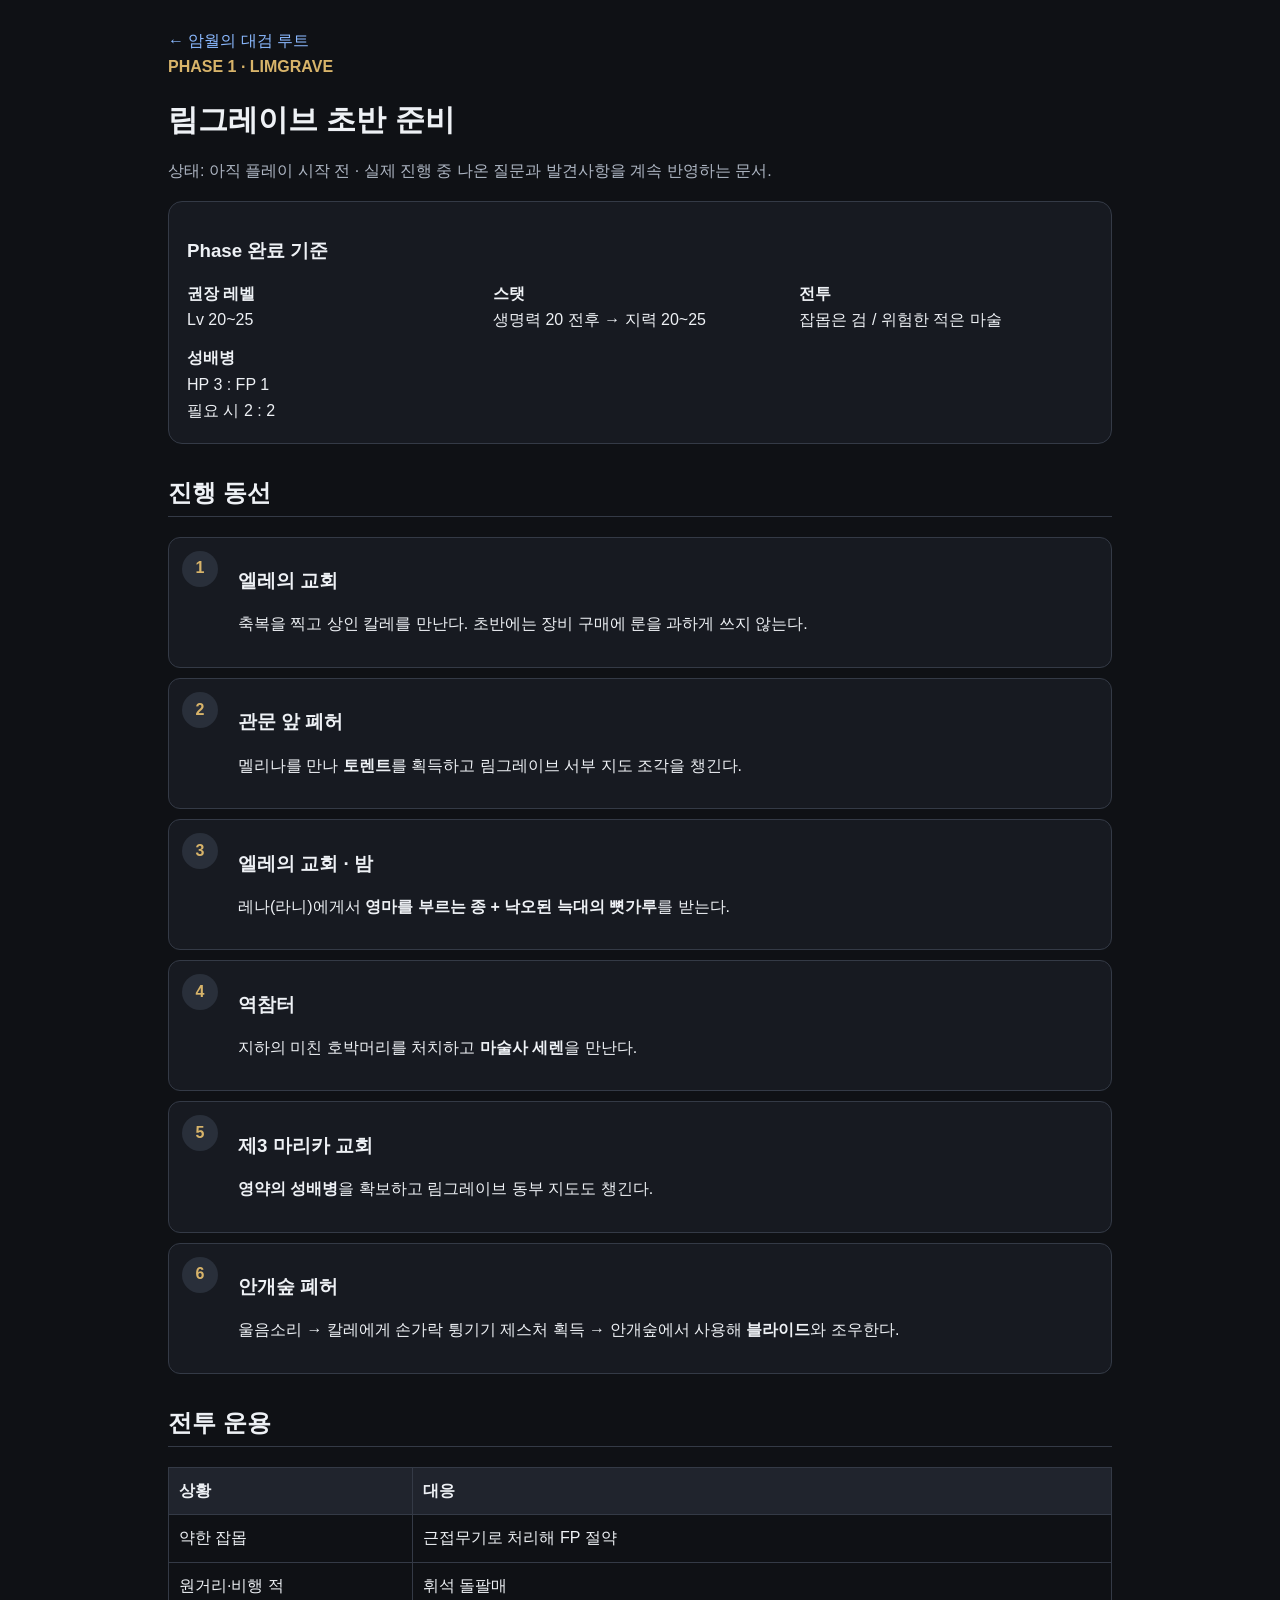
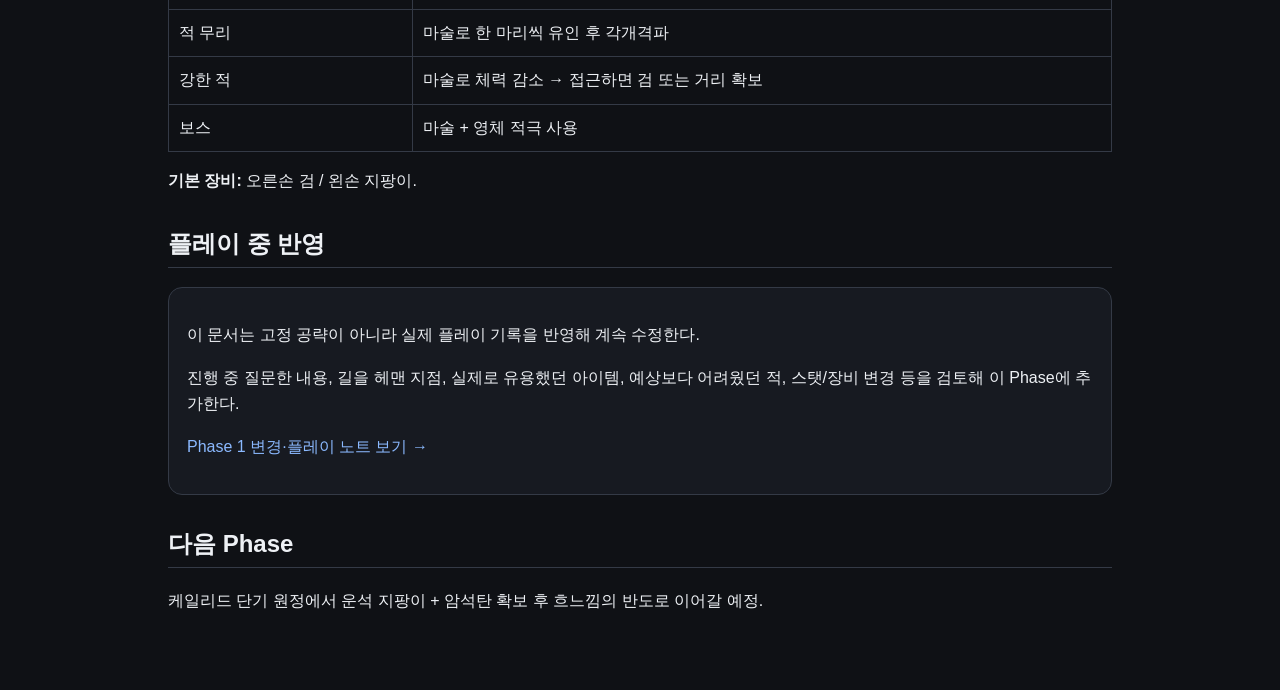
==== builds/dark-moon-greatsword/phase-01.html @ 664cde27 "Add Phase 1 Dark Moon route guide" ====
<!doctype html><html lang="ko"><head><meta charset="utf-8"><meta name="viewport" content="width=device-width,initial-scale=1"><title>Phase 1 · 암월의 대검</title><link rel="stylesheet" href="../../assets/css/style.css"></head><body><main><a href="index.html">← 암월의 대검 루트</a><div class="subtitle">PHASE 1 · LIMGRAVE</div><h1>림그레이브 초반 준비</h1><p class="muted">상태: 아직 플레이 시작 전 · 실제 진행 중 나온 질문과 발견사항을 계속 반영하는 문서.</p><div class="card"><h3>Phase 완료 기준</h3><div class="grid"><div><b>권장 레벨</b><br>Lv 20~25</div><div><b>스탯</b><br>생명력 20 전후 → 지력 20~25</div><div><b>전투</b><br>잡몹은 검 / 위험한 적은 마술</div><div><b>성배병</b><br>HP 3 : FP 1<br>필요 시 2 : 2</div></div></div><h2>진행 동선</h2><div class="step"><div class="num">1</div><div><h3>엘레의 교회</h3><p>축복을 찍고 상인 칼레를 만난다. 초반에는 장비 구매에 룬을 과하게 쓰지 않는다.</p></div></div><div class="step"><div class="num">2</div><div><h3>관문 앞 폐허</h3><p>멜리나를 만나 <b>토렌트</b>를 획득하고 림그레이브 서부 지도 조각을 챙긴다.</p></div></div><div class="step"><div class="num">3</div><div><h3>엘레의 교회 · 밤</h3><p>레나(라니)에게서 <b>영마를 부르는 종 + 낙오된 늑대의 뼛가루</b>를 받는다.</p></div></div><div class="step"><div class="num">4</div><div><h3>역참터</h3><p>지하의 미친 호박머리를 처치하고 <b>마술사 세렌</b>을 만난다.</p></div></div><div class="step"><div class="num">5</div><div><h3>제3 마리카 교회</h3><p><b>영약의 성배병</b>을 확보하고 림그레이브 동부 지도도 챙긴다.</p></div></div><div class="step"><div class="num">6</div><div><h3>안개숲 폐허</h3><p>울음소리 → 칼레에게 손가락 튕기기 제스처 획득 → 안개숲에서 사용해 <b>블라이드</b>와 조우한다.</p></div></div><h2>전투 운용</h2><table><tr><th>상황</th><th>대응</th></tr><tr><td>약한 잡몹</td><td>근접무기로 처리해 FP 절약</td></tr><tr><td>원거리·비행 적</td><td>휘석 돌팔매</td></tr><tr><td>적 무리</td><td>마술로 한 마리씩 유인 후 각개격파</td></tr><tr><td>강한 적</td><td>마술로 체력 감소 → 접근하면 검 또는 거리 확보</td></tr><tr><td>보스</td><td>마술 + 영체 적극 사용</td></tr></table><p><b>기본 장비:</b> 오른손 검 / 왼손 지팡이.</p><h2>플레이 중 반영</h2><div class="card"><p>이 문서는 고정 공략이 아니라 실제 플레이 기록을 반영해 계속 수정한다.</p><p>진행 중 질문한 내용, 길을 헤맨 지점, 실제로 유용했던 아이템, 예상보다 어려웠던 적, 스탯/장비 변경 등을 검토해 이 Phase에 추가한다.</p><p><a href="phase-01-notes.md">Phase 1 변경·플레이 노트 보기 →</a></p></div><h2>다음 Phase</h2><p>케일리드 단기 원정에서 운석 지팡이 + 암석탄 확보 후 흐느낌의 반도로 이어갈 예정.</p></main></body></html>
---- assets/css/style.css ----
:root{--bg:#0f1115;--panel:#171a21;--panel2:#20242d;--text:#eef1f5;--muted:#aeb6c3;--gold:#d8b46a;--border:#343a46}*{box-sizing:border-box}body{margin:0;background:var(--bg);color:var(--text);font-family:-apple-system,BlinkMacSystemFont,"Segoe UI","Noto Sans KR",sans-serif;line-height:1.65}main{max-width:980px;margin:auto;padding:28px 18px 60px}a{color:#8bb9ff;text-decoration:none}h1,h2,h3{line-height:1.25}h1{font-size:30px}h2{margin-top:34px;border-bottom:1px solid var(--border);padding-bottom:8px}.subtitle,.gold{color:var(--gold);font-weight:700}.muted{color:var(--muted)}.card{background:var(--panel);border:1px solid var(--border);border-radius:14px;padding:18px;margin:14px 0}.grid{display:grid;grid-template-columns:repeat(auto-fit,minmax(220px,1fr));gap:12px}.step{display:grid;grid-template-columns:44px 1fr;gap:12px;background:var(--panel);border:1px solid var(--border);border-radius:12px;padding:13px;margin:10px 0}.num{width:36px;height:36px;border-radius:50%;display:grid;place-items:center;background:#292f3a;color:var(--gold);font-weight:800}table{width:100%;border-collapse:collapse}th,td{border:1px solid var(--border);padding:10px;text-align:left}th{background:var(--panel2)}.build-card{display:block;color:var(--text);transition:.15s}.build-card:hover{border-color:var(--gold)}.status{display:inline-block;padding:3px 8px;border-radius:999px;background:var(--panel2);color:var(--gold);font-size:12px}.phase-nav{display:flex;gap:8px;flex-wrap:wrap;margin:18px 0}.phase-nav a{background:var(--panel2);padding:7px 11px;border-radius:8px}.map img,.reference img{width:100%;height:auto;border-radius:12px;border:1px solid var(--border)}
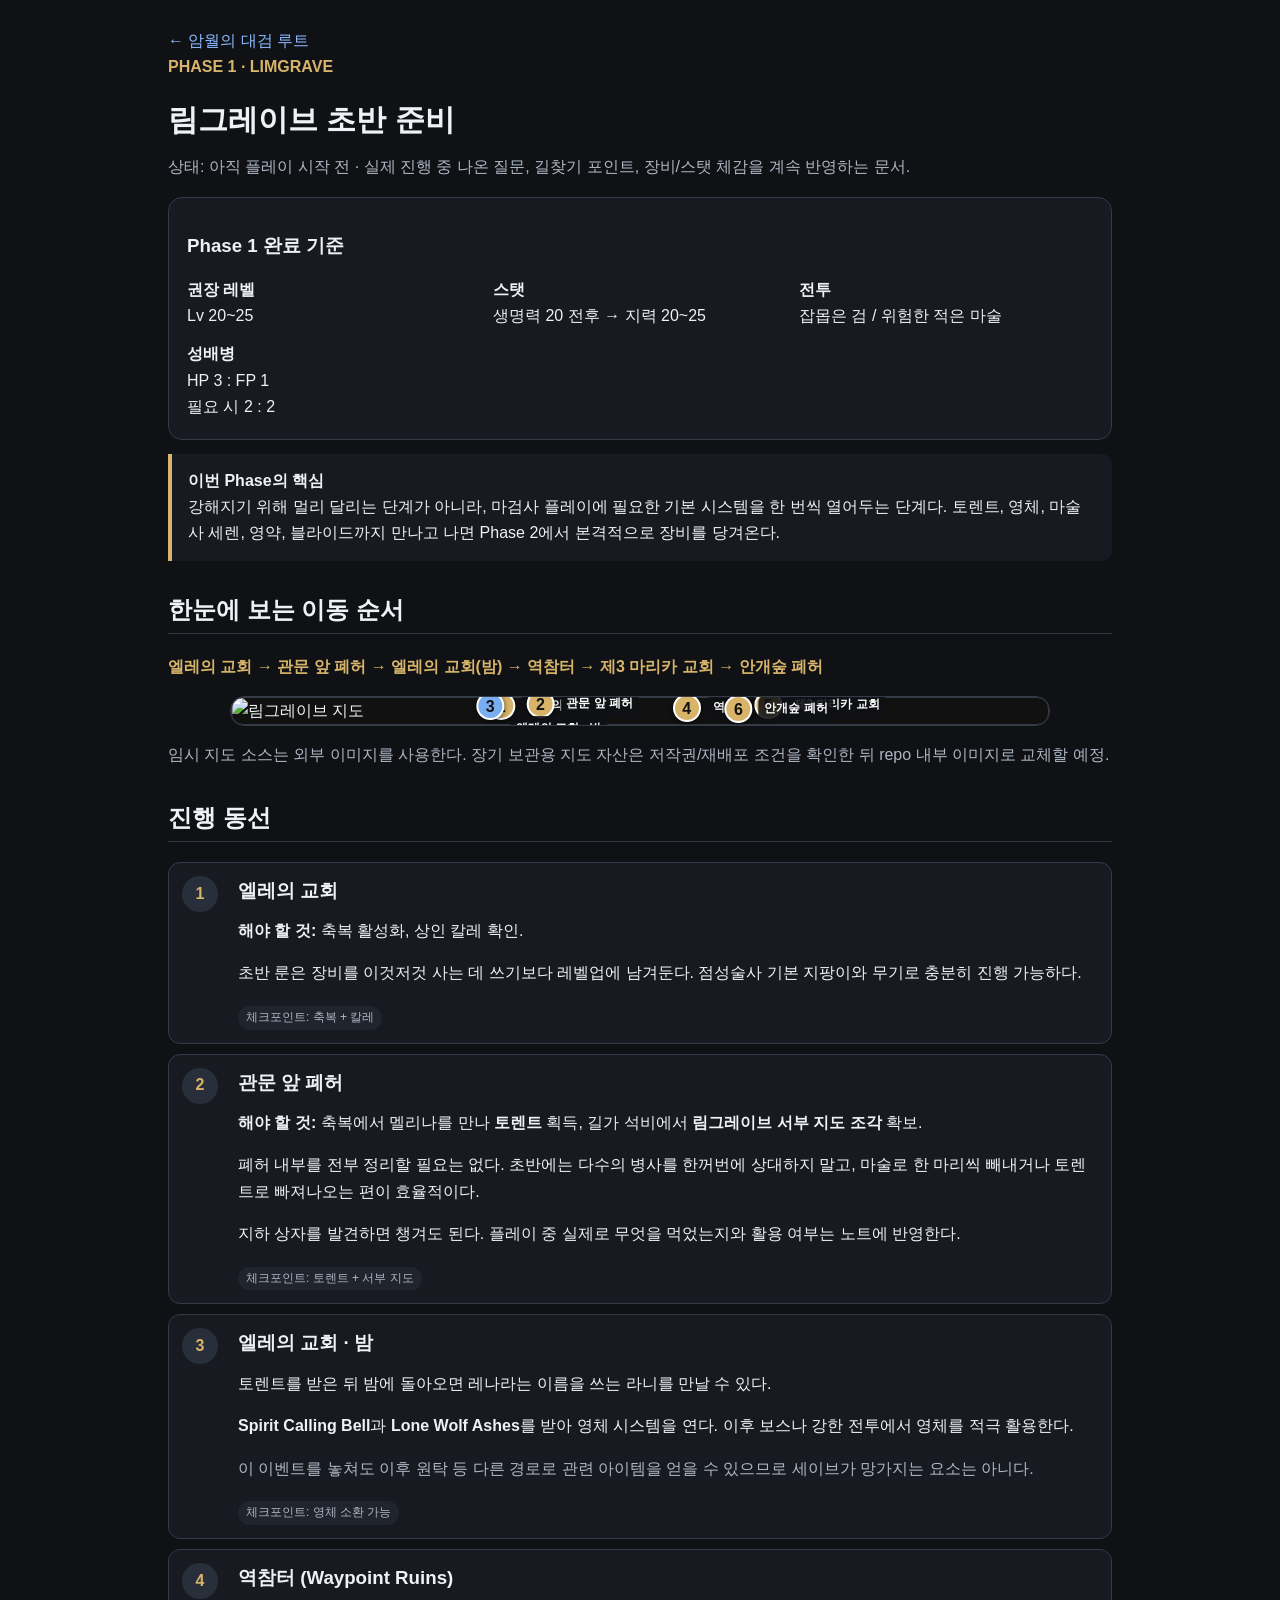
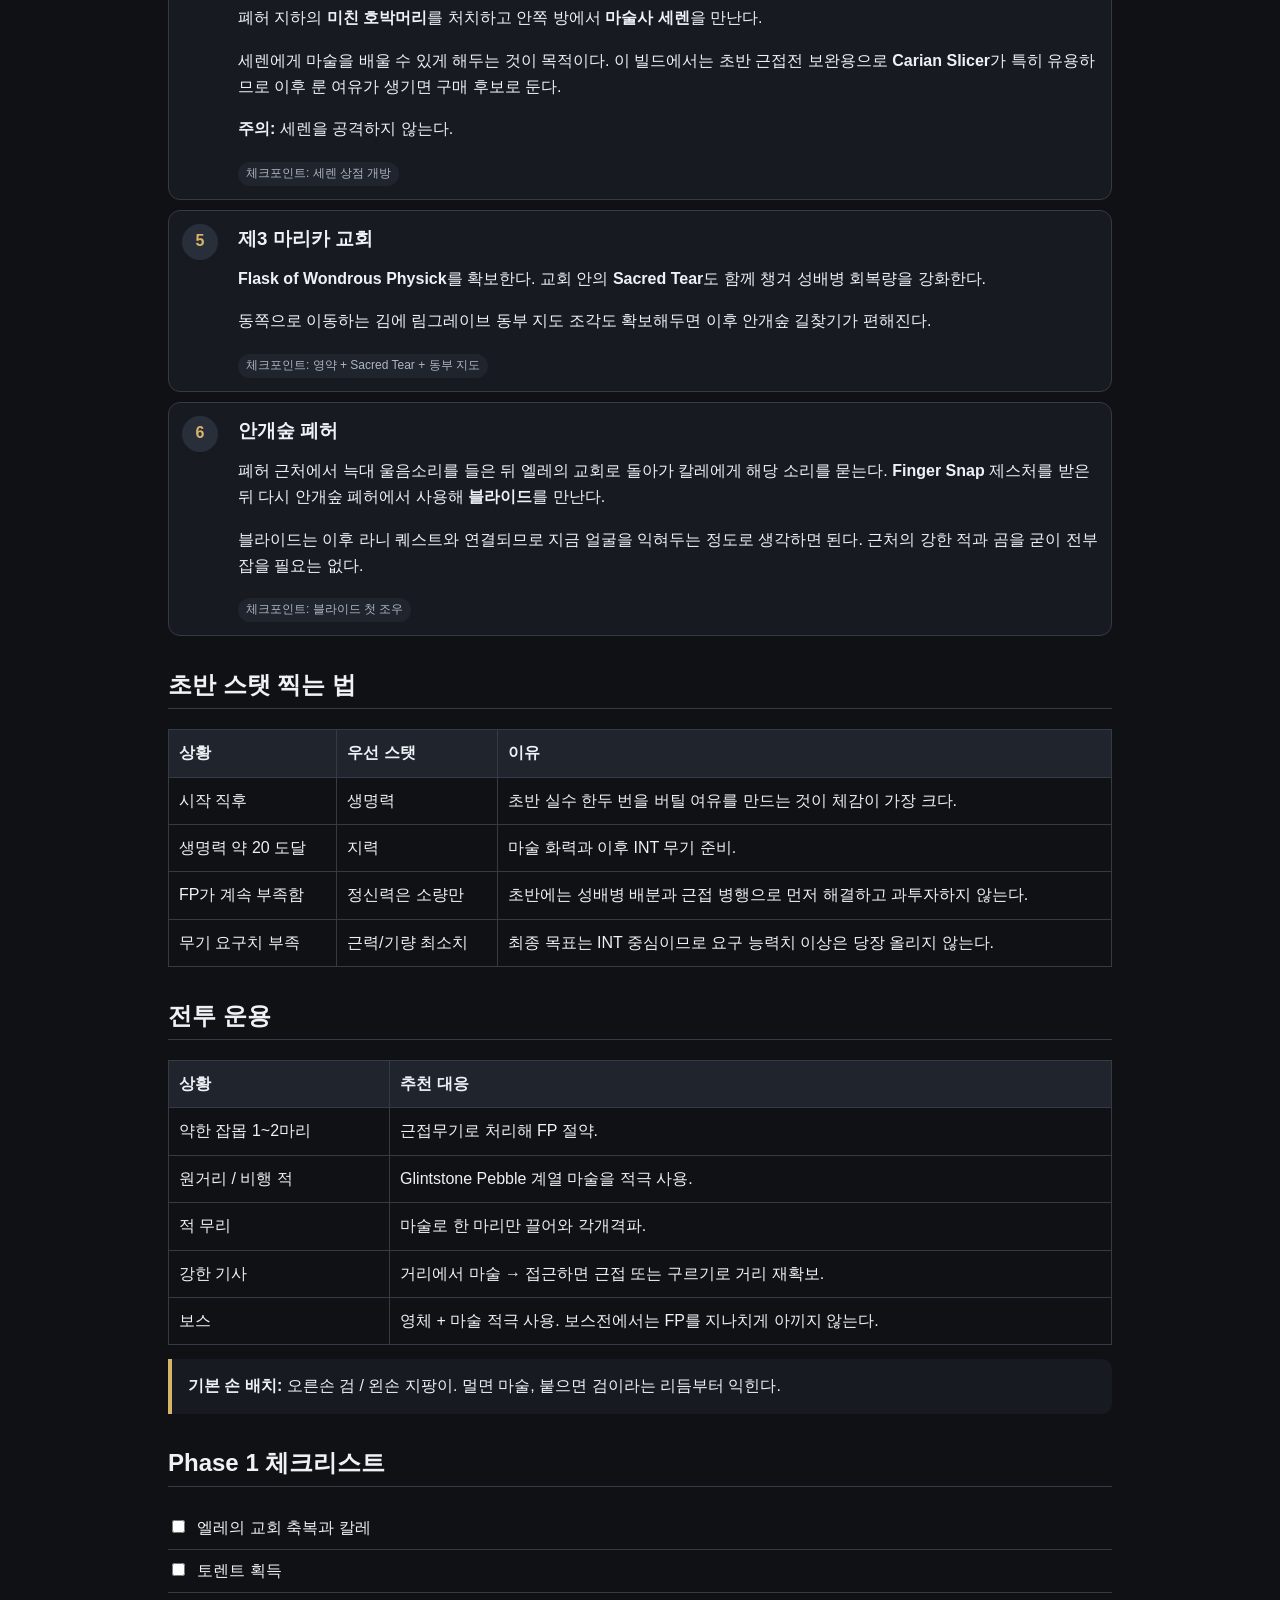
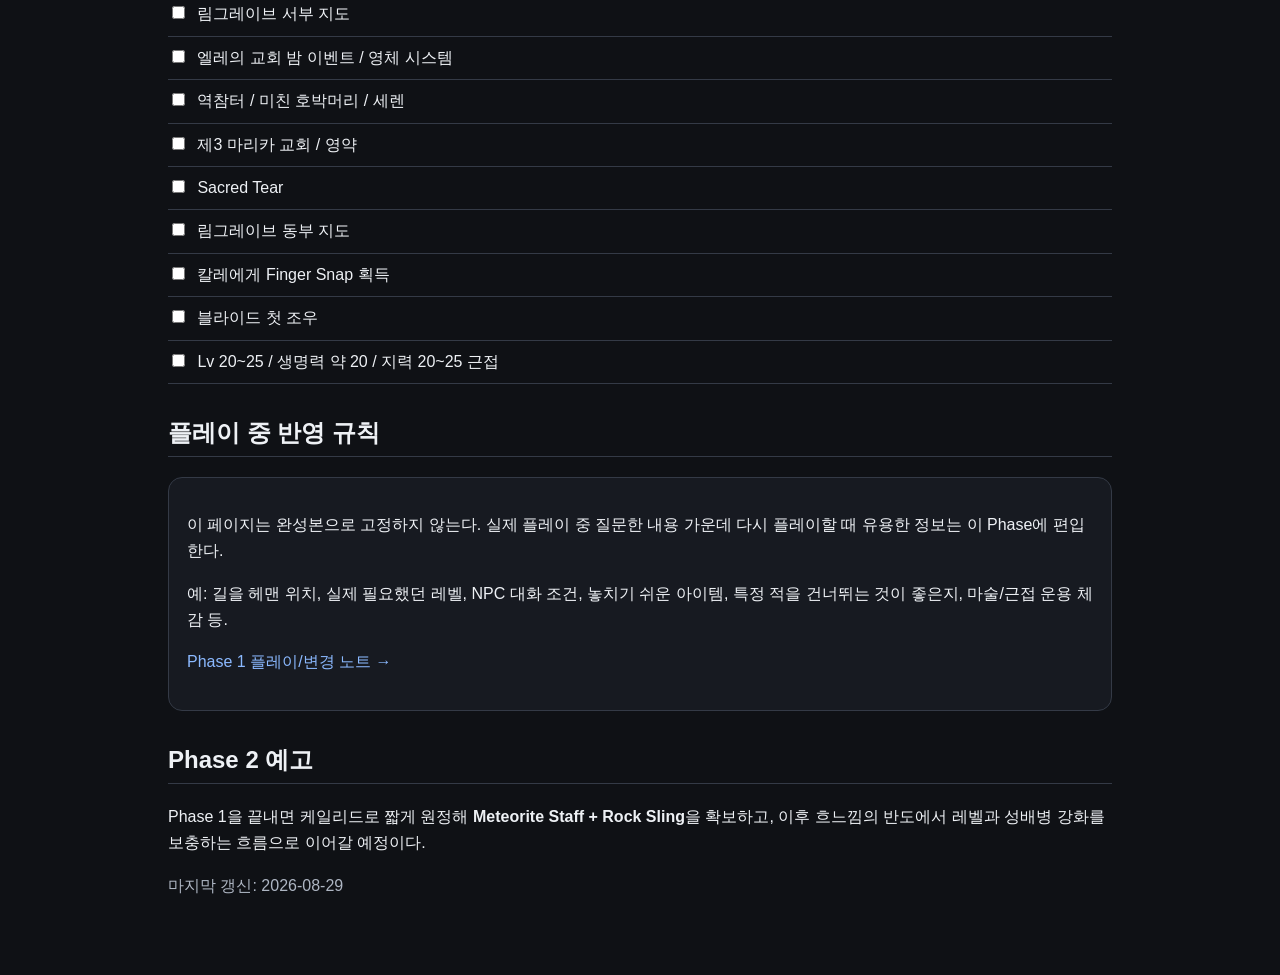
==== commit ba831263: "Expand Phase 1 Dark Moon guide" ====
--- a/builds/dark-moon-greatsword/phase-01.html
+++ b/builds/dark-moon-greatsword/phase-01.html
@@ -1 +1,160 @@
-<!doctype html><html lang="ko"><head><meta charset="utf-8"><meta name="viewport" content="width=device-width,initial-scale=1"><title>Phase 1 · 암월의 대검</title><link rel="stylesheet" href="../../assets/css/style.css"></head><body><main><a href="index.html">← 암월의 대검 루트</a><div class="subtitle">PHASE 1 · LIMGRAVE</div><h1>림그레이브 초반 준비</h1><p class="muted">상태: 아직 플레이 시작 전 · 실제 진행 중 나온 질문과 발견사항을 계속 반영하는 문서.</p><div class="card"><h3>Phase 완료 기준</h3><div class="grid"><div><b>권장 레벨</b><br>Lv 20~25</div><div><b>스탯</b><br>생명력 20 전후 → 지력 20~25</div><div><b>전투</b><br>잡몹은 검 / 위험한 적은 마술</div><div><b>성배병</b><br>HP 3 : FP 1<br>필요 시 2 : 2</div></div></div><h2>진행 동선</h2><div class="step"><div class="num">1</div><div><h3>엘레의 교회</h3><p>축복을 찍고 상인 칼레를 만난다. 초반에는 장비 구매에 룬을 과하게 쓰지 않는다.</p></div></div><div class="step"><div class="num">2</div><div><h3>관문 앞 폐허</h3><p>멜리나를 만나 <b>토렌트</b>를 획득하고 림그레이브 서부 지도 조각을 챙긴다.</p></div></div><div class="step"><div class="num">3</div><div><h3>엘레의 교회 · 밤</h3><p>레나(라니)에게서 <b>영마를 부르는 종 + 낙오된 늑대의 뼛가루</b>를 받는다.</p></div></div><div class="step"><div class="num">4</div><div><h3>역참터</h3><p>지하의 미친 호박머리를 처치하고 <b>마술사 세렌</b>을 만난다.</p></div></div><div class="step"><div class="num">5</div><div><h3>제3 마리카 교회</h3><p><b>영약의 성배병</b>을 확보하고 림그레이브 동부 지도도 챙긴다.</p></div></div><div class="step"><div class="num">6</div><div><h3>안개숲 폐허</h3><p>울음소리 → 칼레에게 손가락 튕기기 제스처 획득 → 안개숲에서 사용해 <b>블라이드</b>와 조우한다.</p></div></div><h2>전투 운용</h2><table><tr><th>상황</th><th>대응</th></tr><tr><td>약한 잡몹</td><td>근접무기로 처리해 FP 절약</td></tr><tr><td>원거리·비행 적</td><td>휘석 돌팔매</td></tr><tr><td>적 무리</td><td>마술로 한 마리씩 유인 후 각개격파</td></tr><tr><td>강한 적</td><td>마술로 체력 감소 → 접근하면 검 또는 거리 확보</td></tr><tr><td>보스</td><td>마술 + 영체 적극 사용</td></tr></table><p><b>기본 장비:</b> 오른손 검 / 왼손 지팡이.</p><h2>플레이 중 반영</h2><div class="card"><p>이 문서는 고정 공략이 아니라 실제 플레이 기록을 반영해 계속 수정한다.</p><p>진행 중 질문한 내용, 길을 헤맨 지점, 실제로 유용했던 아이템, 예상보다 어려웠던 적, 스탯/장비 변경 등을 검토해 이 Phase에 추가한다.</p><p><a href="phase-01-notes.md">Phase 1 변경·플레이 노트 보기 →</a></p></div><h2>다음 Phase</h2><p>케일리드 단기 원정에서 운석 지팡이 + 암석탄 확보 후 흐느낌의 반도로 이어갈 예정.</p></main></body></html>+<!doctype html>
+<html lang="ko">
+<head>
+  <meta charset="utf-8">
+  <meta name="viewport" content="width=device-width,initial-scale=1">
+  <title>Phase 1 · 암월의 대검</title>
+  <link rel="stylesheet" href="../../assets/css/style.css">
+</head>
+<body>
+<main>
+  <a href="index.html">← 암월의 대검 루트</a>
+  <div class="subtitle">PHASE 1 · LIMGRAVE</div>
+  <h1>림그레이브 초반 준비</h1>
+  <p class="muted">상태: 아직 플레이 시작 전 · 실제 진행 중 나온 질문, 길찾기 포인트, 장비/스탯 체감을 계속 반영하는 문서.</p>
+
+  <div class="card">
+    <h3>Phase 1 완료 기준</h3>
+    <div class="grid">
+      <div><b>권장 레벨</b><br>Lv 20~25</div>
+      <div><b>스탯</b><br>생명력 20 전후 → 지력 20~25</div>
+      <div><b>전투</b><br>잡몹은 검 / 위험한 적은 마술</div>
+      <div><b>성배병</b><br>HP 3 : FP 1<br>필요 시 2 : 2</div>
+    </div>
+  </div>
+
+  <div class="callout">
+    <b>이번 Phase의 핵심</b><br>
+    강해지기 위해 멀리 달리는 단계가 아니라, 마검사 플레이에 필요한 기본 시스템을 한 번씩 열어두는 단계다. 토렌트, 영체, 마술사 세렌, 영약, 블라이드까지 만나고 나면 Phase 2에서 본격적으로 장비를 당겨온다.
+  </div>
+
+  <h2>한눈에 보는 이동 순서</h2>
+  <p class="route-summary">엘레의 교회 → 관문 앞 폐허 → 엘레의 교회(밤) → 역참터 → 제3 마리카 교회 → 안개숲 폐허</p>
+
+  <section class="map">
+    <div class="map-wrap">
+      <img src="https://img.gamewith.jp/service/hd/images/eldenring_map_south_east_2.jpg" alt="림그레이브 지도">
+      <div class="pin p1"><span>1</span><b>엘레의 교회</b></div>
+      <div class="pin p2"><span>2</span><b>관문 앞 폐허</b></div>
+      <div class="pin p3"><span>3</span><b>엘레의 교회 · 밤</b></div>
+      <div class="pin p4"><span>4</span><b>역참터</b></div>
+      <div class="pin p5"><span>5</span><b>제3 마리카 교회</b></div>
+      <div class="pin p6"><span>6</span><b>안개숲 폐허</b></div>
+    </div>
+    <p class="muted">임시 지도 소스는 외부 이미지를 사용한다. 장기 보관용 지도 자산은 저작권/재배포 조건을 확인한 뒤 repo 내부 이미지로 교체할 예정.</p>
+  </section>
+
+  <h2>진행 동선</h2>
+
+  <div class="step">
+    <div class="num">1</div>
+    <div>
+      <h3>엘레의 교회</h3>
+      <p><b>해야 할 것:</b> 축복 활성화, 상인 칼레 확인.</p>
+      <p>초반 룬은 장비를 이것저것 사는 데 쓰기보다 레벨업에 남겨둔다. 점성술사 기본 지팡이와 무기로 충분히 진행 가능하다.</p>
+      <span class="pill">체크포인트: 축복 + 칼레</span>
+    </div>
+  </div>
+
+  <div class="step">
+    <div class="num">2</div>
+    <div>
+      <h3>관문 앞 폐허</h3>
+      <p><b>해야 할 것:</b> 축복에서 멜리나를 만나 <b>토렌트</b> 획득, 길가 석비에서 <b>림그레이브 서부 지도 조각</b> 확보.</p>
+      <p>폐허 내부를 전부 정리할 필요는 없다. 초반에는 다수의 병사를 한꺼번에 상대하지 말고, 마술로 한 마리씩 빼내거나 토렌트로 빠져나오는 편이 효율적이다.</p>
+      <p>지하 상자를 발견하면 챙겨도 된다. 플레이 중 실제로 무엇을 먹었는지와 활용 여부는 노트에 반영한다.</p>
+      <span class="pill">체크포인트: 토렌트 + 서부 지도</span>
+    </div>
+  </div>
+
+  <div class="step">
+    <div class="num">3</div>
+    <div>
+      <h3>엘레의 교회 · 밤</h3>
+      <p>토렌트를 받은 뒤 밤에 돌아오면 레나라는 이름을 쓰는 라니를 만날 수 있다.</p>
+      <p><b>Spirit Calling Bell</b>과 <b>Lone Wolf Ashes</b>를 받아 영체 시스템을 연다. 이후 보스나 강한 전투에서 영체를 적극 활용한다.</p>
+      <p class="muted">이 이벤트를 놓쳐도 이후 원탁 등 다른 경로로 관련 아이템을 얻을 수 있으므로 세이브가 망가지는 요소는 아니다.</p>
+      <span class="pill">체크포인트: 영체 소환 가능</span>
+    </div>
+  </div>
+
+  <div class="step">
+    <div class="num">4</div>
+    <div>
+      <h3>역참터 (Waypoint Ruins)</h3>
+      <p>폐허 지하의 <b>미친 호박머리</b>를 처치하고 안쪽 방에서 <b>마술사 세렌</b>을 만난다.</p>
+      <p>세렌에게 마술을 배울 수 있게 해두는 것이 목적이다. 이 빌드에서는 초반 근접전 보완용으로 <b>Carian Slicer</b>가 특히 유용하므로 이후 룬 여유가 생기면 구매 후보로 둔다.</p>
+      <p><b>주의:</b> 세렌을 공격하지 않는다.</p>
+      <span class="pill">체크포인트: 세렌 상점 개방</span>
+    </div>
+  </div>
+
+  <div class="step">
+    <div class="num">5</div>
+    <div>
+      <h3>제3 마리카 교회</h3>
+      <p><b>Flask of Wondrous Physick</b>를 확보한다. 교회 안의 <b>Sacred Tear</b>도 함께 챙겨 성배병 회복량을 강화한다.</p>
+      <p>동쪽으로 이동하는 김에 림그레이브 동부 지도 조각도 확보해두면 이후 안개숲 길찾기가 편해진다.</p>
+      <span class="pill">체크포인트: 영약 + Sacred Tear + 동부 지도</span>
+    </div>
+  </div>
+
+  <div class="step">
+    <div class="num">6</div>
+    <div>
+      <h3>안개숲 폐허</h3>
+      <p>폐허 근처에서 늑대 울음소리를 들은 뒤 엘레의 교회로 돌아가 칼레에게 해당 소리를 묻는다. <b>Finger Snap</b> 제스처를 받은 뒤 다시 안개숲 폐허에서 사용해 <b>블라이드</b>를 만난다.</p>
+      <p>블라이드는 이후 라니 퀘스트와 연결되므로 지금 얼굴을 익혀두는 정도로 생각하면 된다. 근처의 강한 적과 곰을 굳이 전부 잡을 필요는 없다.</p>
+      <span class="pill">체크포인트: 블라이드 첫 조우</span>
+    </div>
+  </div>
+
+  <h2>초반 스탯 찍는 법</h2>
+  <table>
+    <tr><th>상황</th><th>우선 스탯</th><th>이유</th></tr>
+    <tr><td>시작 직후</td><td>생명력</td><td>초반 실수 한두 번을 버틸 여유를 만드는 것이 체감이 가장 크다.</td></tr>
+    <tr><td>생명력 약 20 도달</td><td>지력</td><td>마술 화력과 이후 INT 무기 준비.</td></tr>
+    <tr><td>FP가 계속 부족함</td><td>정신력은 소량만</td><td>초반에는 성배병 배분과 근접 병행으로 먼저 해결하고 과투자하지 않는다.</td></tr>
+    <tr><td>무기 요구치 부족</td><td>근력/기량 최소치</td><td>최종 목표는 INT 중심이므로 요구 능력치 이상은 당장 올리지 않는다.</td></tr>
+  </table>
+
+  <h2>전투 운용</h2>
+  <table>
+    <tr><th>상황</th><th>추천 대응</th></tr>
+    <tr><td>약한 잡몹 1~2마리</td><td>근접무기로 처리해 FP 절약.</td></tr>
+    <tr><td>원거리 / 비행 적</td><td>Glintstone Pebble 계열 마술을 적극 사용.</td></tr>
+    <tr><td>적 무리</td><td>마술로 한 마리만 끌어와 각개격파.</td></tr>
+    <tr><td>강한 기사</td><td>거리에서 마술 → 접근하면 근접 또는 구르기로 거리 재확보.</td></tr>
+    <tr><td>보스</td><td>영체 + 마술 적극 사용. 보스전에서는 FP를 지나치게 아끼지 않는다.</td></tr>
+  </table>
+  <div class="callout"><b>기본 손 배치:</b> 오른손 검 / 왼손 지팡이. 멀면 마술, 붙으면 검이라는 리듬부터 익힌다.</div>
+
+  <h2>Phase 1 체크리스트</h2>
+  <ul class="checklist">
+    <li><label><input type="checkbox"> 엘레의 교회 축복과 칼레</label></li>
+    <li><label><input type="checkbox"> 토렌트 획득</label></li>
+    <li><label><input type="checkbox"> 림그레이브 서부 지도</label></li>
+    <li><label><input type="checkbox"> 엘레의 교회 밤 이벤트 / 영체 시스템</label></li>
+    <li><label><input type="checkbox"> 역참터 / 미친 호박머리 / 세렌</label></li>
+    <li><label><input type="checkbox"> 제3 마리카 교회 / 영약</label></li>
+    <li><label><input type="checkbox"> Sacred Tear</label></li>
+    <li><label><input type="checkbox"> 림그레이브 동부 지도</label></li>
+    <li><label><input type="checkbox"> 칼레에게 Finger Snap 획득</label></li>
+    <li><label><input type="checkbox"> 블라이드 첫 조우</label></li>
+    <li><label><input type="checkbox"> Lv 20~25 / 생명력 약 20 / 지력 20~25 근접</label></li>
+  </ul>
+
+  <h2>플레이 중 반영 규칙</h2>
+  <div class="card">
+    <p>이 페이지는 완성본으로 고정하지 않는다. 실제 플레이 중 질문한 내용 가운데 다시 플레이할 때 유용한 정보는 이 Phase에 편입한다.</p>
+    <p>예: 길을 헤맨 위치, 실제 필요했던 레벨, NPC 대화 조건, 놓치기 쉬운 아이템, 특정 적을 건너뛰는 것이 좋은지, 마술/근접 운용 체감 등.</p>
+    <p><a href="phase-01-notes.md">Phase 1 플레이/변경 노트 →</a></p>
+  </div>
+
+  <h2>Phase 2 예고</h2>
+  <p>Phase 1을 끝내면 케일리드로 짧게 원정해 <b>Meteorite Staff + Rock Sling</b>을 확보하고, 이후 흐느낌의 반도에서 레벨과 성배병 강화를 보충하는 흐름으로 이어갈 예정이다.</p>
+
+  <p class="muted">마지막 갱신: 2026-08-29</p>
+</main>
+</body>
+</html>
--- a/assets/css/style.css
+++ b/assets/css/style.css
@@ -1 +1 @@
-:root{--bg:#0f1115;--panel:#171a21;--panel2:#20242d;--text:#eef1f5;--muted:#aeb6c3;--gold:#d8b46a;--border:#343a46}*{box-sizing:border-box}body{margin:0;background:var(--bg);color:var(--text);font-family:-apple-system,BlinkMacSystemFont,"Segoe UI","Noto Sans KR",sans-serif;line-height:1.65}main{max-width:980px;margin:auto;padding:28px 18px 60px}a{color:#8bb9ff;text-decoration:none}h1,h2,h3{line-height:1.25}h1{font-size:30px}h2{margin-top:34px;border-bottom:1px solid var(--border);padding-bottom:8px}.subtitle,.gold{color:var(--gold);font-weight:700}.muted{color:var(--muted)}.card{background:var(--panel);border:1px solid var(--border);border-radius:14px;padding:18px;margin:14px 0}.grid{display:grid;grid-template-columns:repeat(auto-fit,minmax(220px,1fr));gap:12px}.step{display:grid;grid-template-columns:44px 1fr;gap:12px;background:var(--panel);border:1px solid var(--border);border-radius:12px;padding:13px;margin:10px 0}.num{width:36px;height:36px;border-radius:50%;display:grid;place-items:center;background:#292f3a;color:var(--gold);font-weight:800}table{width:100%;border-collapse:collapse}th,td{border:1px solid var(--border);padding:10px;text-align:left}th{background:var(--panel2)}.build-card{display:block;color:var(--text);transition:.15s}.build-card:hover{border-color:var(--gold)}.status{display:inline-block;padding:3px 8px;border-radius:999px;background:var(--panel2);color:var(--gold);font-size:12px}.phase-nav{display:flex;gap:8px;flex-wrap:wrap;margin:18px 0}.phase-nav a{background:var(--panel2);padding:7px 11px;border-radius:8px}.map img,.reference img{width:100%;height:auto;border-radius:12px;border:1px solid var(--border)}+:root{--bg:#0f1115;--panel:#171a21;--panel2:#20242d;--text:#eef1f5;--muted:#aeb6c3;--gold:#d8b46a;--blue:#79aef2;--green:#7dc6a2;--red:#d77b7b;--border:#343a46}*{box-sizing:border-box}body{margin:0;background:var(--bg);color:var(--text);font-family:-apple-system,BlinkMacSystemFont,"Segoe UI","Noto Sans KR",sans-serif;line-height:1.65}main{max-width:980px;margin:auto;padding:28px 18px 60px}a{color:#8bb9ff;text-decoration:none}a:hover{text-decoration:underline}h1,h2,h3{line-height:1.25}h1{font-size:30px;margin-bottom:8px}h2{margin-top:34px;border-bottom:1px solid var(--border);padding-bottom:8px}.subtitle,.gold{color:var(--gold);font-weight:700}.muted{color:var(--muted)}.card{background:var(--panel);border:1px solid var(--border);border-radius:14px;padding:18px;margin:14px 0}.grid{display:grid;grid-template-columns:repeat(auto-fit,minmax(220px,1fr));gap:12px}.step{display:grid;grid-template-columns:44px 1fr;gap:12px;background:var(--panel);border:1px solid var(--border);border-radius:12px;padding:13px;margin:10px 0}.step h3{margin:3px 0 6px}.num{width:36px;height:36px;border-radius:50%;display:grid;place-items:center;background:#292f3a;color:var(--gold);font-weight:800}table{width:100%;border-collapse:collapse;margin:12px 0}th,td{border:1px solid var(--border);padding:10px;text-align:left;vertical-align:top}th{background:var(--panel2)}.build-card{display:block;color:var(--text);transition:.15s}.build-card:hover{border-color:var(--gold);text-decoration:none}.status{display:inline-block;padding:3px 8px;border-radius:999px;background:var(--panel2);color:var(--gold);font-size:12px}.phase-nav{display:flex;gap:8px;flex-wrap:wrap;margin:18px 0}.phase-nav a{background:var(--panel2);padding:7px 11px;border-radius:8px}.map img,.reference img{width:100%;height:auto;border-radius:12px;border:1px solid var(--border)}.callout{border-left:4px solid var(--gold);background:var(--panel);padding:14px 16px;border-radius:0 10px 10px 0;margin:14px 0}.checklist{list-style:none;padding:0}.checklist li{padding:8px 0;border-bottom:1px solid var(--border)}.checklist input{margin-right:8px}.route-summary{font-weight:700;color:var(--gold)}.map-wrap{position:relative;max-width:820px;margin:16px auto;overflow:hidden;border-radius:14px;border:1px solid var(--border);background:#111}.map-wrap>img{width:100%;height:auto;display:block}.pin{position:absolute;display:flex;align-items:center;gap:6px;transform:translate(-50%,-50%);z-index:2;white-space:nowrap}.pin span{width:28px;height:28px;border-radius:50%;display:grid;place-items:center;background:var(--gold);color:#111;font-weight:900;border:2px solid white;box-shadow:0 1px 5px rgba(0,0,0,.65)}.pin b{font-size:12px;background:rgba(15,17,21,.88);padding:3px 6px;border-radius:6px;color:#fff}.p1{left:38%;top:31%}.p2{left:43%;top:23%}.p3{left:38%;top:31%}.p3 span{background:var(--blue)}.p3 b{transform:translateY(23px)}.p4{left:59%;top:39%}.p5{left:72%;top:28%}.p6{left:67%;top:41%}.ref-grid{display:grid;grid-template-columns:repeat(auto-fit,minmax(250px,1fr));gap:14px}.ref-grid figure{margin:0}.ref-grid figcaption{font-size:13px;color:var(--muted);margin-top:6px}.pill{display:inline-block;padding:2px 8px;border-radius:999px;background:var(--panel2);font-size:12px;color:var(--muted)}code{background:var(--panel2);padding:2px 5px;border-radius:5px}@media(max-width:620px){.pin b{font-size:10px;max-width:105px;white-space:normal;line-height:1.2}.pin span{width:24px;height:24px;font-size:12px}.step{grid-template-columns:38px 1fr}th,td{font-size:14px;padding:8px}}
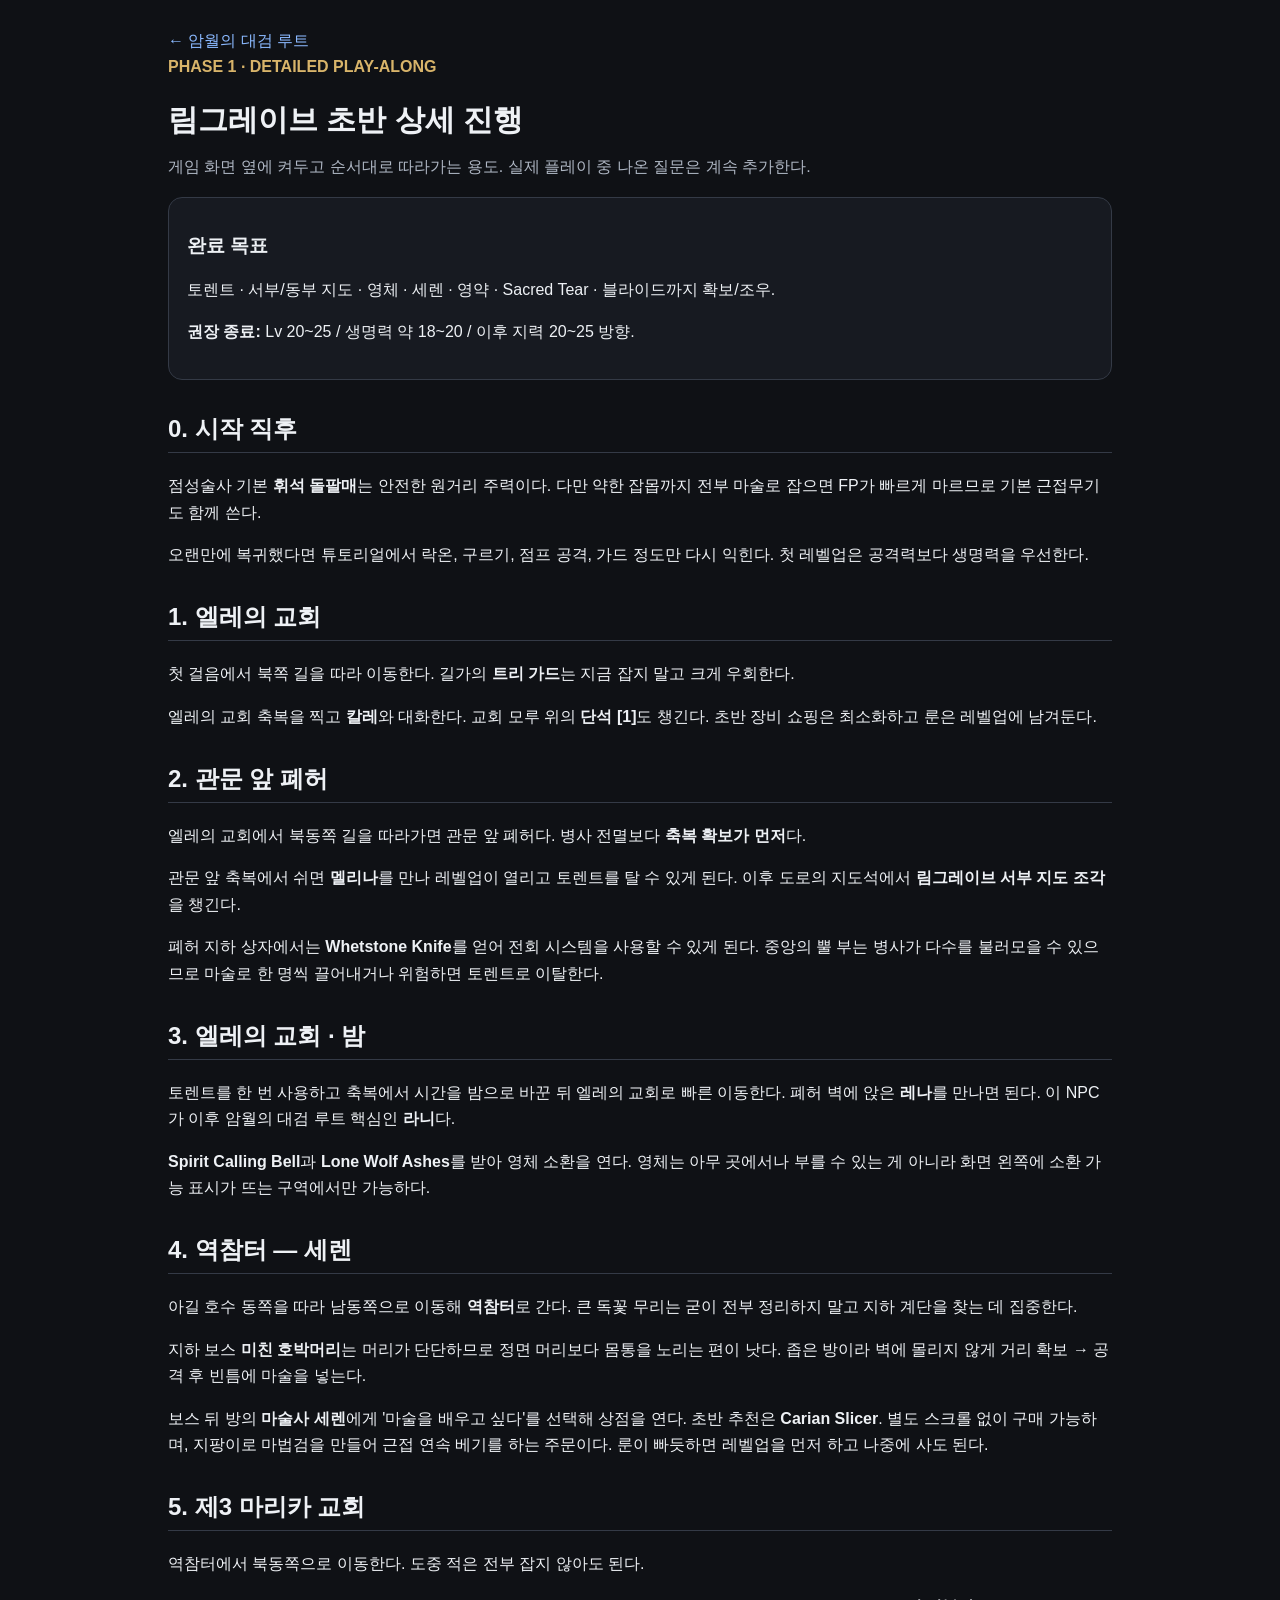
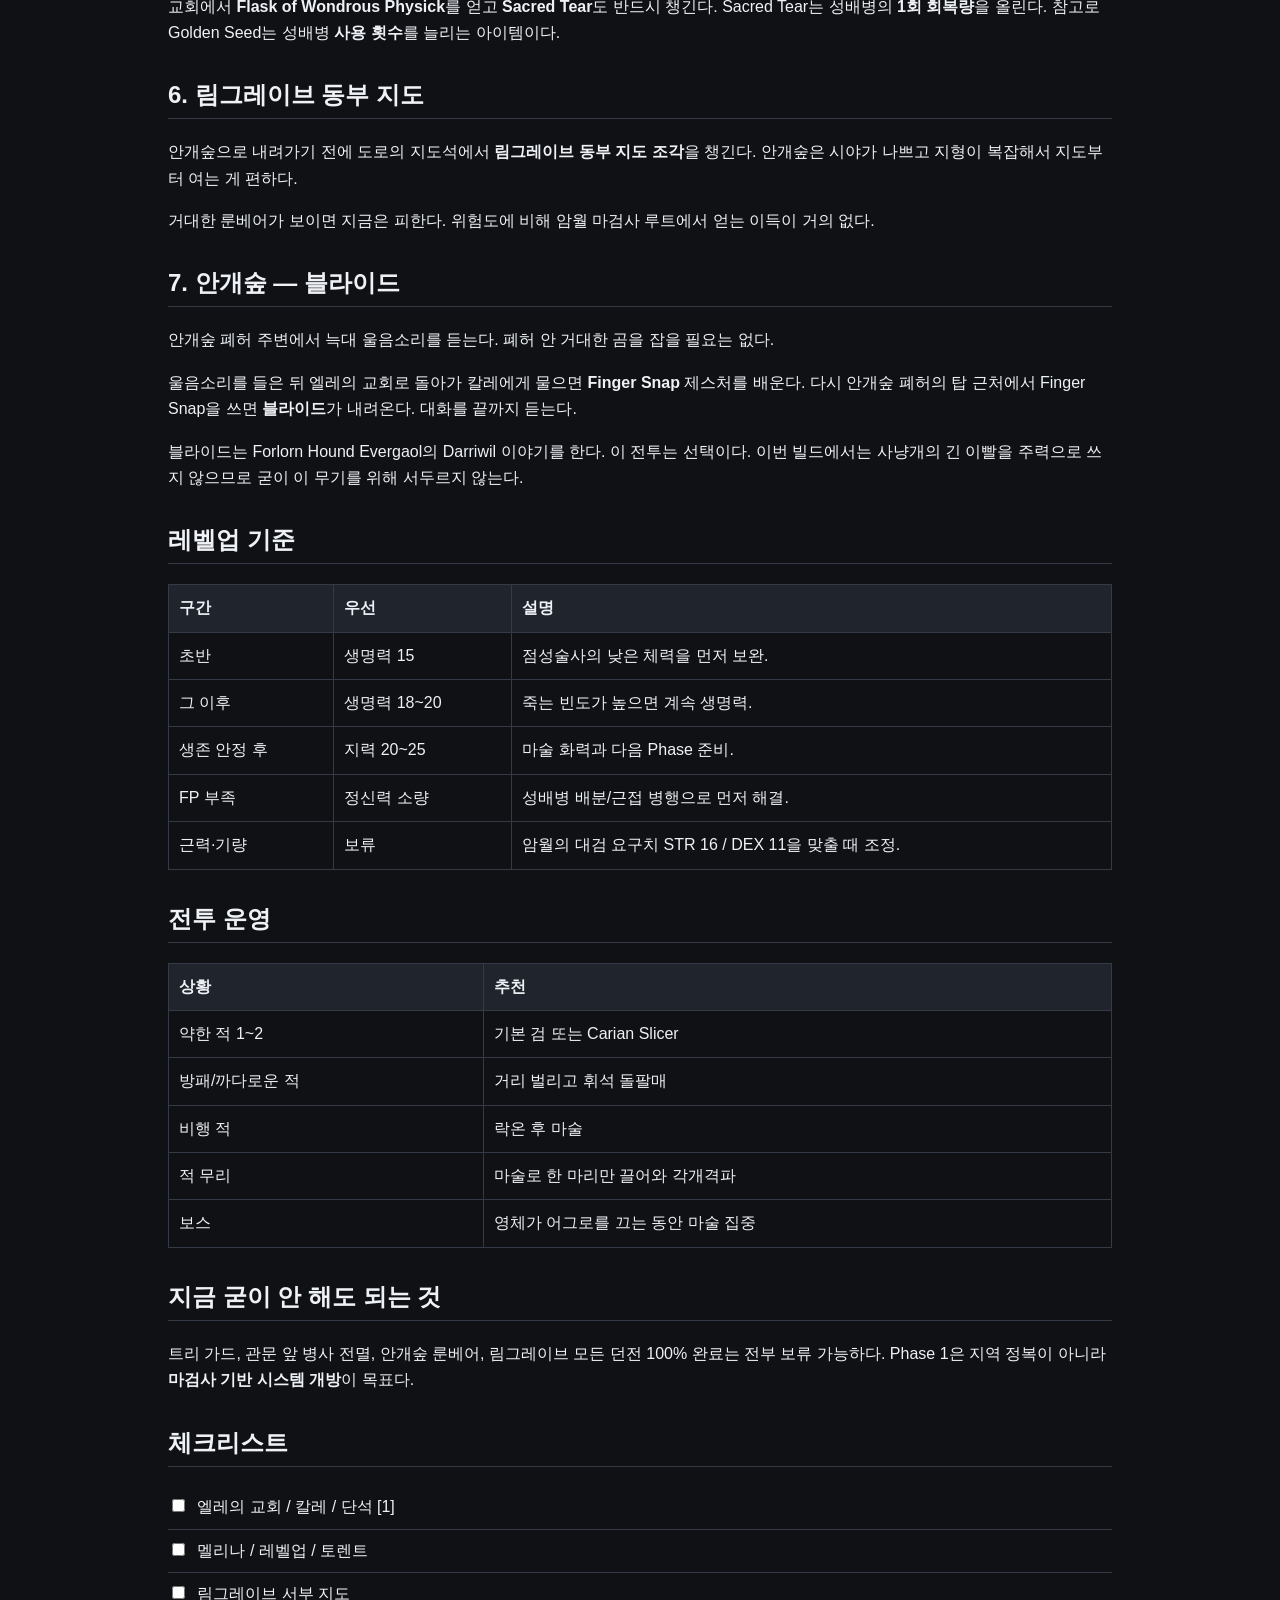
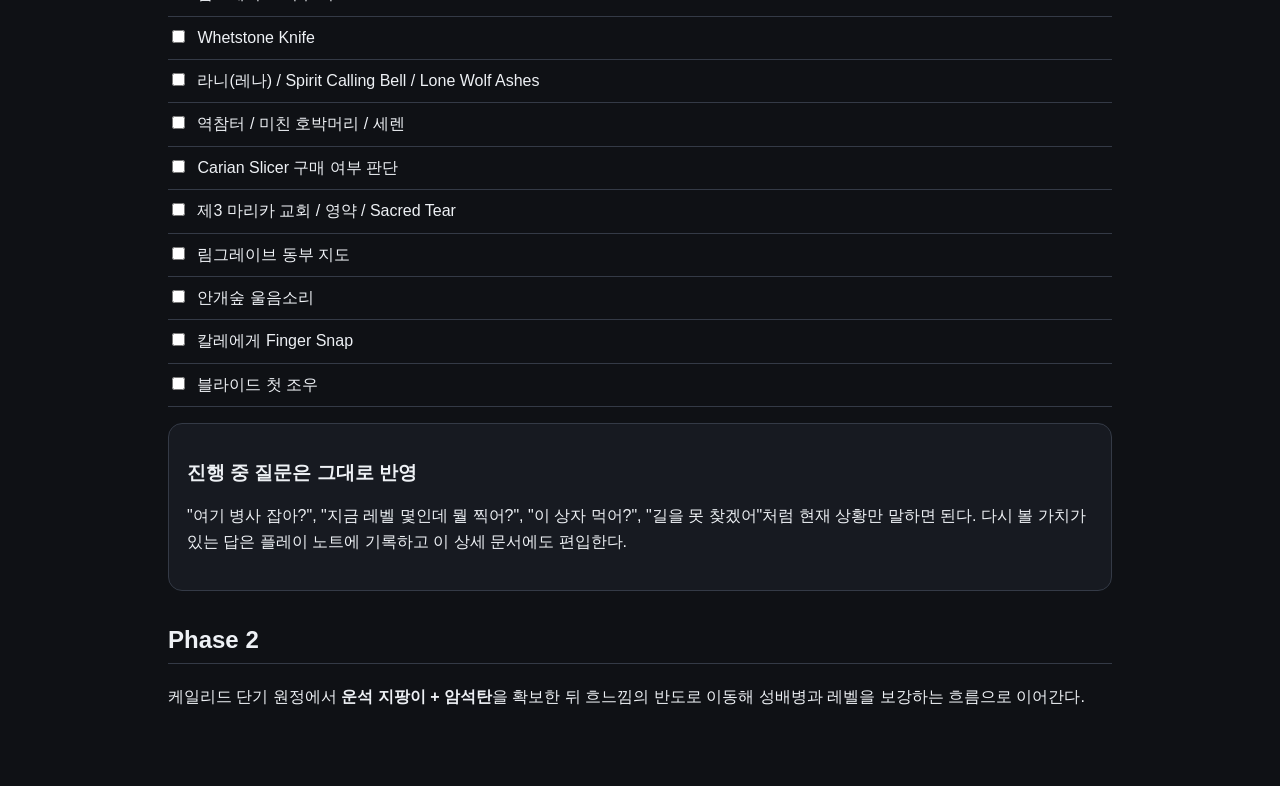
==== commit da19a7c9: "Make Phase 1 primary page more detailed" ====
--- a/builds/dark-moon-greatsword/phase-01.html
+++ b/builds/dark-moon-greatsword/phase-01.html
@@ -1,160 +1 @@
-<!doctype html>
-<html lang="ko">
-<head>
-  <meta charset="utf-8">
-  <meta name="viewport" content="width=device-width,initial-scale=1">
-  <title>Phase 1 · 암월의 대검</title>
-  <link rel="stylesheet" href="../../assets/css/style.css">
-</head>
-<body>
-<main>
-  <a href="index.html">← 암월의 대검 루트</a>
-  <div class="subtitle">PHASE 1 · LIMGRAVE</div>
-  <h1>림그레이브 초반 준비</h1>
-  <p class="muted">상태: 아직 플레이 시작 전 · 실제 진행 중 나온 질문, 길찾기 포인트, 장비/스탯 체감을 계속 반영하는 문서.</p>
-
-  <div class="card">
-    <h3>Phase 1 완료 기준</h3>
-    <div class="grid">
-      <div><b>권장 레벨</b><br>Lv 20~25</div>
-      <div><b>스탯</b><br>생명력 20 전후 → 지력 20~25</div>
-      <div><b>전투</b><br>잡몹은 검 / 위험한 적은 마술</div>
-      <div><b>성배병</b><br>HP 3 : FP 1<br>필요 시 2 : 2</div>
-    </div>
-  </div>
-
-  <div class="callout">
-    <b>이번 Phase의 핵심</b><br>
-    강해지기 위해 멀리 달리는 단계가 아니라, 마검사 플레이에 필요한 기본 시스템을 한 번씩 열어두는 단계다. 토렌트, 영체, 마술사 세렌, 영약, 블라이드까지 만나고 나면 Phase 2에서 본격적으로 장비를 당겨온다.
-  </div>
-
-  <h2>한눈에 보는 이동 순서</h2>
-  <p class="route-summary">엘레의 교회 → 관문 앞 폐허 → 엘레의 교회(밤) → 역참터 → 제3 마리카 교회 → 안개숲 폐허</p>
-
-  <section class="map">
-    <div class="map-wrap">
-      <img src="https://img.gamewith.jp/service/hd/images/eldenring_map_south_east_2.jpg" alt="림그레이브 지도">
-      <div class="pin p1"><span>1</span><b>엘레의 교회</b></div>
-      <div class="pin p2"><span>2</span><b>관문 앞 폐허</b></div>
-      <div class="pin p3"><span>3</span><b>엘레의 교회 · 밤</b></div>
-      <div class="pin p4"><span>4</span><b>역참터</b></div>
-      <div class="pin p5"><span>5</span><b>제3 마리카 교회</b></div>
-      <div class="pin p6"><span>6</span><b>안개숲 폐허</b></div>
-    </div>
-    <p class="muted">임시 지도 소스는 외부 이미지를 사용한다. 장기 보관용 지도 자산은 저작권/재배포 조건을 확인한 뒤 repo 내부 이미지로 교체할 예정.</p>
-  </section>
-
-  <h2>진행 동선</h2>
-
-  <div class="step">
-    <div class="num">1</div>
-    <div>
-      <h3>엘레의 교회</h3>
-      <p><b>해야 할 것:</b> 축복 활성화, 상인 칼레 확인.</p>
-      <p>초반 룬은 장비를 이것저것 사는 데 쓰기보다 레벨업에 남겨둔다. 점성술사 기본 지팡이와 무기로 충분히 진행 가능하다.</p>
-      <span class="pill">체크포인트: 축복 + 칼레</span>
-    </div>
-  </div>
-
-  <div class="step">
-    <div class="num">2</div>
-    <div>
-      <h3>관문 앞 폐허</h3>
-      <p><b>해야 할 것:</b> 축복에서 멜리나를 만나 <b>토렌트</b> 획득, 길가 석비에서 <b>림그레이브 서부 지도 조각</b> 확보.</p>
-      <p>폐허 내부를 전부 정리할 필요는 없다. 초반에는 다수의 병사를 한꺼번에 상대하지 말고, 마술로 한 마리씩 빼내거나 토렌트로 빠져나오는 편이 효율적이다.</p>
-      <p>지하 상자를 발견하면 챙겨도 된다. 플레이 중 실제로 무엇을 먹었는지와 활용 여부는 노트에 반영한다.</p>
-      <span class="pill">체크포인트: 토렌트 + 서부 지도</span>
-    </div>
-  </div>
-
-  <div class="step">
-    <div class="num">3</div>
-    <div>
-      <h3>엘레의 교회 · 밤</h3>
-      <p>토렌트를 받은 뒤 밤에 돌아오면 레나라는 이름을 쓰는 라니를 만날 수 있다.</p>
-      <p><b>Spirit Calling Bell</b>과 <b>Lone Wolf Ashes</b>를 받아 영체 시스템을 연다. 이후 보스나 강한 전투에서 영체를 적극 활용한다.</p>
-      <p class="muted">이 이벤트를 놓쳐도 이후 원탁 등 다른 경로로 관련 아이템을 얻을 수 있으므로 세이브가 망가지는 요소는 아니다.</p>
-      <span class="pill">체크포인트: 영체 소환 가능</span>
-    </div>
-  </div>
-
-  <div class="step">
-    <div class="num">4</div>
-    <div>
-      <h3>역참터 (Waypoint Ruins)</h3>
-      <p>폐허 지하의 <b>미친 호박머리</b>를 처치하고 안쪽 방에서 <b>마술사 세렌</b>을 만난다.</p>
-      <p>세렌에게 마술을 배울 수 있게 해두는 것이 목적이다. 이 빌드에서는 초반 근접전 보완용으로 <b>Carian Slicer</b>가 특히 유용하므로 이후 룬 여유가 생기면 구매 후보로 둔다.</p>
-      <p><b>주의:</b> 세렌을 공격하지 않는다.</p>
-      <span class="pill">체크포인트: 세렌 상점 개방</span>
-    </div>
-  </div>
-
-  <div class="step">
-    <div class="num">5</div>
-    <div>
-      <h3>제3 마리카 교회</h3>
-      <p><b>Flask of Wondrous Physick</b>를 확보한다. 교회 안의 <b>Sacred Tear</b>도 함께 챙겨 성배병 회복량을 강화한다.</p>
-      <p>동쪽으로 이동하는 김에 림그레이브 동부 지도 조각도 확보해두면 이후 안개숲 길찾기가 편해진다.</p>
-      <span class="pill">체크포인트: 영약 + Sacred Tear + 동부 지도</span>
-    </div>
-  </div>
-
-  <div class="step">
-    <div class="num">6</div>
-    <div>
-      <h3>안개숲 폐허</h3>
-      <p>폐허 근처에서 늑대 울음소리를 들은 뒤 엘레의 교회로 돌아가 칼레에게 해당 소리를 묻는다. <b>Finger Snap</b> 제스처를 받은 뒤 다시 안개숲 폐허에서 사용해 <b>블라이드</b>를 만난다.</p>
-      <p>블라이드는 이후 라니 퀘스트와 연결되므로 지금 얼굴을 익혀두는 정도로 생각하면 된다. 근처의 강한 적과 곰을 굳이 전부 잡을 필요는 없다.</p>
-      <span class="pill">체크포인트: 블라이드 첫 조우</span>
-    </div>
-  </div>
-
-  <h2>초반 스탯 찍는 법</h2>
-  <table>
-    <tr><th>상황</th><th>우선 스탯</th><th>이유</th></tr>
-    <tr><td>시작 직후</td><td>생명력</td><td>초반 실수 한두 번을 버틸 여유를 만드는 것이 체감이 가장 크다.</td></tr>
-    <tr><td>생명력 약 20 도달</td><td>지력</td><td>마술 화력과 이후 INT 무기 준비.</td></tr>
-    <tr><td>FP가 계속 부족함</td><td>정신력은 소량만</td><td>초반에는 성배병 배분과 근접 병행으로 먼저 해결하고 과투자하지 않는다.</td></tr>
-    <tr><td>무기 요구치 부족</td><td>근력/기량 최소치</td><td>최종 목표는 INT 중심이므로 요구 능력치 이상은 당장 올리지 않는다.</td></tr>
-  </table>
-
-  <h2>전투 운용</h2>
-  <table>
-    <tr><th>상황</th><th>추천 대응</th></tr>
-    <tr><td>약한 잡몹 1~2마리</td><td>근접무기로 처리해 FP 절약.</td></tr>
-    <tr><td>원거리 / 비행 적</td><td>Glintstone Pebble 계열 마술을 적극 사용.</td></tr>
-    <tr><td>적 무리</td><td>마술로 한 마리만 끌어와 각개격파.</td></tr>
-    <tr><td>강한 기사</td><td>거리에서 마술 → 접근하면 근접 또는 구르기로 거리 재확보.</td></tr>
-    <tr><td>보스</td><td>영체 + 마술 적극 사용. 보스전에서는 FP를 지나치게 아끼지 않는다.</td></tr>
-  </table>
-  <div class="callout"><b>기본 손 배치:</b> 오른손 검 / 왼손 지팡이. 멀면 마술, 붙으면 검이라는 리듬부터 익힌다.</div>
-
-  <h2>Phase 1 체크리스트</h2>
-  <ul class="checklist">
-    <li><label><input type="checkbox"> 엘레의 교회 축복과 칼레</label></li>
-    <li><label><input type="checkbox"> 토렌트 획득</label></li>
-    <li><label><input type="checkbox"> 림그레이브 서부 지도</label></li>
-    <li><label><input type="checkbox"> 엘레의 교회 밤 이벤트 / 영체 시스템</label></li>
-    <li><label><input type="checkbox"> 역참터 / 미친 호박머리 / 세렌</label></li>
-    <li><label><input type="checkbox"> 제3 마리카 교회 / 영약</label></li>
-    <li><label><input type="checkbox"> Sacred Tear</label></li>
-    <li><label><input type="checkbox"> 림그레이브 동부 지도</label></li>
-    <li><label><input type="checkbox"> 칼레에게 Finger Snap 획득</label></li>
-    <li><label><input type="checkbox"> 블라이드 첫 조우</label></li>
-    <li><label><input type="checkbox"> Lv 20~25 / 생명력 약 20 / 지력 20~25 근접</label></li>
-  </ul>
-
-  <h2>플레이 중 반영 규칙</h2>
-  <div class="card">
-    <p>이 페이지는 완성본으로 고정하지 않는다. 실제 플레이 중 질문한 내용 가운데 다시 플레이할 때 유용한 정보는 이 Phase에 편입한다.</p>
-    <p>예: 길을 헤맨 위치, 실제 필요했던 레벨, NPC 대화 조건, 놓치기 쉬운 아이템, 특정 적을 건너뛰는 것이 좋은지, 마술/근접 운용 체감 등.</p>
-    <p><a href="phase-01-notes.md">Phase 1 플레이/변경 노트 →</a></p>
-  </div>
-
-  <h2>Phase 2 예고</h2>
-  <p>Phase 1을 끝내면 케일리드로 짧게 원정해 <b>Meteorite Staff + Rock Sling</b>을 확보하고, 이후 흐느낌의 반도에서 레벨과 성배병 강화를 보충하는 흐름으로 이어갈 예정이다.</p>
-
-  <p class="muted">마지막 갱신: 2026-08-29</p>
-</main>
-</body>
-</html>+<!doctype html><html lang="ko"><head><meta charset="utf-8"><meta name="viewport" content="width=device-width,initial-scale=1"><title>Phase 1 상세 가이드</title><link rel="stylesheet" href="../../assets/css/style.css"></head><body><main><a href="index.html">← 암월의 대검 루트</a><div class="subtitle">PHASE 1 · DETAILED PLAY-ALONG</div><h1>림그레이브 초반 상세 진행</h1><p class="muted">게임 화면 옆에 켜두고 순서대로 따라가는 용도. 실제 플레이 중 나온 질문은 계속 추가한다.</p><div class="card"><h3>완료 목표</h3><p>토렌트 · 서부/동부 지도 · 영체 · 세렌 · 영약 · Sacred Tear · 블라이드까지 확보/조우.</p><p><b>권장 종료:</b> Lv 20~25 / 생명력 약 18~20 / 이후 지력 20~25 방향.</p></div><h2>0. 시작 직후</h2><p>점성술사 기본 <b>휘석 돌팔매</b>는 안전한 원거리 주력이다. 다만 약한 잡몹까지 전부 마술로 잡으면 FP가 빠르게 마르므로 기본 근접무기도 함께 쓴다.</p><p>오랜만에 복귀했다면 튜토리얼에서 락온, 구르기, 점프 공격, 가드 정도만 다시 익힌다. 첫 레벨업은 공격력보다 생명력을 우선한다.</p><h2>1. 엘레의 교회</h2><p>첫 걸음에서 북쪽 길을 따라 이동한다. 길가의 <b>트리 가드</b>는 지금 잡지 말고 크게 우회한다.</p><p>엘레의 교회 축복을 찍고 <b>칼레</b>와 대화한다. 교회 모루 위의 <b>단석 [1]</b>도 챙긴다. 초반 장비 쇼핑은 최소화하고 룬은 레벨업에 남겨둔다.</p><h2>2. 관문 앞 폐허</h2><p>엘레의 교회에서 북동쪽 길을 따라가면 관문 앞 폐허다. 병사 전멸보다 <b>축복 확보가 먼저</b>다.</p><p>관문 앞 축복에서 쉬면 <b>멜리나</b>를 만나 레벨업이 열리고 토렌트를 탈 수 있게 된다. 이후 도로의 지도석에서 <b>림그레이브 서부 지도 조각</b>을 챙긴다.</p><p>폐허 지하 상자에서는 <b>Whetstone Knife</b>를 얻어 전회 시스템을 사용할 수 있게 된다. 중앙의 뿔 부는 병사가 다수를 불러모을 수 있으므로 마술로 한 명씩 끌어내거나 위험하면 토렌트로 이탈한다.</p><h2>3. 엘레의 교회 · 밤</h2><p>토렌트를 한 번 사용하고 축복에서 시간을 밤으로 바꾼 뒤 엘레의 교회로 빠른 이동한다. 폐허 벽에 앉은 <b>레나</b>를 만나면 된다. 이 NPC가 이후 암월의 대검 루트 핵심인 <b>라니</b>다.</p><p><b>Spirit Calling Bell</b>과 <b>Lone Wolf Ashes</b>를 받아 영체 소환을 연다. 영체는 아무 곳에서나 부를 수 있는 게 아니라 화면 왼쪽에 소환 가능 표시가 뜨는 구역에서만 가능하다.</p><h2>4. 역참터 — 세렌</h2><p>아길 호수 동쪽을 따라 남동쪽으로 이동해 <b>역참터</b>로 간다. 큰 독꽃 무리는 굳이 전부 정리하지 말고 지하 계단을 찾는 데 집중한다.</p><p>지하 보스 <b>미친 호박머리</b>는 머리가 단단하므로 정면 머리보다 몸통을 노리는 편이 낫다. 좁은 방이라 벽에 몰리지 않게 거리 확보 → 공격 후 빈틈에 마술을 넣는다.</p><p>보스 뒤 방의 <b>마술사 세렌</b>에게 '마술을 배우고 싶다'를 선택해 상점을 연다. 초반 추천은 <b>Carian Slicer</b>. 별도 스크롤 없이 구매 가능하며, 지팡이로 마법검을 만들어 근접 연속 베기를 하는 주문이다. 룬이 빠듯하면 레벨업을 먼저 하고 나중에 사도 된다.</p><h2>5. 제3 마리카 교회</h2><p>역참터에서 북동쪽으로 이동한다. 도중 적은 전부 잡지 않아도 된다.</p><p>교회에서 <b>Flask of Wondrous Physick</b>를 얻고 <b>Sacred Tear</b>도 반드시 챙긴다. Sacred Tear는 성배병의 <b>1회 회복량</b>을 올린다. 참고로 Golden Seed는 성배병 <b>사용 횟수</b>를 늘리는 아이템이다.</p><h2>6. 림그레이브 동부 지도</h2><p>안개숲으로 내려가기 전에 도로의 지도석에서 <b>림그레이브 동부 지도 조각</b>을 챙긴다. 안개숲은 시야가 나쁘고 지형이 복잡해서 지도부터 여는 게 편하다.</p><p>거대한 룬베어가 보이면 지금은 피한다. 위험도에 비해 암월 마검사 루트에서 얻는 이득이 거의 없다.</p><h2>7. 안개숲 — 블라이드</h2><p>안개숲 폐허 주변에서 늑대 울음소리를 듣는다. 폐허 안 거대한 곰을 잡을 필요는 없다.</p><p>울음소리를 들은 뒤 엘레의 교회로 돌아가 칼레에게 물으면 <b>Finger Snap</b> 제스처를 배운다. 다시 안개숲 폐허의 탑 근처에서 Finger Snap을 쓰면 <b>블라이드</b>가 내려온다. 대화를 끝까지 듣는다.</p><p>블라이드는 Forlorn Hound Evergaol의 Darriwil 이야기를 한다. 이 전투는 선택이다. 이번 빌드에서는 사냥개의 긴 이빨을 주력으로 쓰지 않으므로 굳이 이 무기를 위해 서두르지 않는다.</p><h2>레벨업 기준</h2><table><tr><th>구간</th><th>우선</th><th>설명</th></tr><tr><td>초반</td><td>생명력 15</td><td>점성술사의 낮은 체력을 먼저 보완.</td></tr><tr><td>그 이후</td><td>생명력 18~20</td><td>죽는 빈도가 높으면 계속 생명력.</td></tr><tr><td>생존 안정 후</td><td>지력 20~25</td><td>마술 화력과 다음 Phase 준비.</td></tr><tr><td>FP 부족</td><td>정신력 소량</td><td>성배병 배분/근접 병행으로 먼저 해결.</td></tr><tr><td>근력·기량</td><td>보류</td><td>암월의 대검 요구치 STR 16 / DEX 11을 맞출 때 조정.</td></tr></table><h2>전투 운영</h2><table><tr><th>상황</th><th>추천</th></tr><tr><td>약한 적 1~2</td><td>기본 검 또는 Carian Slicer</td></tr><tr><td>방패/까다로운 적</td><td>거리 벌리고 휘석 돌팔매</td></tr><tr><td>비행 적</td><td>락온 후 마술</td></tr><tr><td>적 무리</td><td>마술로 한 마리만 끌어와 각개격파</td></tr><tr><td>보스</td><td>영체가 어그로를 끄는 동안 마술 집중</td></tr></table><h2>지금 굳이 안 해도 되는 것</h2><p>트리 가드, 관문 앞 병사 전멸, 안개숲 룬베어, 림그레이브 모든 던전 100% 완료는 전부 보류 가능하다. Phase 1은 지역 정복이 아니라 <b>마검사 기반 시스템 개방</b>이 목표다.</p><h2>체크리스트</h2><ul class="checklist"><li><label><input type="checkbox"> 엘레의 교회 / 칼레 / 단석 [1]</label></li><li><label><input type="checkbox"> 멜리나 / 레벨업 / 토렌트</label></li><li><label><input type="checkbox"> 림그레이브 서부 지도</label></li><li><label><input type="checkbox"> Whetstone Knife</label></li><li><label><input type="checkbox"> 라니(레나) / Spirit Calling Bell / Lone Wolf Ashes</label></li><li><label><input type="checkbox"> 역참터 / 미친 호박머리 / 세렌</label></li><li><label><input type="checkbox"> Carian Slicer 구매 여부 판단</label></li><li><label><input type="checkbox"> 제3 마리카 교회 / 영약 / Sacred Tear</label></li><li><label><input type="checkbox"> 림그레이브 동부 지도</label></li><li><label><input type="checkbox"> 안개숲 울음소리</label></li><li><label><input type="checkbox"> 칼레에게 Finger Snap</label></li><li><label><input type="checkbox"> 블라이드 첫 조우</label></li></ul><div class="card"><h3>진행 중 질문은 그대로 반영</h3><p>"여기 병사 잡아?", "지금 레벨 몇인데 뭘 찍어?", "이 상자 먹어?", "길을 못 찾겠어"처럼 현재 상황만 말하면 된다. 다시 볼 가치가 있는 답은 플레이 노트에 기록하고 이 상세 문서에도 편입한다.</p></div><h2>Phase 2</h2><p>케일리드 단기 원정에서 <b>운석 지팡이 + 암석탄</b>을 확보한 뒤 흐느낌의 반도로 이동해 성배병과 레벨을 보강하는 흐름으로 이어간다.</p></main></body></html>
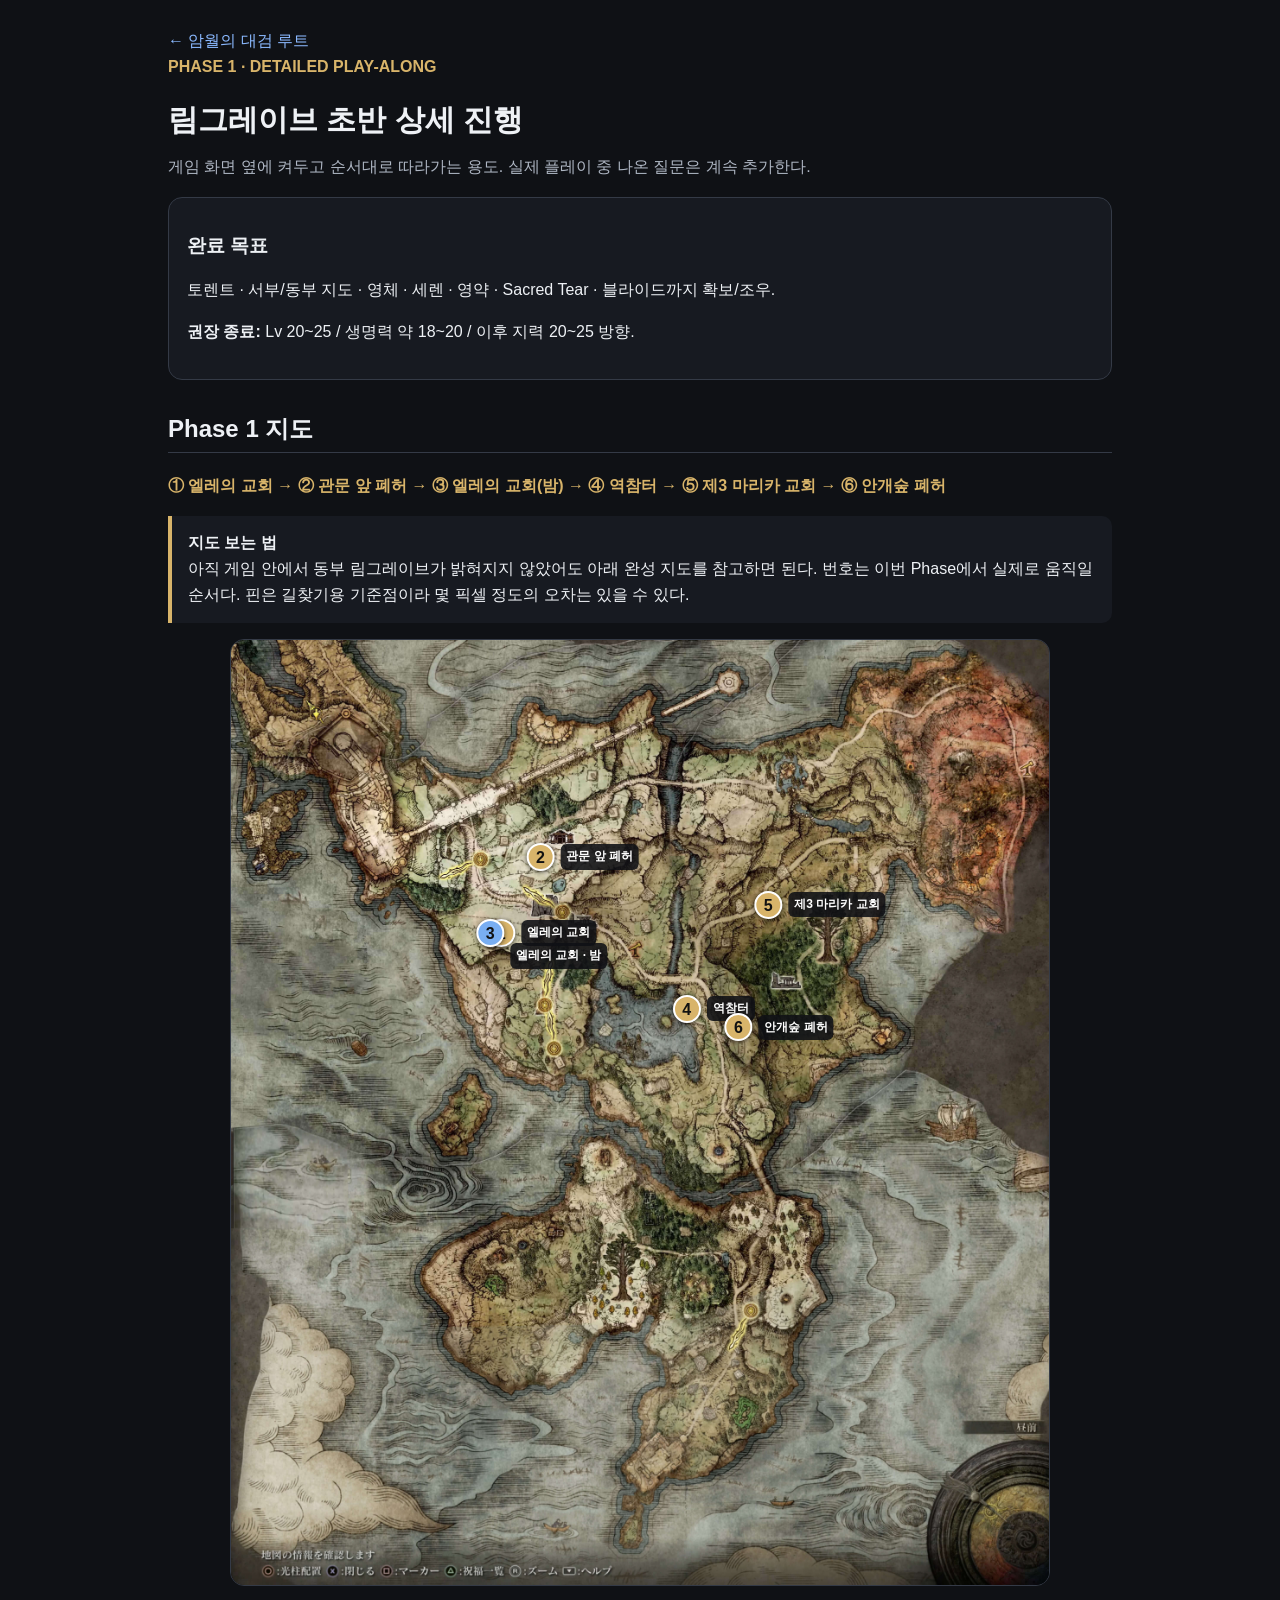
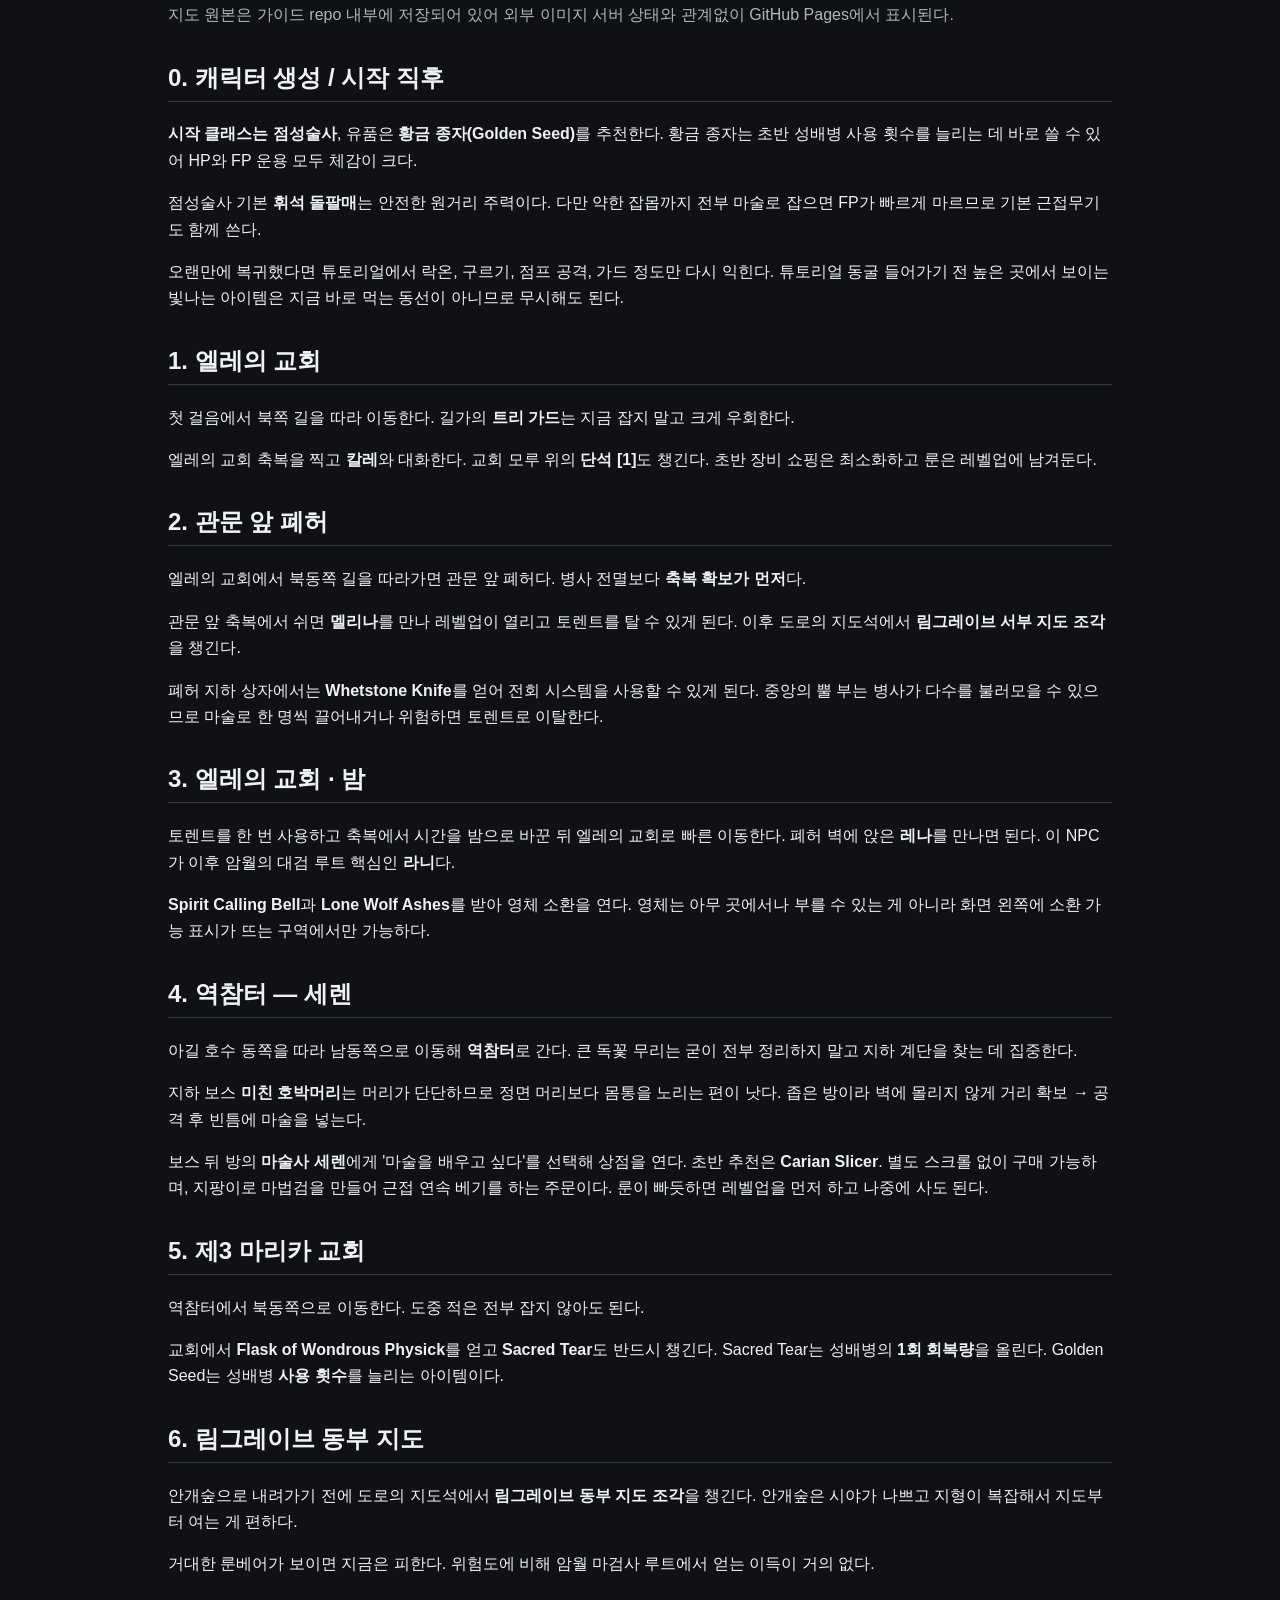
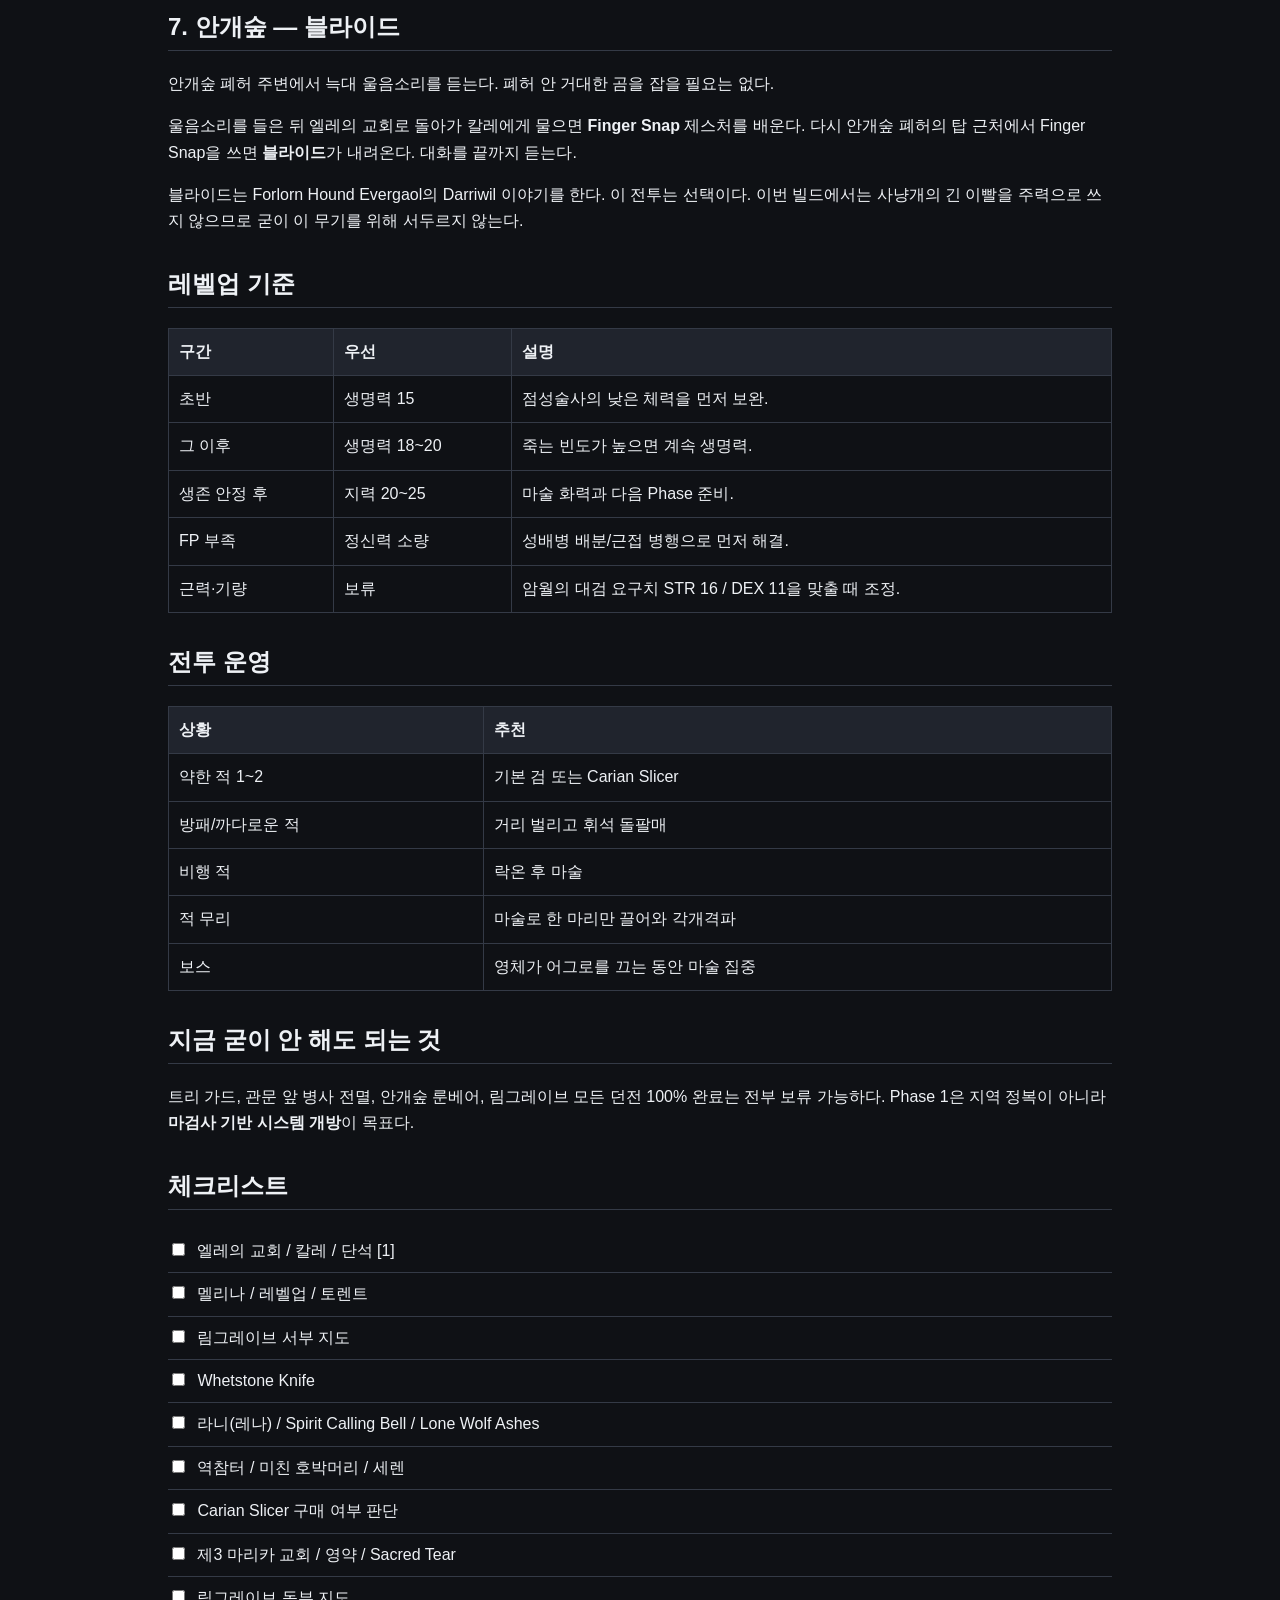
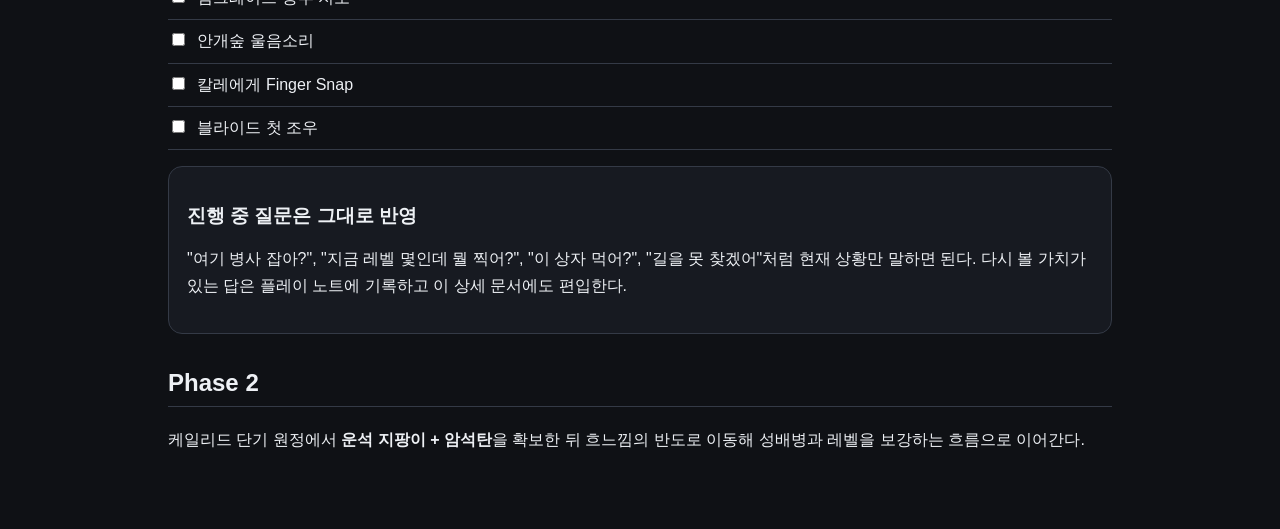
==== commit 1c70c29c: "Show local Limgrave map in Phase 1 guide" ====
--- a/builds/dark-moon-greatsword/phase-01.html
+++ b/builds/dark-moon-greatsword/phase-01.html
@@ -1 +1 @@
-<!doctype html><html lang="ko"><head><meta charset="utf-8"><meta name="viewport" content="width=device-width,initial-scale=1"><title>Phase 1 상세 가이드</title><link rel="stylesheet" href="../../assets/css/style.css"></head><body><main><a href="index.html">← 암월의 대검 루트</a><div class="subtitle">PHASE 1 · DETAILED PLAY-ALONG</div><h1>림그레이브 초반 상세 진행</h1><p class="muted">게임 화면 옆에 켜두고 순서대로 따라가는 용도. 실제 플레이 중 나온 질문은 계속 추가한다.</p><div class="card"><h3>완료 목표</h3><p>토렌트 · 서부/동부 지도 · 영체 · 세렌 · 영약 · Sacred Tear · 블라이드까지 확보/조우.</p><p><b>권장 종료:</b> Lv 20~25 / 생명력 약 18~20 / 이후 지력 20~25 방향.</p></div><h2>0. 시작 직후</h2><p>점성술사 기본 <b>휘석 돌팔매</b>는 안전한 원거리 주력이다. 다만 약한 잡몹까지 전부 마술로 잡으면 FP가 빠르게 마르므로 기본 근접무기도 함께 쓴다.</p><p>오랜만에 복귀했다면 튜토리얼에서 락온, 구르기, 점프 공격, 가드 정도만 다시 익힌다. 첫 레벨업은 공격력보다 생명력을 우선한다.</p><h2>1. 엘레의 교회</h2><p>첫 걸음에서 북쪽 길을 따라 이동한다. 길가의 <b>트리 가드</b>는 지금 잡지 말고 크게 우회한다.</p><p>엘레의 교회 축복을 찍고 <b>칼레</b>와 대화한다. 교회 모루 위의 <b>단석 [1]</b>도 챙긴다. 초반 장비 쇼핑은 최소화하고 룬은 레벨업에 남겨둔다.</p><h2>2. 관문 앞 폐허</h2><p>엘레의 교회에서 북동쪽 길을 따라가면 관문 앞 폐허다. 병사 전멸보다 <b>축복 확보가 먼저</b>다.</p><p>관문 앞 축복에서 쉬면 <b>멜리나</b>를 만나 레벨업이 열리고 토렌트를 탈 수 있게 된다. 이후 도로의 지도석에서 <b>림그레이브 서부 지도 조각</b>을 챙긴다.</p><p>폐허 지하 상자에서는 <b>Whetstone Knife</b>를 얻어 전회 시스템을 사용할 수 있게 된다. 중앙의 뿔 부는 병사가 다수를 불러모을 수 있으므로 마술로 한 명씩 끌어내거나 위험하면 토렌트로 이탈한다.</p><h2>3. 엘레의 교회 · 밤</h2><p>토렌트를 한 번 사용하고 축복에서 시간을 밤으로 바꾼 뒤 엘레의 교회로 빠른 이동한다. 폐허 벽에 앉은 <b>레나</b>를 만나면 된다. 이 NPC가 이후 암월의 대검 루트 핵심인 <b>라니</b>다.</p><p><b>Spirit Calling Bell</b>과 <b>Lone Wolf Ashes</b>를 받아 영체 소환을 연다. 영체는 아무 곳에서나 부를 수 있는 게 아니라 화면 왼쪽에 소환 가능 표시가 뜨는 구역에서만 가능하다.</p><h2>4. 역참터 — 세렌</h2><p>아길 호수 동쪽을 따라 남동쪽으로 이동해 <b>역참터</b>로 간다. 큰 독꽃 무리는 굳이 전부 정리하지 말고 지하 계단을 찾는 데 집중한다.</p><p>지하 보스 <b>미친 호박머리</b>는 머리가 단단하므로 정면 머리보다 몸통을 노리는 편이 낫다. 좁은 방이라 벽에 몰리지 않게 거리 확보 → 공격 후 빈틈에 마술을 넣는다.</p><p>보스 뒤 방의 <b>마술사 세렌</b>에게 '마술을 배우고 싶다'를 선택해 상점을 연다. 초반 추천은 <b>Carian Slicer</b>. 별도 스크롤 없이 구매 가능하며, 지팡이로 마법검을 만들어 근접 연속 베기를 하는 주문이다. 룬이 빠듯하면 레벨업을 먼저 하고 나중에 사도 된다.</p><h2>5. 제3 마리카 교회</h2><p>역참터에서 북동쪽으로 이동한다. 도중 적은 전부 잡지 않아도 된다.</p><p>교회에서 <b>Flask of Wondrous Physick</b>를 얻고 <b>Sacred Tear</b>도 반드시 챙긴다. Sacred Tear는 성배병의 <b>1회 회복량</b>을 올린다. 참고로 Golden Seed는 성배병 <b>사용 횟수</b>를 늘리는 아이템이다.</p><h2>6. 림그레이브 동부 지도</h2><p>안개숲으로 내려가기 전에 도로의 지도석에서 <b>림그레이브 동부 지도 조각</b>을 챙긴다. 안개숲은 시야가 나쁘고 지형이 복잡해서 지도부터 여는 게 편하다.</p><p>거대한 룬베어가 보이면 지금은 피한다. 위험도에 비해 암월 마검사 루트에서 얻는 이득이 거의 없다.</p><h2>7. 안개숲 — 블라이드</h2><p>안개숲 폐허 주변에서 늑대 울음소리를 듣는다. 폐허 안 거대한 곰을 잡을 필요는 없다.</p><p>울음소리를 들은 뒤 엘레의 교회로 돌아가 칼레에게 물으면 <b>Finger Snap</b> 제스처를 배운다. 다시 안개숲 폐허의 탑 근처에서 Finger Snap을 쓰면 <b>블라이드</b>가 내려온다. 대화를 끝까지 듣는다.</p><p>블라이드는 Forlorn Hound Evergaol의 Darriwil 이야기를 한다. 이 전투는 선택이다. 이번 빌드에서는 사냥개의 긴 이빨을 주력으로 쓰지 않으므로 굳이 이 무기를 위해 서두르지 않는다.</p><h2>레벨업 기준</h2><table><tr><th>구간</th><th>우선</th><th>설명</th></tr><tr><td>초반</td><td>생명력 15</td><td>점성술사의 낮은 체력을 먼저 보완.</td></tr><tr><td>그 이후</td><td>생명력 18~20</td><td>죽는 빈도가 높으면 계속 생명력.</td></tr><tr><td>생존 안정 후</td><td>지력 20~25</td><td>마술 화력과 다음 Phase 준비.</td></tr><tr><td>FP 부족</td><td>정신력 소량</td><td>성배병 배분/근접 병행으로 먼저 해결.</td></tr><tr><td>근력·기량</td><td>보류</td><td>암월의 대검 요구치 STR 16 / DEX 11을 맞출 때 조정.</td></tr></table><h2>전투 운영</h2><table><tr><th>상황</th><th>추천</th></tr><tr><td>약한 적 1~2</td><td>기본 검 또는 Carian Slicer</td></tr><tr><td>방패/까다로운 적</td><td>거리 벌리고 휘석 돌팔매</td></tr><tr><td>비행 적</td><td>락온 후 마술</td></tr><tr><td>적 무리</td><td>마술로 한 마리만 끌어와 각개격파</td></tr><tr><td>보스</td><td>영체가 어그로를 끄는 동안 마술 집중</td></tr></table><h2>지금 굳이 안 해도 되는 것</h2><p>트리 가드, 관문 앞 병사 전멸, 안개숲 룬베어, 림그레이브 모든 던전 100% 완료는 전부 보류 가능하다. Phase 1은 지역 정복이 아니라 <b>마검사 기반 시스템 개방</b>이 목표다.</p><h2>체크리스트</h2><ul class="checklist"><li><label><input type="checkbox"> 엘레의 교회 / 칼레 / 단석 [1]</label></li><li><label><input type="checkbox"> 멜리나 / 레벨업 / 토렌트</label></li><li><label><input type="checkbox"> 림그레이브 서부 지도</label></li><li><label><input type="checkbox"> Whetstone Knife</label></li><li><label><input type="checkbox"> 라니(레나) / Spirit Calling Bell / Lone Wolf Ashes</label></li><li><label><input type="checkbox"> 역참터 / 미친 호박머리 / 세렌</label></li><li><label><input type="checkbox"> Carian Slicer 구매 여부 판단</label></li><li><label><input type="checkbox"> 제3 마리카 교회 / 영약 / Sacred Tear</label></li><li><label><input type="checkbox"> 림그레이브 동부 지도</label></li><li><label><input type="checkbox"> 안개숲 울음소리</label></li><li><label><input type="checkbox"> 칼레에게 Finger Snap</label></li><li><label><input type="checkbox"> 블라이드 첫 조우</label></li></ul><div class="card"><h3>진행 중 질문은 그대로 반영</h3><p>"여기 병사 잡아?", "지금 레벨 몇인데 뭘 찍어?", "이 상자 먹어?", "길을 못 찾겠어"처럼 현재 상황만 말하면 된다. 다시 볼 가치가 있는 답은 플레이 노트에 기록하고 이 상세 문서에도 편입한다.</p></div><h2>Phase 2</h2><p>케일리드 단기 원정에서 <b>운석 지팡이 + 암석탄</b>을 확보한 뒤 흐느낌의 반도로 이동해 성배병과 레벨을 보강하는 흐름으로 이어간다.</p></main></body></html>+<!doctype html><html lang="ko"><head><meta charset="utf-8"><meta name="viewport" content="width=device-width,initial-scale=1"><title>Phase 1 상세 가이드</title><link rel="stylesheet" href="../../assets/css/style.css"></head><body><main><a href="index.html">← 암월의 대검 루트</a><div class="subtitle">PHASE 1 · DETAILED PLAY-ALONG</div><h1>림그레이브 초반 상세 진행</h1><p class="muted">게임 화면 옆에 켜두고 순서대로 따라가는 용도. 실제 플레이 중 나온 질문은 계속 추가한다.</p><div class="card"><h3>완료 목표</h3><p>토렌트 · 서부/동부 지도 · 영체 · 세렌 · 영약 · Sacred Tear · 블라이드까지 확보/조우.</p><p><b>권장 종료:</b> Lv 20~25 / 생명력 약 18~20 / 이후 지력 20~25 방향.</p></div><h2>Phase 1 지도</h2><p class="route-summary">① 엘레의 교회 → ② 관문 앞 폐허 → ③ 엘레의 교회(밤) → ④ 역참터 → ⑤ 제3 마리카 교회 → ⑥ 안개숲 폐허</p><div class="callout"><b>지도 보는 법</b><br>아직 게임 안에서 동부 림그레이브가 밝혀지지 않았어도 아래 완성 지도를 참고하면 된다. 번호는 이번 Phase에서 실제로 움직일 순서다. 핀은 길찾기용 기준점이라 몇 픽셀 정도의 오차는 있을 수 있다.</div><div class="map-wrap"><img src="../../assets/images/maps/limgrave-reference.jpg" alt="림그레이브 전체 참고 지도"><div class="pin p1"><span>1</span><b>엘레의 교회</b></div><div class="pin p2"><span>2</span><b>관문 앞 폐허</b></div><div class="pin p3"><span>3</span><b>엘레의 교회 · 밤</b></div><div class="pin p4"><span>4</span><b>역참터</b></div><div class="pin p5"><span>5</span><b>제3 마리카 교회</b></div><div class="pin p6"><span>6</span><b>안개숲 폐허</b></div></div><p class="muted">지도 원본은 가이드 repo 내부에 저장되어 있어 외부 이미지 서버 상태와 관계없이 GitHub Pages에서 표시된다.</p><h2>0. 캐릭터 생성 / 시작 직후</h2><p><b>시작 클래스는 점성술사</b>, 유품은 <b>황금 종자(Golden Seed)</b>를 추천한다. 황금 종자는 초반 성배병 사용 횟수를 늘리는 데 바로 쓸 수 있어 HP와 FP 운용 모두 체감이 크다.</p><p>점성술사 기본 <b>휘석 돌팔매</b>는 안전한 원거리 주력이다. 다만 약한 잡몹까지 전부 마술로 잡으면 FP가 빠르게 마르므로 기본 근접무기도 함께 쓴다.</p><p>오랜만에 복귀했다면 튜토리얼에서 락온, 구르기, 점프 공격, 가드 정도만 다시 익힌다. 튜토리얼 동굴 들어가기 전 높은 곳에서 보이는 빛나는 아이템은 지금 바로 먹는 동선이 아니므로 무시해도 된다.</p><h2>1. 엘레의 교회</h2><p>첫 걸음에서 북쪽 길을 따라 이동한다. 길가의 <b>트리 가드</b>는 지금 잡지 말고 크게 우회한다.</p><p>엘레의 교회 축복을 찍고 <b>칼레</b>와 대화한다. 교회 모루 위의 <b>단석 [1]</b>도 챙긴다. 초반 장비 쇼핑은 최소화하고 룬은 레벨업에 남겨둔다.</p><h2>2. 관문 앞 폐허</h2><p>엘레의 교회에서 북동쪽 길을 따라가면 관문 앞 폐허다. 병사 전멸보다 <b>축복 확보가 먼저</b>다.</p><p>관문 앞 축복에서 쉬면 <b>멜리나</b>를 만나 레벨업이 열리고 토렌트를 탈 수 있게 된다. 이후 도로의 지도석에서 <b>림그레이브 서부 지도 조각</b>을 챙긴다.</p><p>폐허 지하 상자에서는 <b>Whetstone Knife</b>를 얻어 전회 시스템을 사용할 수 있게 된다. 중앙의 뿔 부는 병사가 다수를 불러모을 수 있으므로 마술로 한 명씩 끌어내거나 위험하면 토렌트로 이탈한다.</p><h2>3. 엘레의 교회 · 밤</h2><p>토렌트를 한 번 사용하고 축복에서 시간을 밤으로 바꾼 뒤 엘레의 교회로 빠른 이동한다. 폐허 벽에 앉은 <b>레나</b>를 만나면 된다. 이 NPC가 이후 암월의 대검 루트 핵심인 <b>라니</b>다.</p><p><b>Spirit Calling Bell</b>과 <b>Lone Wolf Ashes</b>를 받아 영체 소환을 연다. 영체는 아무 곳에서나 부를 수 있는 게 아니라 화면 왼쪽에 소환 가능 표시가 뜨는 구역에서만 가능하다.</p><h2>4. 역참터 — 세렌</h2><p>아길 호수 동쪽을 따라 남동쪽으로 이동해 <b>역참터</b>로 간다. 큰 독꽃 무리는 굳이 전부 정리하지 말고 지하 계단을 찾는 데 집중한다.</p><p>지하 보스 <b>미친 호박머리</b>는 머리가 단단하므로 정면 머리보다 몸통을 노리는 편이 낫다. 좁은 방이라 벽에 몰리지 않게 거리 확보 → 공격 후 빈틈에 마술을 넣는다.</p><p>보스 뒤 방의 <b>마술사 세렌</b>에게 '마술을 배우고 싶다'를 선택해 상점을 연다. 초반 추천은 <b>Carian Slicer</b>. 별도 스크롤 없이 구매 가능하며, 지팡이로 마법검을 만들어 근접 연속 베기를 하는 주문이다. 룬이 빠듯하면 레벨업을 먼저 하고 나중에 사도 된다.</p><h2>5. 제3 마리카 교회</h2><p>역참터에서 북동쪽으로 이동한다. 도중 적은 전부 잡지 않아도 된다.</p><p>교회에서 <b>Flask of Wondrous Physick</b>를 얻고 <b>Sacred Tear</b>도 반드시 챙긴다. Sacred Tear는 성배병의 <b>1회 회복량</b>을 올린다. Golden Seed는 성배병 <b>사용 횟수</b>를 늘리는 아이템이다.</p><h2>6. 림그레이브 동부 지도</h2><p>안개숲으로 내려가기 전에 도로의 지도석에서 <b>림그레이브 동부 지도 조각</b>을 챙긴다. 안개숲은 시야가 나쁘고 지형이 복잡해서 지도부터 여는 게 편하다.</p><p>거대한 룬베어가 보이면 지금은 피한다. 위험도에 비해 암월 마검사 루트에서 얻는 이득이 거의 없다.</p><h2>7. 안개숲 — 블라이드</h2><p>안개숲 폐허 주변에서 늑대 울음소리를 듣는다. 폐허 안 거대한 곰을 잡을 필요는 없다.</p><p>울음소리를 들은 뒤 엘레의 교회로 돌아가 칼레에게 물으면 <b>Finger Snap</b> 제스처를 배운다. 다시 안개숲 폐허의 탑 근처에서 Finger Snap을 쓰면 <b>블라이드</b>가 내려온다. 대화를 끝까지 듣는다.</p><p>블라이드는 Forlorn Hound Evergaol의 Darriwil 이야기를 한다. 이 전투는 선택이다. 이번 빌드에서는 사냥개의 긴 이빨을 주력으로 쓰지 않으므로 굳이 이 무기를 위해 서두르지 않는다.</p><h2>레벨업 기준</h2><table><tr><th>구간</th><th>우선</th><th>설명</th></tr><tr><td>초반</td><td>생명력 15</td><td>점성술사의 낮은 체력을 먼저 보완.</td></tr><tr><td>그 이후</td><td>생명력 18~20</td><td>죽는 빈도가 높으면 계속 생명력.</td></tr><tr><td>생존 안정 후</td><td>지력 20~25</td><td>마술 화력과 다음 Phase 준비.</td></tr><tr><td>FP 부족</td><td>정신력 소량</td><td>성배병 배분/근접 병행으로 먼저 해결.</td></tr><tr><td>근력·기량</td><td>보류</td><td>암월의 대검 요구치 STR 16 / DEX 11을 맞출 때 조정.</td></tr></table><h2>전투 운영</h2><table><tr><th>상황</th><th>추천</th></tr><tr><td>약한 적 1~2</td><td>기본 검 또는 Carian Slicer</td></tr><tr><td>방패/까다로운 적</td><td>거리 벌리고 휘석 돌팔매</td></tr><tr><td>비행 적</td><td>락온 후 마술</td></tr><tr><td>적 무리</td><td>마술로 한 마리만 끌어와 각개격파</td></tr><tr><td>보스</td><td>영체가 어그로를 끄는 동안 마술 집중</td></tr></table><h2>지금 굳이 안 해도 되는 것</h2><p>트리 가드, 관문 앞 병사 전멸, 안개숲 룬베어, 림그레이브 모든 던전 100% 완료는 전부 보류 가능하다. Phase 1은 지역 정복이 아니라 <b>마검사 기반 시스템 개방</b>이 목표다.</p><h2>체크리스트</h2><ul class="checklist"><li><label><input type="checkbox"> 엘레의 교회 / 칼레 / 단석 [1]</label></li><li><label><input type="checkbox"> 멜리나 / 레벨업 / 토렌트</label></li><li><label><input type="checkbox"> 림그레이브 서부 지도</label></li><li><label><input type="checkbox"> Whetstone Knife</label></li><li><label><input type="checkbox"> 라니(레나) / Spirit Calling Bell / Lone Wolf Ashes</label></li><li><label><input type="checkbox"> 역참터 / 미친 호박머리 / 세렌</label></li><li><label><input type="checkbox"> Carian Slicer 구매 여부 판단</label></li><li><label><input type="checkbox"> 제3 마리카 교회 / 영약 / Sacred Tear</label></li><li><label><input type="checkbox"> 림그레이브 동부 지도</label></li><li><label><input type="checkbox"> 안개숲 울음소리</label></li><li><label><input type="checkbox"> 칼레에게 Finger Snap</label></li><li><label><input type="checkbox"> 블라이드 첫 조우</label></li></ul><div class="card"><h3>진행 중 질문은 그대로 반영</h3><p>"여기 병사 잡아?", "지금 레벨 몇인데 뭘 찍어?", "이 상자 먹어?", "길을 못 찾겠어"처럼 현재 상황만 말하면 된다. 다시 볼 가치가 있는 답은 플레이 노트에 기록하고 이 상세 문서에도 편입한다.</p></div><h2>Phase 2</h2><p>케일리드 단기 원정에서 <b>운석 지팡이 + 암석탄</b>을 확보한 뒤 흐느낌의 반도로 이동해 성배병과 레벨을 보강하는 흐름으로 이어간다.</p></main></body></html>
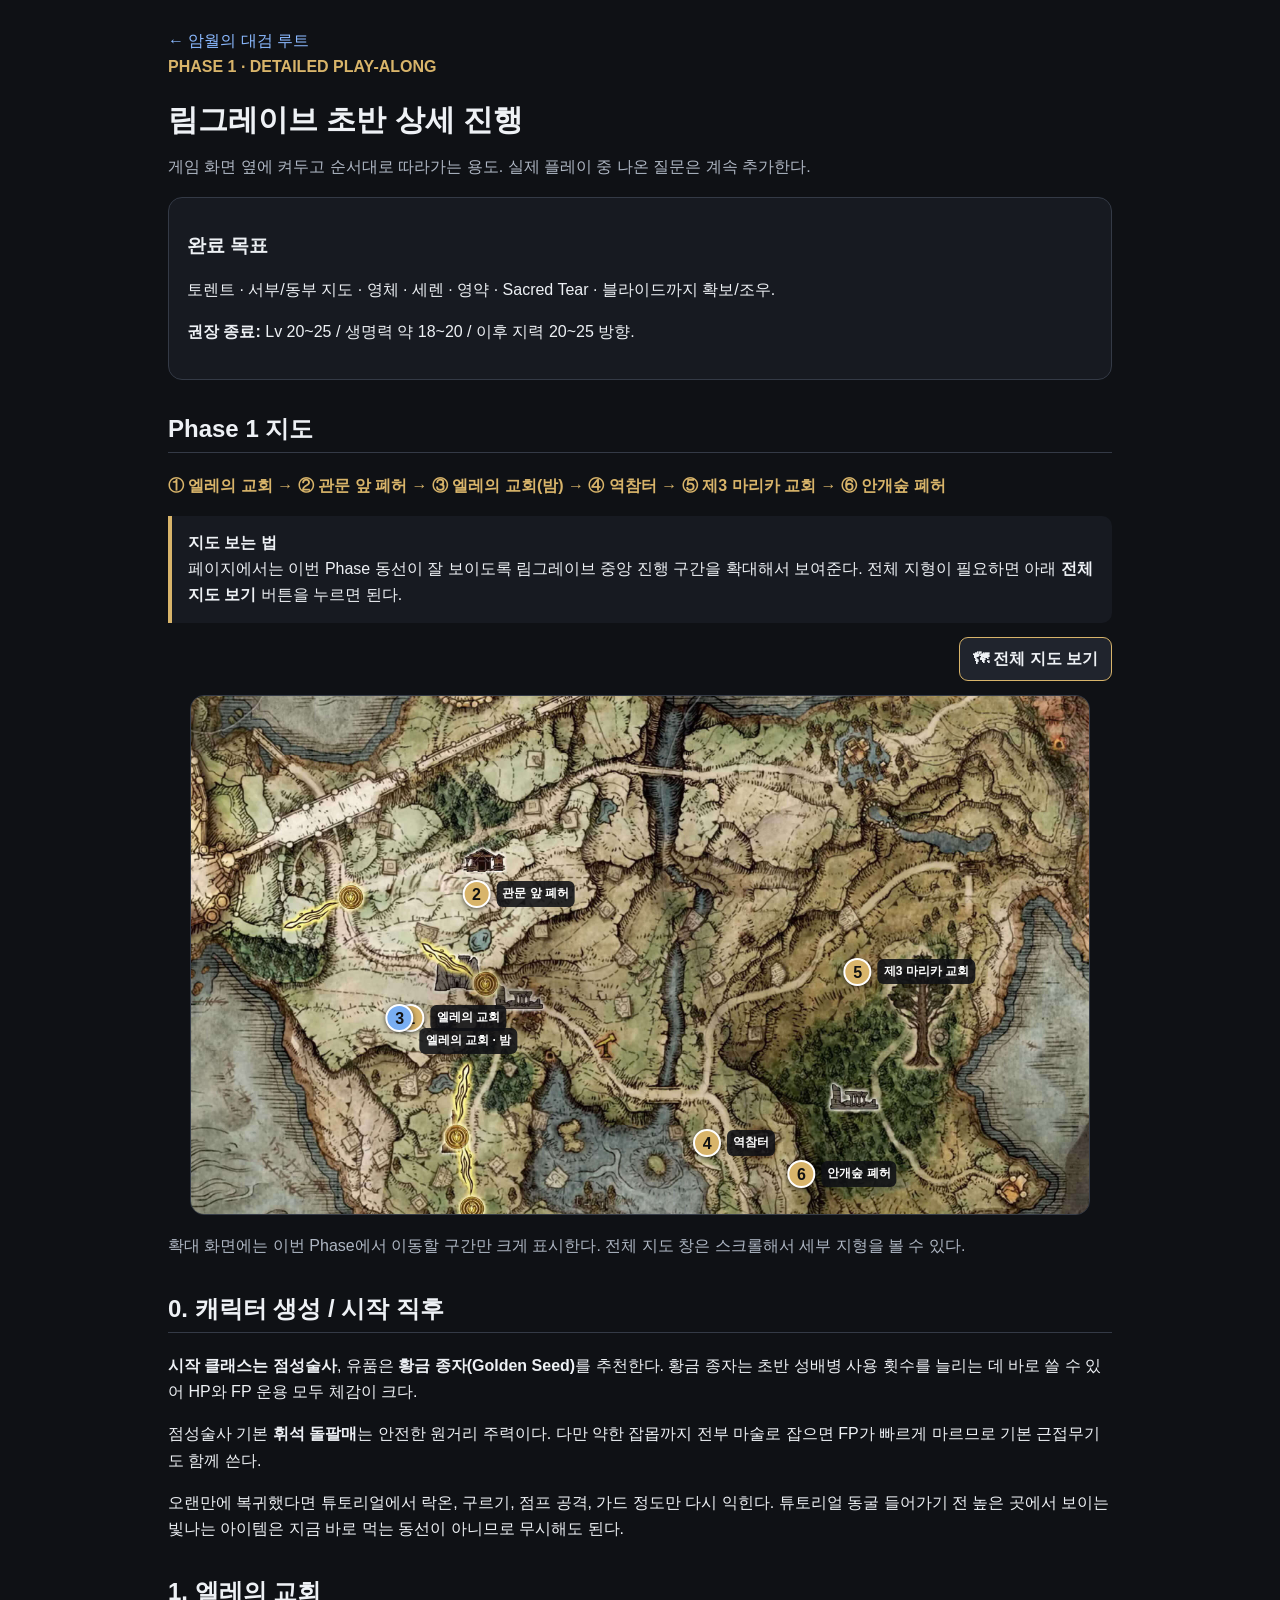
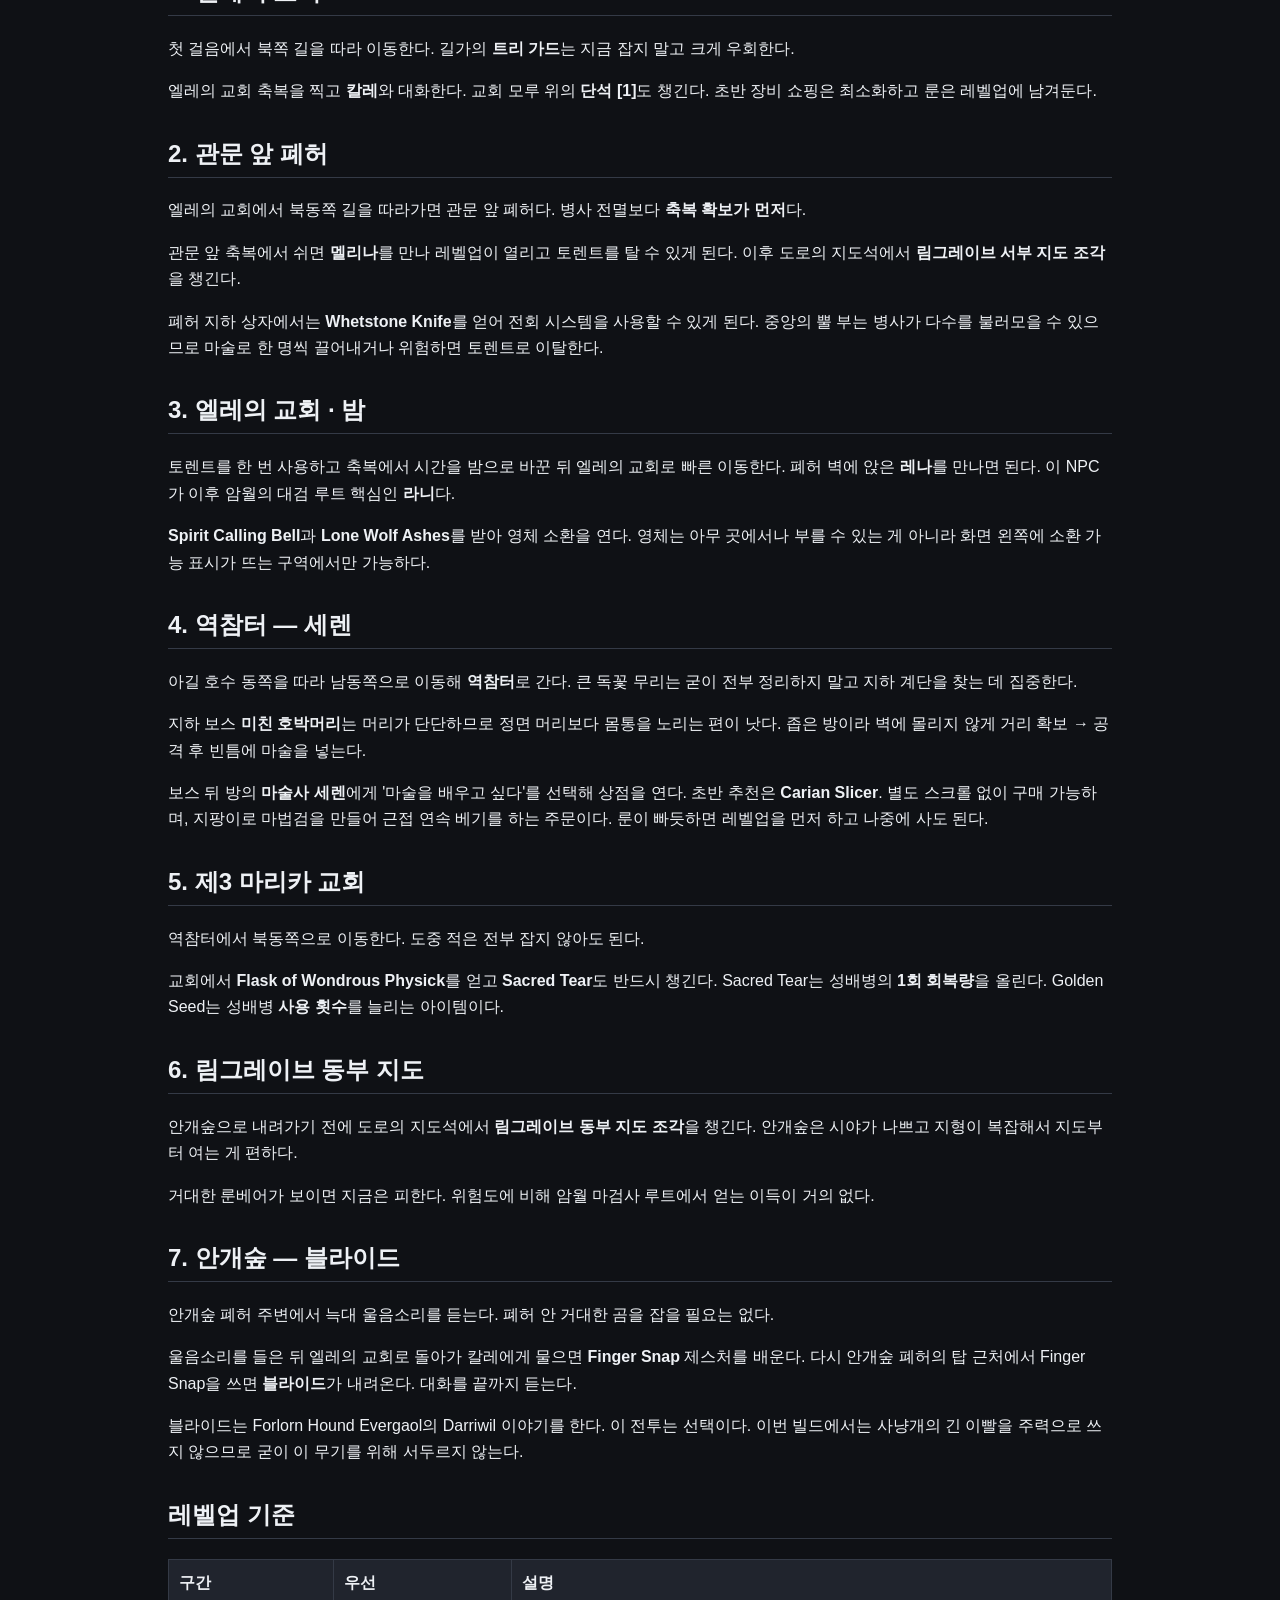
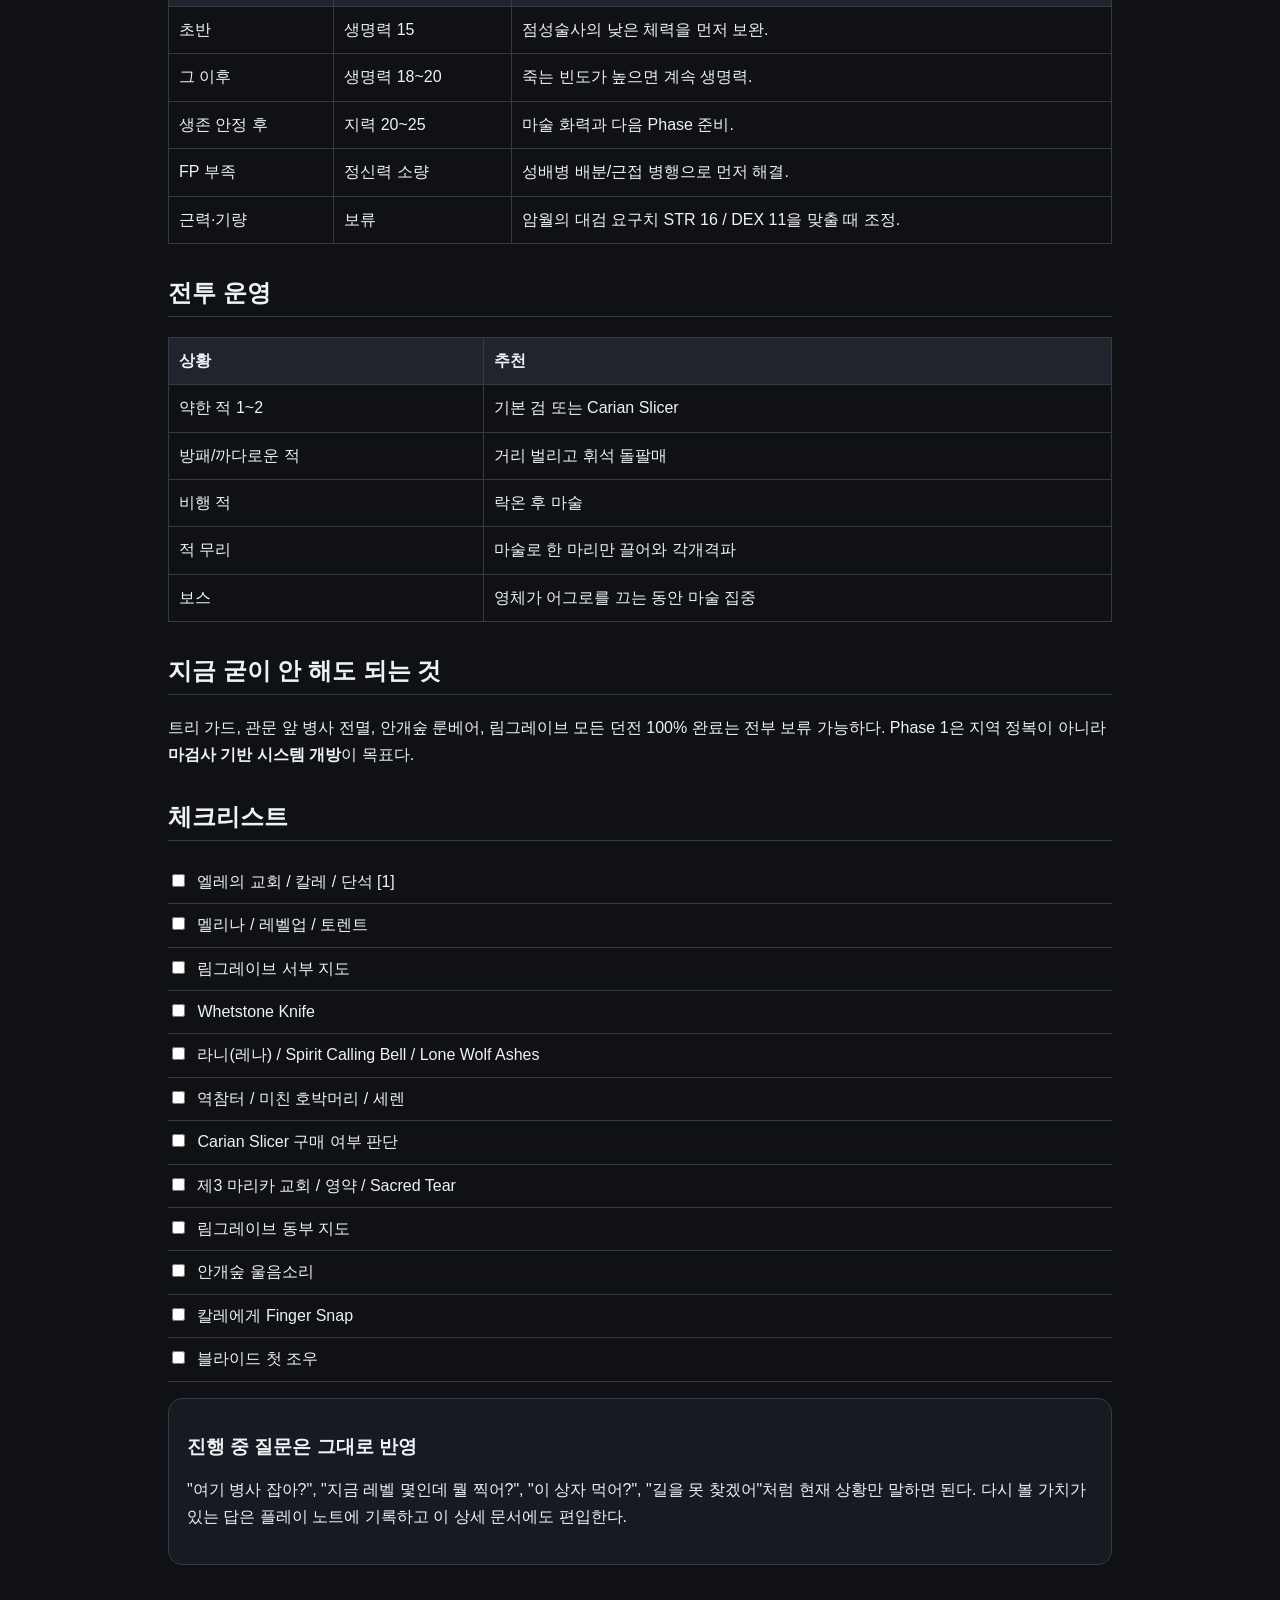
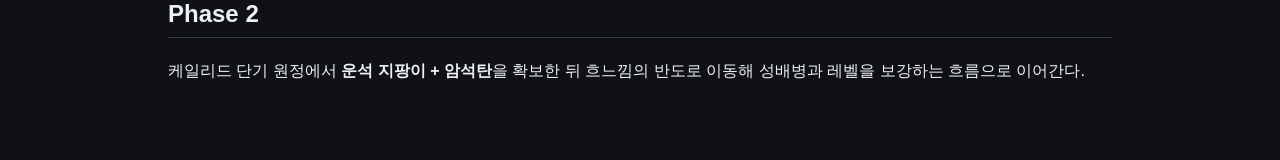
==== commit d5844f2e: "Add zoomed Phase 1 map with full map viewer" ====
--- a/builds/dark-moon-greatsword/phase-01.html
+++ b/builds/dark-moon-greatsword/phase-01.html
@@ -1 +1 @@
-<!doctype html><html lang="ko"><head><meta charset="utf-8"><meta name="viewport" content="width=device-width,initial-scale=1"><title>Phase 1 상세 가이드</title><link rel="stylesheet" href="../../assets/css/style.css"></head><body><main><a href="index.html">← 암월의 대검 루트</a><div class="subtitle">PHASE 1 · DETAILED PLAY-ALONG</div><h1>림그레이브 초반 상세 진행</h1><p class="muted">게임 화면 옆에 켜두고 순서대로 따라가는 용도. 실제 플레이 중 나온 질문은 계속 추가한다.</p><div class="card"><h3>완료 목표</h3><p>토렌트 · 서부/동부 지도 · 영체 · 세렌 · 영약 · Sacred Tear · 블라이드까지 확보/조우.</p><p><b>권장 종료:</b> Lv 20~25 / 생명력 약 18~20 / 이후 지력 20~25 방향.</p></div><h2>Phase 1 지도</h2><p class="route-summary">① 엘레의 교회 → ② 관문 앞 폐허 → ③ 엘레의 교회(밤) → ④ 역참터 → ⑤ 제3 마리카 교회 → ⑥ 안개숲 폐허</p><div class="callout"><b>지도 보는 법</b><br>아직 게임 안에서 동부 림그레이브가 밝혀지지 않았어도 아래 완성 지도를 참고하면 된다. 번호는 이번 Phase에서 실제로 움직일 순서다. 핀은 길찾기용 기준점이라 몇 픽셀 정도의 오차는 있을 수 있다.</div><div class="map-wrap"><img src="../../assets/images/maps/limgrave-reference.jpg" alt="림그레이브 전체 참고 지도"><div class="pin p1"><span>1</span><b>엘레의 교회</b></div><div class="pin p2"><span>2</span><b>관문 앞 폐허</b></div><div class="pin p3"><span>3</span><b>엘레의 교회 · 밤</b></div><div class="pin p4"><span>4</span><b>역참터</b></div><div class="pin p5"><span>5</span><b>제3 마리카 교회</b></div><div class="pin p6"><span>6</span><b>안개숲 폐허</b></div></div><p class="muted">지도 원본은 가이드 repo 내부에 저장되어 있어 외부 이미지 서버 상태와 관계없이 GitHub Pages에서 표시된다.</p><h2>0. 캐릭터 생성 / 시작 직후</h2><p><b>시작 클래스는 점성술사</b>, 유품은 <b>황금 종자(Golden Seed)</b>를 추천한다. 황금 종자는 초반 성배병 사용 횟수를 늘리는 데 바로 쓸 수 있어 HP와 FP 운용 모두 체감이 크다.</p><p>점성술사 기본 <b>휘석 돌팔매</b>는 안전한 원거리 주력이다. 다만 약한 잡몹까지 전부 마술로 잡으면 FP가 빠르게 마르므로 기본 근접무기도 함께 쓴다.</p><p>오랜만에 복귀했다면 튜토리얼에서 락온, 구르기, 점프 공격, 가드 정도만 다시 익힌다. 튜토리얼 동굴 들어가기 전 높은 곳에서 보이는 빛나는 아이템은 지금 바로 먹는 동선이 아니므로 무시해도 된다.</p><h2>1. 엘레의 교회</h2><p>첫 걸음에서 북쪽 길을 따라 이동한다. 길가의 <b>트리 가드</b>는 지금 잡지 말고 크게 우회한다.</p><p>엘레의 교회 축복을 찍고 <b>칼레</b>와 대화한다. 교회 모루 위의 <b>단석 [1]</b>도 챙긴다. 초반 장비 쇼핑은 최소화하고 룬은 레벨업에 남겨둔다.</p><h2>2. 관문 앞 폐허</h2><p>엘레의 교회에서 북동쪽 길을 따라가면 관문 앞 폐허다. 병사 전멸보다 <b>축복 확보가 먼저</b>다.</p><p>관문 앞 축복에서 쉬면 <b>멜리나</b>를 만나 레벨업이 열리고 토렌트를 탈 수 있게 된다. 이후 도로의 지도석에서 <b>림그레이브 서부 지도 조각</b>을 챙긴다.</p><p>폐허 지하 상자에서는 <b>Whetstone Knife</b>를 얻어 전회 시스템을 사용할 수 있게 된다. 중앙의 뿔 부는 병사가 다수를 불러모을 수 있으므로 마술로 한 명씩 끌어내거나 위험하면 토렌트로 이탈한다.</p><h2>3. 엘레의 교회 · 밤</h2><p>토렌트를 한 번 사용하고 축복에서 시간을 밤으로 바꾼 뒤 엘레의 교회로 빠른 이동한다. 폐허 벽에 앉은 <b>레나</b>를 만나면 된다. 이 NPC가 이후 암월의 대검 루트 핵심인 <b>라니</b>다.</p><p><b>Spirit Calling Bell</b>과 <b>Lone Wolf Ashes</b>를 받아 영체 소환을 연다. 영체는 아무 곳에서나 부를 수 있는 게 아니라 화면 왼쪽에 소환 가능 표시가 뜨는 구역에서만 가능하다.</p><h2>4. 역참터 — 세렌</h2><p>아길 호수 동쪽을 따라 남동쪽으로 이동해 <b>역참터</b>로 간다. 큰 독꽃 무리는 굳이 전부 정리하지 말고 지하 계단을 찾는 데 집중한다.</p><p>지하 보스 <b>미친 호박머리</b>는 머리가 단단하므로 정면 머리보다 몸통을 노리는 편이 낫다. 좁은 방이라 벽에 몰리지 않게 거리 확보 → 공격 후 빈틈에 마술을 넣는다.</p><p>보스 뒤 방의 <b>마술사 세렌</b>에게 '마술을 배우고 싶다'를 선택해 상점을 연다. 초반 추천은 <b>Carian Slicer</b>. 별도 스크롤 없이 구매 가능하며, 지팡이로 마법검을 만들어 근접 연속 베기를 하는 주문이다. 룬이 빠듯하면 레벨업을 먼저 하고 나중에 사도 된다.</p><h2>5. 제3 마리카 교회</h2><p>역참터에서 북동쪽으로 이동한다. 도중 적은 전부 잡지 않아도 된다.</p><p>교회에서 <b>Flask of Wondrous Physick</b>를 얻고 <b>Sacred Tear</b>도 반드시 챙긴다. Sacred Tear는 성배병의 <b>1회 회복량</b>을 올린다. Golden Seed는 성배병 <b>사용 횟수</b>를 늘리는 아이템이다.</p><h2>6. 림그레이브 동부 지도</h2><p>안개숲으로 내려가기 전에 도로의 지도석에서 <b>림그레이브 동부 지도 조각</b>을 챙긴다. 안개숲은 시야가 나쁘고 지형이 복잡해서 지도부터 여는 게 편하다.</p><p>거대한 룬베어가 보이면 지금은 피한다. 위험도에 비해 암월 마검사 루트에서 얻는 이득이 거의 없다.</p><h2>7. 안개숲 — 블라이드</h2><p>안개숲 폐허 주변에서 늑대 울음소리를 듣는다. 폐허 안 거대한 곰을 잡을 필요는 없다.</p><p>울음소리를 들은 뒤 엘레의 교회로 돌아가 칼레에게 물으면 <b>Finger Snap</b> 제스처를 배운다. 다시 안개숲 폐허의 탑 근처에서 Finger Snap을 쓰면 <b>블라이드</b>가 내려온다. 대화를 끝까지 듣는다.</p><p>블라이드는 Forlorn Hound Evergaol의 Darriwil 이야기를 한다. 이 전투는 선택이다. 이번 빌드에서는 사냥개의 긴 이빨을 주력으로 쓰지 않으므로 굳이 이 무기를 위해 서두르지 않는다.</p><h2>레벨업 기준</h2><table><tr><th>구간</th><th>우선</th><th>설명</th></tr><tr><td>초반</td><td>생명력 15</td><td>점성술사의 낮은 체력을 먼저 보완.</td></tr><tr><td>그 이후</td><td>생명력 18~20</td><td>죽는 빈도가 높으면 계속 생명력.</td></tr><tr><td>생존 안정 후</td><td>지력 20~25</td><td>마술 화력과 다음 Phase 준비.</td></tr><tr><td>FP 부족</td><td>정신력 소량</td><td>성배병 배분/근접 병행으로 먼저 해결.</td></tr><tr><td>근력·기량</td><td>보류</td><td>암월의 대검 요구치 STR 16 / DEX 11을 맞출 때 조정.</td></tr></table><h2>전투 운영</h2><table><tr><th>상황</th><th>추천</th></tr><tr><td>약한 적 1~2</td><td>기본 검 또는 Carian Slicer</td></tr><tr><td>방패/까다로운 적</td><td>거리 벌리고 휘석 돌팔매</td></tr><tr><td>비행 적</td><td>락온 후 마술</td></tr><tr><td>적 무리</td><td>마술로 한 마리만 끌어와 각개격파</td></tr><tr><td>보스</td><td>영체가 어그로를 끄는 동안 마술 집중</td></tr></table><h2>지금 굳이 안 해도 되는 것</h2><p>트리 가드, 관문 앞 병사 전멸, 안개숲 룬베어, 림그레이브 모든 던전 100% 완료는 전부 보류 가능하다. Phase 1은 지역 정복이 아니라 <b>마검사 기반 시스템 개방</b>이 목표다.</p><h2>체크리스트</h2><ul class="checklist"><li><label><input type="checkbox"> 엘레의 교회 / 칼레 / 단석 [1]</label></li><li><label><input type="checkbox"> 멜리나 / 레벨업 / 토렌트</label></li><li><label><input type="checkbox"> 림그레이브 서부 지도</label></li><li><label><input type="checkbox"> Whetstone Knife</label></li><li><label><input type="checkbox"> 라니(레나) / Spirit Calling Bell / Lone Wolf Ashes</label></li><li><label><input type="checkbox"> 역참터 / 미친 호박머리 / 세렌</label></li><li><label><input type="checkbox"> Carian Slicer 구매 여부 판단</label></li><li><label><input type="checkbox"> 제3 마리카 교회 / 영약 / Sacred Tear</label></li><li><label><input type="checkbox"> 림그레이브 동부 지도</label></li><li><label><input type="checkbox"> 안개숲 울음소리</label></li><li><label><input type="checkbox"> 칼레에게 Finger Snap</label></li><li><label><input type="checkbox"> 블라이드 첫 조우</label></li></ul><div class="card"><h3>진행 중 질문은 그대로 반영</h3><p>"여기 병사 잡아?", "지금 레벨 몇인데 뭘 찍어?", "이 상자 먹어?", "길을 못 찾겠어"처럼 현재 상황만 말하면 된다. 다시 볼 가치가 있는 답은 플레이 노트에 기록하고 이 상세 문서에도 편입한다.</p></div><h2>Phase 2</h2><p>케일리드 단기 원정에서 <b>운석 지팡이 + 암석탄</b>을 확보한 뒤 흐느낌의 반도로 이동해 성배병과 레벨을 보강하는 흐름으로 이어간다.</p></main></body></html>+<!doctype html><html lang="ko"><head><meta charset="utf-8"><meta name="viewport" content="width=device-width,initial-scale=1"><title>Phase 1 상세 가이드</title><link rel="stylesheet" href="../../assets/css/style.css"></head><body><main><a href="index.html">← 암월의 대검 루트</a><div class="subtitle">PHASE 1 · DETAILED PLAY-ALONG</div><h1>림그레이브 초반 상세 진행</h1><p class="muted">게임 화면 옆에 켜두고 순서대로 따라가는 용도. 실제 플레이 중 나온 질문은 계속 추가한다.</p><div class="card"><h3>완료 목표</h3><p>토렌트 · 서부/동부 지도 · 영체 · 세렌 · 영약 · Sacred Tear · 블라이드까지 확보/조우.</p><p><b>권장 종료:</b> Lv 20~25 / 생명력 약 18~20 / 이후 지력 20~25 방향.</p></div><h2>Phase 1 지도</h2><p class="route-summary">① 엘레의 교회 → ② 관문 앞 폐허 → ③ 엘레의 교회(밤) → ④ 역참터 → ⑤ 제3 마리카 교회 → ⑥ 안개숲 폐허</p><div class="callout"><b>지도 보는 법</b><br>페이지에서는 이번 Phase 동선이 잘 보이도록 림그레이브 중앙 진행 구간을 확대해서 보여준다. 전체 지형이 필요하면 아래 <b>전체 지도 보기</b> 버튼을 누르면 된다.</div><div class="map-toolbar"><button class="map-button" type="button" onclick="document.getElementById('fullMap').showModal()">🗺 전체 지도 보기</button></div><div class="map-zoom-viewport" aria-label="Phase 1 확대 지도"><div class="map-canvas"><img src="../../assets/images/maps/limgrave-reference.jpg" alt="림그레이브 Phase 1 확대 지도"><div class="pin p1"><span>1</span><b>엘레의 교회</b></div><div class="pin p2"><span>2</span><b>관문 앞 폐허</b></div><div class="pin p3"><span>3</span><b>엘레의 교회 · 밤</b></div><div class="pin p4"><span>4</span><b>역참터</b></div><div class="pin p5"><span>5</span><b>제3 마리카 교회</b></div><div class="pin p6"><span>6</span><b>안개숲 폐허</b></div></div></div><p class="muted">확대 화면에는 이번 Phase에서 이동할 구간만 크게 표시한다. 전체 지도 창은 스크롤해서 세부 지형을 볼 수 있다.</p><dialog id="fullMap" class="map-dialog"><div class="map-dialog-header"><strong>림그레이브 전체 지도</strong><button class="map-close" type="button" onclick="document.getElementById('fullMap').close()">닫기 ✕</button></div><div class="map-dialog-body"><div class="map-full-canvas"><img src="../../assets/images/maps/limgrave-reference.jpg" alt="림그레이브 전체 참고 지도"><div class="pin p1"><span>1</span><b>엘레의 교회</b></div><div class="pin p2"><span>2</span><b>관문 앞 폐허</b></div><div class="pin p3"><span>3</span><b>엘레의 교회 · 밤</b></div><div class="pin p4"><span>4</span><b>역참터</b></div><div class="pin p5"><span>5</span><b>제3 마리카 교회</b></div><div class="pin p6"><span>6</span><b>안개숲 폐허</b></div></div></div></dialog><h2>0. 캐릭터 생성 / 시작 직후</h2><p><b>시작 클래스는 점성술사</b>, 유품은 <b>황금 종자(Golden Seed)</b>를 추천한다. 황금 종자는 초반 성배병 사용 횟수를 늘리는 데 바로 쓸 수 있어 HP와 FP 운용 모두 체감이 크다.</p><p>점성술사 기본 <b>휘석 돌팔매</b>는 안전한 원거리 주력이다. 다만 약한 잡몹까지 전부 마술로 잡으면 FP가 빠르게 마르므로 기본 근접무기도 함께 쓴다.</p><p>오랜만에 복귀했다면 튜토리얼에서 락온, 구르기, 점프 공격, 가드 정도만 다시 익힌다. 튜토리얼 동굴 들어가기 전 높은 곳에서 보이는 빛나는 아이템은 지금 바로 먹는 동선이 아니므로 무시해도 된다.</p><h2>1. 엘레의 교회</h2><p>첫 걸음에서 북쪽 길을 따라 이동한다. 길가의 <b>트리 가드</b>는 지금 잡지 말고 크게 우회한다.</p><p>엘레의 교회 축복을 찍고 <b>칼레</b>와 대화한다. 교회 모루 위의 <b>단석 [1]</b>도 챙긴다. 초반 장비 쇼핑은 최소화하고 룬은 레벨업에 남겨둔다.</p><h2>2. 관문 앞 폐허</h2><p>엘레의 교회에서 북동쪽 길을 따라가면 관문 앞 폐허다. 병사 전멸보다 <b>축복 확보가 먼저</b>다.</p><p>관문 앞 축복에서 쉬면 <b>멜리나</b>를 만나 레벨업이 열리고 토렌트를 탈 수 있게 된다. 이후 도로의 지도석에서 <b>림그레이브 서부 지도 조각</b>을 챙긴다.</p><p>폐허 지하 상자에서는 <b>Whetstone Knife</b>를 얻어 전회 시스템을 사용할 수 있게 된다. 중앙의 뿔 부는 병사가 다수를 불러모을 수 있으므로 마술로 한 명씩 끌어내거나 위험하면 토렌트로 이탈한다.</p><h2>3. 엘레의 교회 · 밤</h2><p>토렌트를 한 번 사용하고 축복에서 시간을 밤으로 바꾼 뒤 엘레의 교회로 빠른 이동한다. 폐허 벽에 앉은 <b>레나</b>를 만나면 된다. 이 NPC가 이후 암월의 대검 루트 핵심인 <b>라니</b>다.</p><p><b>Spirit Calling Bell</b>과 <b>Lone Wolf Ashes</b>를 받아 영체 소환을 연다. 영체는 아무 곳에서나 부를 수 있는 게 아니라 화면 왼쪽에 소환 가능 표시가 뜨는 구역에서만 가능하다.</p><h2>4. 역참터 — 세렌</h2><p>아길 호수 동쪽을 따라 남동쪽으로 이동해 <b>역참터</b>로 간다. 큰 독꽃 무리는 굳이 전부 정리하지 말고 지하 계단을 찾는 데 집중한다.</p><p>지하 보스 <b>미친 호박머리</b>는 머리가 단단하므로 정면 머리보다 몸통을 노리는 편이 낫다. 좁은 방이라 벽에 몰리지 않게 거리 확보 → 공격 후 빈틈에 마술을 넣는다.</p><p>보스 뒤 방의 <b>마술사 세렌</b>에게 '마술을 배우고 싶다'를 선택해 상점을 연다. 초반 추천은 <b>Carian Slicer</b>. 별도 스크롤 없이 구매 가능하며, 지팡이로 마법검을 만들어 근접 연속 베기를 하는 주문이다. 룬이 빠듯하면 레벨업을 먼저 하고 나중에 사도 된다.</p><h2>5. 제3 마리카 교회</h2><p>역참터에서 북동쪽으로 이동한다. 도중 적은 전부 잡지 않아도 된다.</p><p>교회에서 <b>Flask of Wondrous Physick</b>를 얻고 <b>Sacred Tear</b>도 반드시 챙긴다. Sacred Tear는 성배병의 <b>1회 회복량</b>을 올린다. Golden Seed는 성배병 <b>사용 횟수</b>를 늘리는 아이템이다.</p><h2>6. 림그레이브 동부 지도</h2><p>안개숲으로 내려가기 전에 도로의 지도석에서 <b>림그레이브 동부 지도 조각</b>을 챙긴다. 안개숲은 시야가 나쁘고 지형이 복잡해서 지도부터 여는 게 편하다.</p><p>거대한 룬베어가 보이면 지금은 피한다. 위험도에 비해 암월 마검사 루트에서 얻는 이득이 거의 없다.</p><h2>7. 안개숲 — 블라이드</h2><p>안개숲 폐허 주변에서 늑대 울음소리를 듣는다. 폐허 안 거대한 곰을 잡을 필요는 없다.</p><p>울음소리를 들은 뒤 엘레의 교회로 돌아가 칼레에게 물으면 <b>Finger Snap</b> 제스처를 배운다. 다시 안개숲 폐허의 탑 근처에서 Finger Snap을 쓰면 <b>블라이드</b>가 내려온다. 대화를 끝까지 듣는다.</p><p>블라이드는 Forlorn Hound Evergaol의 Darriwil 이야기를 한다. 이 전투는 선택이다. 이번 빌드에서는 사냥개의 긴 이빨을 주력으로 쓰지 않으므로 굳이 이 무기를 위해 서두르지 않는다.</p><h2>레벨업 기준</h2><table><tr><th>구간</th><th>우선</th><th>설명</th></tr><tr><td>초반</td><td>생명력 15</td><td>점성술사의 낮은 체력을 먼저 보완.</td></tr><tr><td>그 이후</td><td>생명력 18~20</td><td>죽는 빈도가 높으면 계속 생명력.</td></tr><tr><td>생존 안정 후</td><td>지력 20~25</td><td>마술 화력과 다음 Phase 준비.</td></tr><tr><td>FP 부족</td><td>정신력 소량</td><td>성배병 배분/근접 병행으로 먼저 해결.</td></tr><tr><td>근력·기량</td><td>보류</td><td>암월의 대검 요구치 STR 16 / DEX 11을 맞출 때 조정.</td></tr></table><h2>전투 운영</h2><table><tr><th>상황</th><th>추천</th></tr><tr><td>약한 적 1~2</td><td>기본 검 또는 Carian Slicer</td></tr><tr><td>방패/까다로운 적</td><td>거리 벌리고 휘석 돌팔매</td></tr><tr><td>비행 적</td><td>락온 후 마술</td></tr><tr><td>적 무리</td><td>마술로 한 마리만 끌어와 각개격파</td></tr><tr><td>보스</td><td>영체가 어그로를 끄는 동안 마술 집중</td></tr></table><h2>지금 굳이 안 해도 되는 것</h2><p>트리 가드, 관문 앞 병사 전멸, 안개숲 룬베어, 림그레이브 모든 던전 100% 완료는 전부 보류 가능하다. Phase 1은 지역 정복이 아니라 <b>마검사 기반 시스템 개방</b>이 목표다.</p><h2>체크리스트</h2><ul class="checklist"><li><label><input type="checkbox"> 엘레의 교회 / 칼레 / 단석 [1]</label></li><li><label><input type="checkbox"> 멜리나 / 레벨업 / 토렌트</label></li><li><label><input type="checkbox"> 림그레이브 서부 지도</label></li><li><label><input type="checkbox"> Whetstone Knife</label></li><li><label><input type="checkbox"> 라니(레나) / Spirit Calling Bell / Lone Wolf Ashes</label></li><li><label><input type="checkbox"> 역참터 / 미친 호박머리 / 세렌</label></li><li><label><input type="checkbox"> Carian Slicer 구매 여부 판단</label></li><li><label><input type="checkbox"> 제3 마리카 교회 / 영약 / Sacred Tear</label></li><li><label><input type="checkbox"> 림그레이브 동부 지도</label></li><li><label><input type="checkbox"> 안개숲 울음소리</label></li><li><label><input type="checkbox"> 칼레에게 Finger Snap</label></li><li><label><input type="checkbox"> 블라이드 첫 조우</label></li></ul><div class="card"><h3>진행 중 질문은 그대로 반영</h3><p>"여기 병사 잡아?", "지금 레벨 몇인데 뭘 찍어?", "이 상자 먹어?", "길을 못 찾겠어"처럼 현재 상황만 말하면 된다. 다시 볼 가치가 있는 답은 플레이 노트에 기록하고 이 상세 문서에도 편입한다.</p></div><h2>Phase 2</h2><p>케일리드 단기 원정에서 <b>운석 지팡이 + 암석탄</b>을 확보한 뒤 흐느낌의 반도로 이동해 성배병과 레벨을 보강하는 흐름으로 이어간다.</p></main><script>const d=document.getElementById('fullMap');d.addEventListener('click',e=>{if(e.target===d)d.close()});</script></body></html>
--- a/assets/css/style.css
+++ b/assets/css/style.css
@@ -1 +1 @@
-:root{--bg:#0f1115;--panel:#171a21;--panel2:#20242d;--text:#eef1f5;--muted:#aeb6c3;--gold:#d8b46a;--blue:#79aef2;--green:#7dc6a2;--red:#d77b7b;--border:#343a46}*{box-sizing:border-box}body{margin:0;background:var(--bg);color:var(--text);font-family:-apple-system,BlinkMacSystemFont,"Segoe UI","Noto Sans KR",sans-serif;line-height:1.65}main{max-width:980px;margin:auto;padding:28px 18px 60px}a{color:#8bb9ff;text-decoration:none}a:hover{text-decoration:underline}h1,h2,h3{line-height:1.25}h1{font-size:30px;margin-bottom:8px}h2{margin-top:34px;border-bottom:1px solid var(--border);padding-bottom:8px}.subtitle,.gold{color:var(--gold);font-weight:700}.muted{color:var(--muted)}.card{background:var(--panel);border:1px solid var(--border);border-radius:14px;padding:18px;margin:14px 0}.grid{display:grid;grid-template-columns:repeat(auto-fit,minmax(220px,1fr));gap:12px}.step{display:grid;grid-template-columns:44px 1fr;gap:12px;background:var(--panel);border:1px solid var(--border);border-radius:12px;padding:13px;margin:10px 0}.step h3{margin:3px 0 6px}.num{width:36px;height:36px;border-radius:50%;display:grid;place-items:center;background:#292f3a;color:var(--gold);font-weight:800}table{width:100%;border-collapse:collapse;margin:12px 0}th,td{border:1px solid var(--border);padding:10px;text-align:left;vertical-align:top}th{background:var(--panel2)}.build-card{display:block;color:var(--text);transition:.15s}.build-card:hover{border-color:var(--gold);text-decoration:none}.status{display:inline-block;padding:3px 8px;border-radius:999px;background:var(--panel2);color:var(--gold);font-size:12px}.phase-nav{display:flex;gap:8px;flex-wrap:wrap;margin:18px 0}.phase-nav a{background:var(--panel2);padding:7px 11px;border-radius:8px}.map img,.reference img{width:100%;height:auto;border-radius:12px;border:1px solid var(--border)}.callout{border-left:4px solid var(--gold);background:var(--panel);padding:14px 16px;border-radius:0 10px 10px 0;margin:14px 0}.checklist{list-style:none;padding:0}.checklist li{padding:8px 0;border-bottom:1px solid var(--border)}.checklist input{margin-right:8px}.route-summary{font-weight:700;color:var(--gold)}.map-wrap{position:relative;max-width:820px;margin:16px auto;overflow:hidden;border-radius:14px;border:1px solid var(--border);background:#111}.map-wrap>img{width:100%;height:auto;display:block}.pin{position:absolute;display:flex;align-items:center;gap:6px;transform:translate(-50%,-50%);z-index:2;white-space:nowrap}.pin span{width:28px;height:28px;border-radius:50%;display:grid;place-items:center;background:var(--gold);color:#111;font-weight:900;border:2px solid white;box-shadow:0 1px 5px rgba(0,0,0,.65)}.pin b{font-size:12px;background:rgba(15,17,21,.88);padding:3px 6px;border-radius:6px;color:#fff}.p1{left:38%;top:31%}.p2{left:43%;top:23%}.p3{left:38%;top:31%}.p3 span{background:var(--blue)}.p3 b{transform:translateY(23px)}.p4{left:59%;top:39%}.p5{left:72%;top:28%}.p6{left:67%;top:41%}.ref-grid{display:grid;grid-template-columns:repeat(auto-fit,minmax(250px,1fr));gap:14px}.ref-grid figure{margin:0}.ref-grid figcaption{font-size:13px;color:var(--muted);margin-top:6px}.pill{display:inline-block;padding:2px 8px;border-radius:999px;background:var(--panel2);font-size:12px;color:var(--muted)}code{background:var(--panel2);padding:2px 5px;border-radius:5px}@media(max-width:620px){.pin b{font-size:10px;max-width:105px;white-space:normal;line-height:1.2}.pin span{width:24px;height:24px;font-size:12px}.step{grid-template-columns:38px 1fr}th,td{font-size:14px;padding:8px}}+:root{--bg:#0f1115;--panel:#171a21;--panel2:#20242d;--text:#eef1f5;--muted:#aeb6c3;--gold:#d8b46a;--blue:#79aef2;--green:#7dc6a2;--red:#d77b7b;--border:#343a46}*{box-sizing:border-box}body{margin:0;background:var(--bg);color:var(--text);font-family:-apple-system,BlinkMacSystemFont,"Segoe UI","Noto Sans KR",sans-serif;line-height:1.65}main{max-width:980px;margin:auto;padding:28px 18px 60px}a{color:#8bb9ff;text-decoration:none}a:hover{text-decoration:underline}h1,h2,h3{line-height:1.25}h1{font-size:30px;margin-bottom:8px}h2{margin-top:34px;border-bottom:1px solid var(--border);padding-bottom:8px}.subtitle,.gold{color:var(--gold);font-weight:700}.muted{color:var(--muted)}.card{background:var(--panel);border:1px solid var(--border);border-radius:14px;padding:18px;margin:14px 0}.grid{display:grid;grid-template-columns:repeat(auto-fit,minmax(220px,1fr));gap:12px}.step{display:grid;grid-template-columns:44px 1fr;gap:12px;background:var(--panel);border:1px solid var(--border);border-radius:12px;padding:13px;margin:10px 0}.step h3{margin:3px 0 6px}.num{width:36px;height:36px;border-radius:50%;display:grid;place-items:center;background:#292f3a;color:var(--gold);font-weight:800}table{width:100%;border-collapse:collapse;margin:12px 0}th,td{border:1px solid var(--border);padding:10px;text-align:left;vertical-align:top}th{background:var(--panel2)}.build-card{display:block;color:var(--text);transition:.15s}.build-card:hover{border-color:var(--gold);text-decoration:none}.status{display:inline-block;padding:3px 8px;border-radius:999px;background:var(--panel2);color:var(--gold);font-size:12px}.phase-nav{display:flex;gap:8px;flex-wrap:wrap;margin:18px 0}.phase-nav a{background:var(--panel2);padding:7px 11px;border-radius:8px}.map img,.reference img{width:100%;height:auto;border-radius:12px;border:1px solid var(--border)}.callout{border-left:4px solid var(--gold);background:var(--panel);padding:14px 16px;border-radius:0 10px 10px 0;margin:14px 0}.checklist{list-style:none;padding:0}.checklist li{padding:8px 0;border-bottom:1px solid var(--border)}.checklist input{margin-right:8px}.route-summary{font-weight:700;color:var(--gold)}.map-toolbar{display:flex;justify-content:flex-end;margin:10px 0}.map-button{appearance:none;border:1px solid var(--gold);background:var(--panel2);color:var(--text);font:inherit;font-weight:700;padding:8px 13px;border-radius:9px;cursor:pointer}.map-button:hover{background:#2a303b}.map-zoom-viewport{position:relative;max-width:900px;height:520px;margin:14px auto 18px;overflow:hidden;border-radius:14px;border:1px solid var(--border);background:#111}.map-canvas{position:absolute;width:150%;left:-28%;top:-31%}.map-canvas>img,.map-full-canvas>img{width:100%;height:auto;display:block}.pin{position:absolute;display:flex;align-items:center;gap:6px;transform:translate(-50%,-50%);z-index:2;white-space:nowrap}.pin span{width:28px;height:28px;border-radius:50%;display:grid;place-items:center;background:var(--gold);color:#111;font-weight:900;border:2px solid white;box-shadow:0 1px 5px rgba(0,0,0,.65)}.pin b{font-size:12px;background:rgba(15,17,21,.88);padding:3px 6px;border-radius:6px;color:#fff}.p1{left:38%;top:31%}.p2{left:43%;top:23%}.p3{left:38%;top:31%}.p3 span{background:var(--blue)}.p3 b{transform:translateY(23px)}.p4{left:59%;top:39%}.p5{left:72%;top:28%}.p6{left:67%;top:41%}.map-dialog{width:min(94vw,1100px);max-height:94vh;padding:0;border:1px solid var(--border);border-radius:14px;background:var(--panel);color:var(--text)}.map-dialog::backdrop{background:rgba(0,0,0,.82)}.map-dialog-header{display:flex;justify-content:space-between;align-items:center;gap:12px;padding:12px 14px;border-bottom:1px solid var(--border);position:sticky;top:0;background:var(--panel);z-index:4}.map-dialog-header strong{color:var(--gold)}.map-close{appearance:none;border:1px solid var(--border);background:var(--panel2);color:var(--text);font:inherit;padding:6px 10px;border-radius:8px;cursor:pointer}.map-dialog-body{max-height:calc(94vh - 58px);overflow:auto;padding:12px}.map-full-canvas{position:relative;width:100%;min-width:720px}.ref-grid{display:grid;grid-template-columns:repeat(auto-fit,minmax(250px,1fr));gap:14px}.ref-grid figure{margin:0}.ref-grid figcaption{font-size:13px;color:var(--muted);margin-top:6px}.pill{display:inline-block;padding:2px 8px;border-radius:999px;background:var(--panel2);font-size:12px;color:var(--muted)}code{background:var(--panel2);padding:2px 5px;border-radius:5px}@media(max-width:620px){.map-zoom-viewport{height:390px}.map-canvas{width:190%;left:-53%;top:-25%}.map-toolbar{justify-content:stretch}.map-button{width:100%}.map-full-canvas{min-width:680px}.pin b{font-size:10px;max-width:105px;white-space:normal;line-height:1.2}.pin span{width:24px;height:24px;font-size:12px}.step{grid-template-columns:38px 1fr}th,td{font-size:14px;padding:8px}}
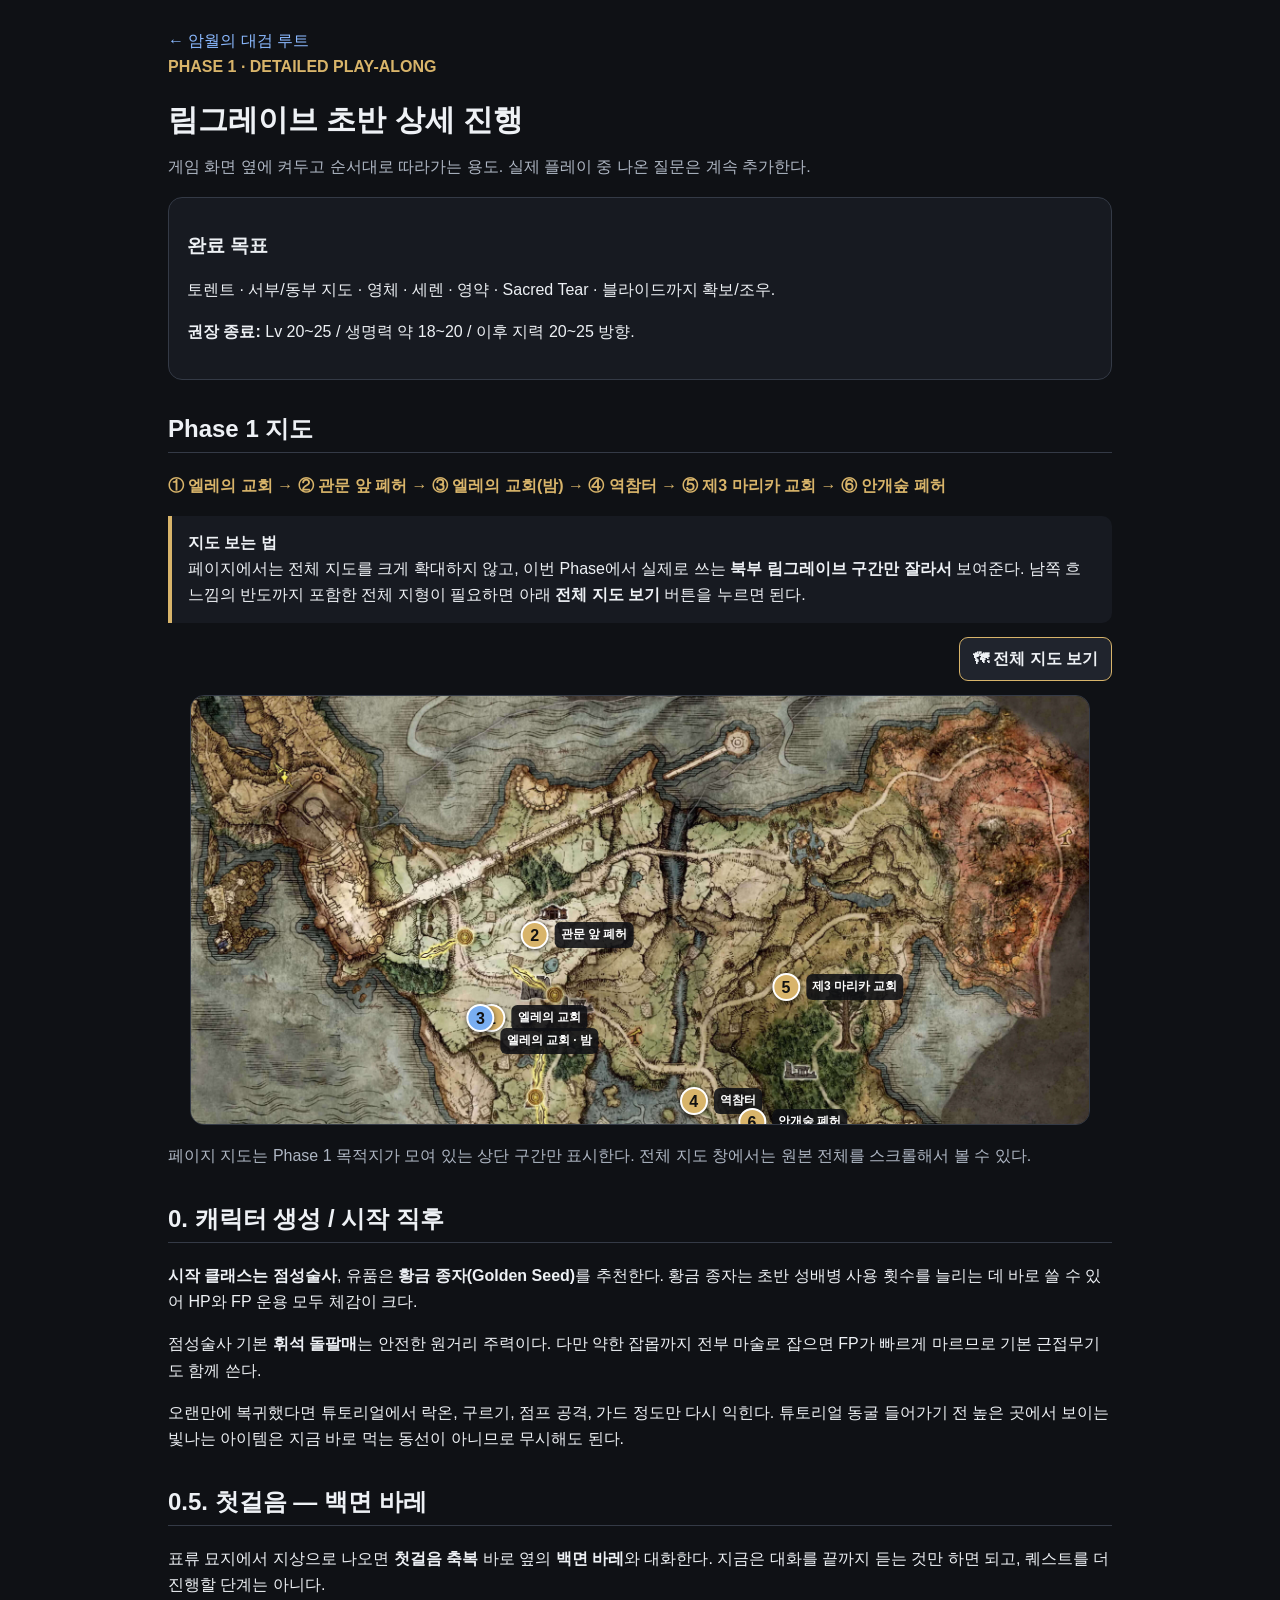
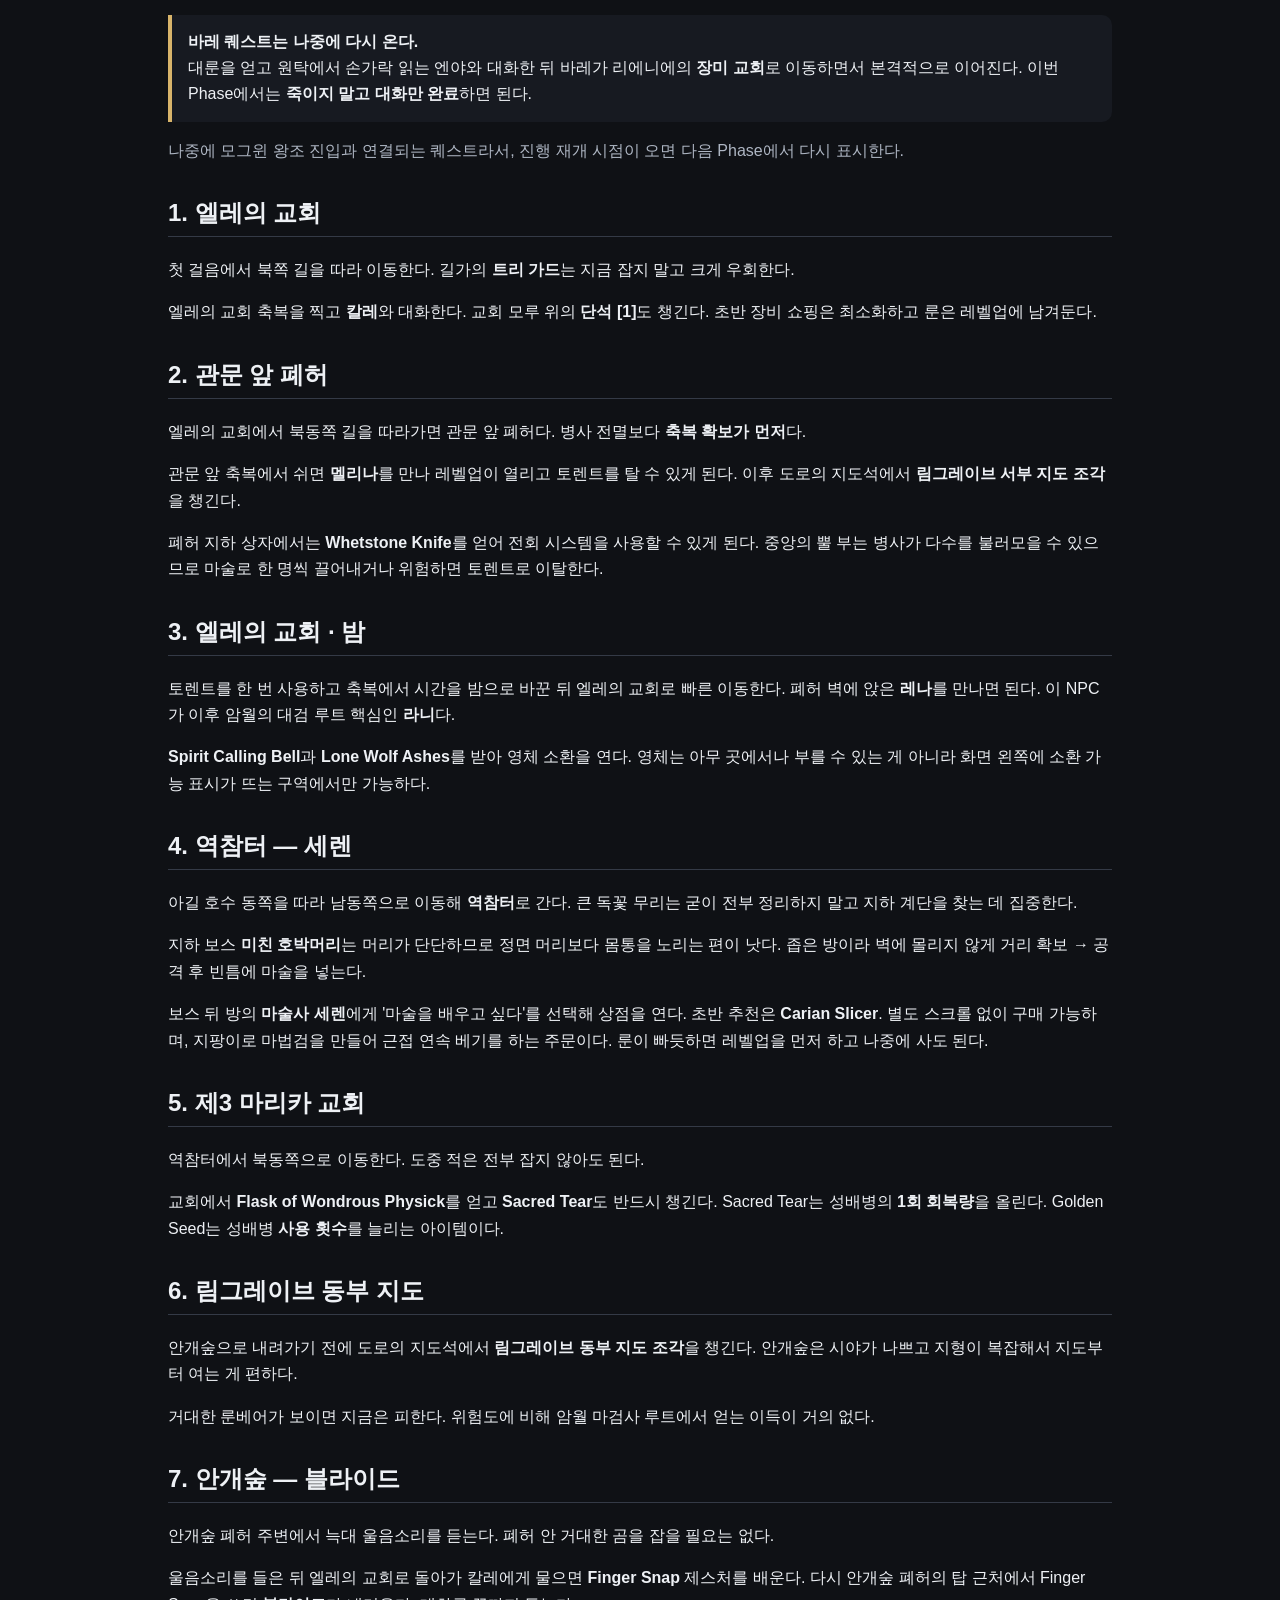
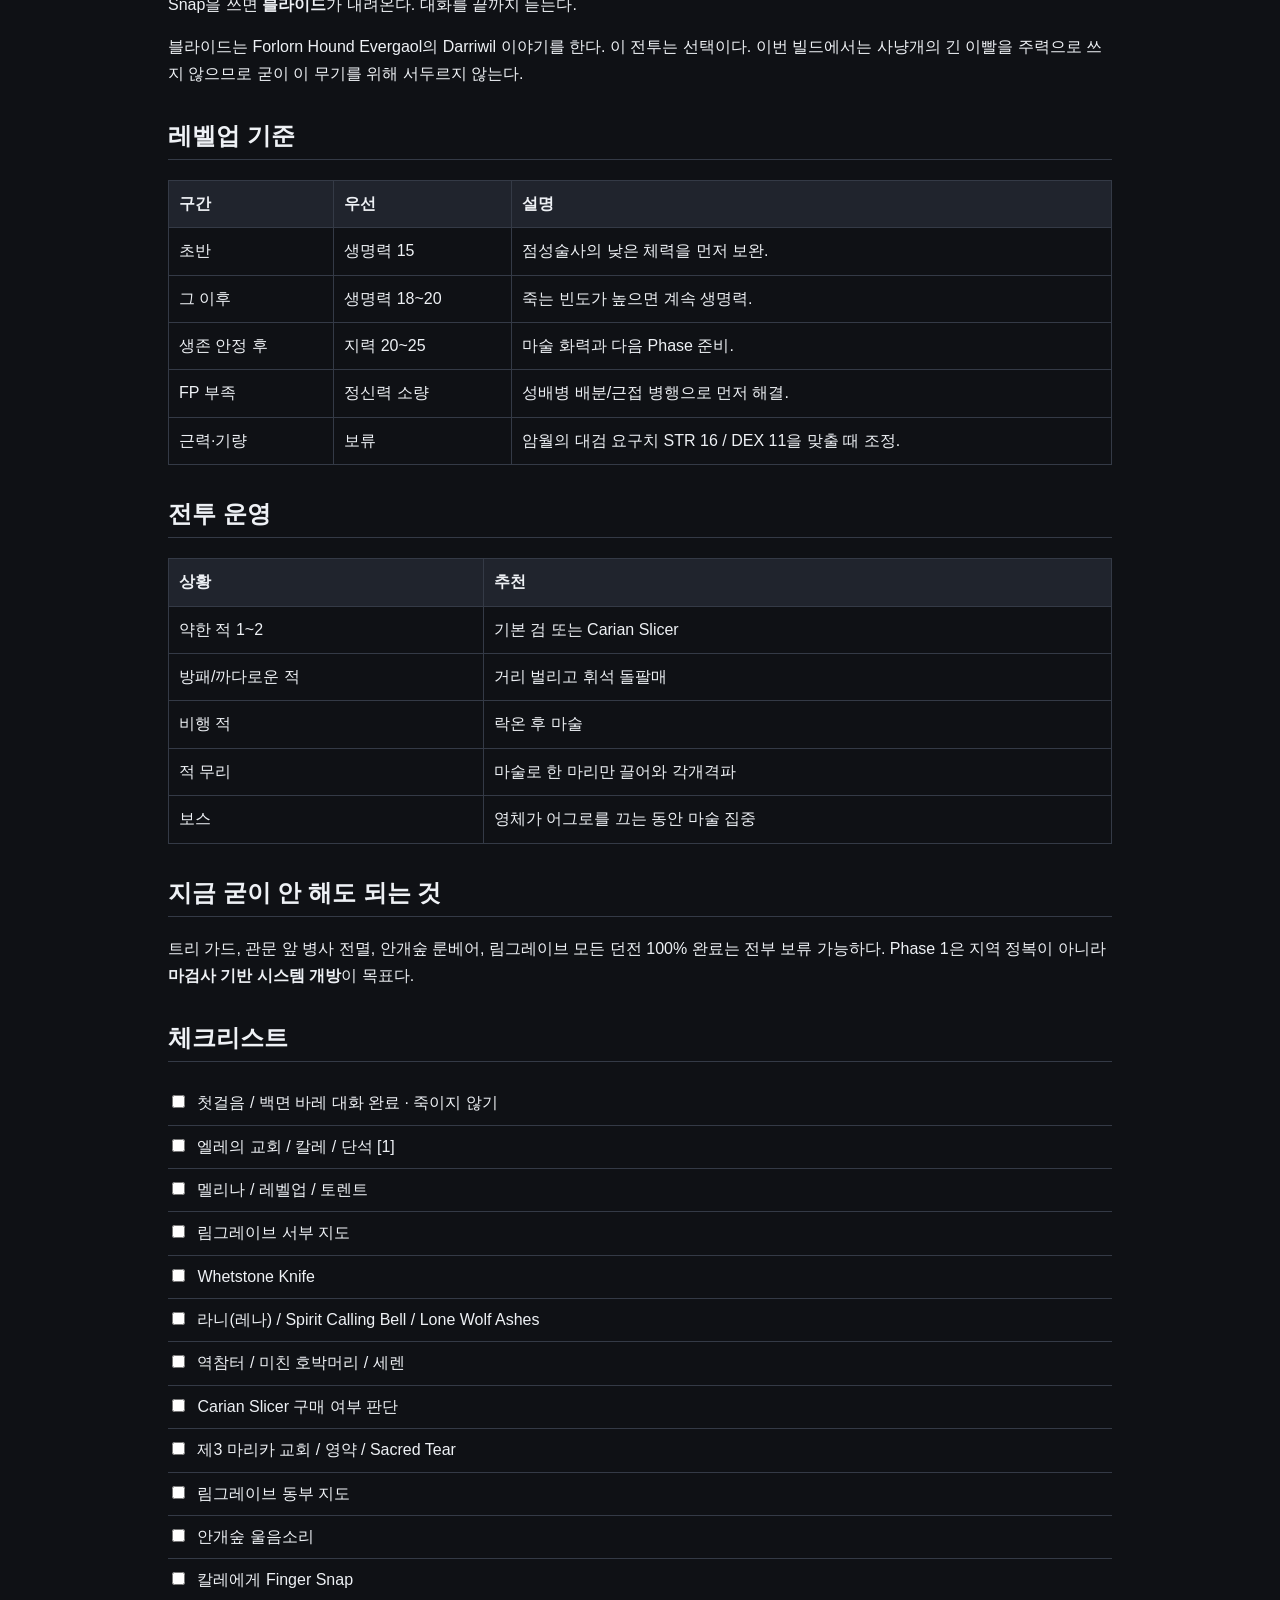
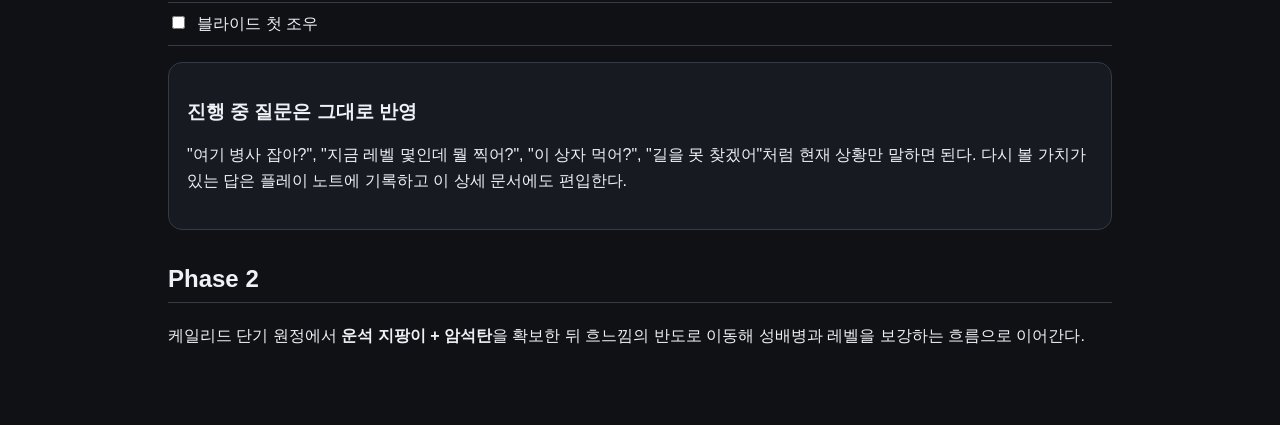
==== commit 5a01b09e: "Add Varre checkpoint and tighten Phase 1 map crop" ====
--- a/builds/dark-moon-greatsword/phase-01.html
+++ b/builds/dark-moon-greatsword/phase-01.html
@@ -1 +1 @@
-<!doctype html><html lang="ko"><head><meta charset="utf-8"><meta name="viewport" content="width=device-width,initial-scale=1"><title>Phase 1 상세 가이드</title><link rel="stylesheet" href="../../assets/css/style.css"></head><body><main><a href="index.html">← 암월의 대검 루트</a><div class="subtitle">PHASE 1 · DETAILED PLAY-ALONG</div><h1>림그레이브 초반 상세 진행</h1><p class="muted">게임 화면 옆에 켜두고 순서대로 따라가는 용도. 실제 플레이 중 나온 질문은 계속 추가한다.</p><div class="card"><h3>완료 목표</h3><p>토렌트 · 서부/동부 지도 · 영체 · 세렌 · 영약 · Sacred Tear · 블라이드까지 확보/조우.</p><p><b>권장 종료:</b> Lv 20~25 / 생명력 약 18~20 / 이후 지력 20~25 방향.</p></div><h2>Phase 1 지도</h2><p class="route-summary">① 엘레의 교회 → ② 관문 앞 폐허 → ③ 엘레의 교회(밤) → ④ 역참터 → ⑤ 제3 마리카 교회 → ⑥ 안개숲 폐허</p><div class="callout"><b>지도 보는 법</b><br>페이지에서는 이번 Phase 동선이 잘 보이도록 림그레이브 중앙 진행 구간을 확대해서 보여준다. 전체 지형이 필요하면 아래 <b>전체 지도 보기</b> 버튼을 누르면 된다.</div><div class="map-toolbar"><button class="map-button" type="button" onclick="document.getElementById('fullMap').showModal()">🗺 전체 지도 보기</button></div><div class="map-zoom-viewport" aria-label="Phase 1 확대 지도"><div class="map-canvas"><img src="../../assets/images/maps/limgrave-reference.jpg" alt="림그레이브 Phase 1 확대 지도"><div class="pin p1"><span>1</span><b>엘레의 교회</b></div><div class="pin p2"><span>2</span><b>관문 앞 폐허</b></div><div class="pin p3"><span>3</span><b>엘레의 교회 · 밤</b></div><div class="pin p4"><span>4</span><b>역참터</b></div><div class="pin p5"><span>5</span><b>제3 마리카 교회</b></div><div class="pin p6"><span>6</span><b>안개숲 폐허</b></div></div></div><p class="muted">확대 화면에는 이번 Phase에서 이동할 구간만 크게 표시한다. 전체 지도 창은 스크롤해서 세부 지형을 볼 수 있다.</p><dialog id="fullMap" class="map-dialog"><div class="map-dialog-header"><strong>림그레이브 전체 지도</strong><button class="map-close" type="button" onclick="document.getElementById('fullMap').close()">닫기 ✕</button></div><div class="map-dialog-body"><div class="map-full-canvas"><img src="../../assets/images/maps/limgrave-reference.jpg" alt="림그레이브 전체 참고 지도"><div class="pin p1"><span>1</span><b>엘레의 교회</b></div><div class="pin p2"><span>2</span><b>관문 앞 폐허</b></div><div class="pin p3"><span>3</span><b>엘레의 교회 · 밤</b></div><div class="pin p4"><span>4</span><b>역참터</b></div><div class="pin p5"><span>5</span><b>제3 마리카 교회</b></div><div class="pin p6"><span>6</span><b>안개숲 폐허</b></div></div></div></dialog><h2>0. 캐릭터 생성 / 시작 직후</h2><p><b>시작 클래스는 점성술사</b>, 유품은 <b>황금 종자(Golden Seed)</b>를 추천한다. 황금 종자는 초반 성배병 사용 횟수를 늘리는 데 바로 쓸 수 있어 HP와 FP 운용 모두 체감이 크다.</p><p>점성술사 기본 <b>휘석 돌팔매</b>는 안전한 원거리 주력이다. 다만 약한 잡몹까지 전부 마술로 잡으면 FP가 빠르게 마르므로 기본 근접무기도 함께 쓴다.</p><p>오랜만에 복귀했다면 튜토리얼에서 락온, 구르기, 점프 공격, 가드 정도만 다시 익힌다. 튜토리얼 동굴 들어가기 전 높은 곳에서 보이는 빛나는 아이템은 지금 바로 먹는 동선이 아니므로 무시해도 된다.</p><h2>1. 엘레의 교회</h2><p>첫 걸음에서 북쪽 길을 따라 이동한다. 길가의 <b>트리 가드</b>는 지금 잡지 말고 크게 우회한다.</p><p>엘레의 교회 축복을 찍고 <b>칼레</b>와 대화한다. 교회 모루 위의 <b>단석 [1]</b>도 챙긴다. 초반 장비 쇼핑은 최소화하고 룬은 레벨업에 남겨둔다.</p><h2>2. 관문 앞 폐허</h2><p>엘레의 교회에서 북동쪽 길을 따라가면 관문 앞 폐허다. 병사 전멸보다 <b>축복 확보가 먼저</b>다.</p><p>관문 앞 축복에서 쉬면 <b>멜리나</b>를 만나 레벨업이 열리고 토렌트를 탈 수 있게 된다. 이후 도로의 지도석에서 <b>림그레이브 서부 지도 조각</b>을 챙긴다.</p><p>폐허 지하 상자에서는 <b>Whetstone Knife</b>를 얻어 전회 시스템을 사용할 수 있게 된다. 중앙의 뿔 부는 병사가 다수를 불러모을 수 있으므로 마술로 한 명씩 끌어내거나 위험하면 토렌트로 이탈한다.</p><h2>3. 엘레의 교회 · 밤</h2><p>토렌트를 한 번 사용하고 축복에서 시간을 밤으로 바꾼 뒤 엘레의 교회로 빠른 이동한다. 폐허 벽에 앉은 <b>레나</b>를 만나면 된다. 이 NPC가 이후 암월의 대검 루트 핵심인 <b>라니</b>다.</p><p><b>Spirit Calling Bell</b>과 <b>Lone Wolf Ashes</b>를 받아 영체 소환을 연다. 영체는 아무 곳에서나 부를 수 있는 게 아니라 화면 왼쪽에 소환 가능 표시가 뜨는 구역에서만 가능하다.</p><h2>4. 역참터 — 세렌</h2><p>아길 호수 동쪽을 따라 남동쪽으로 이동해 <b>역참터</b>로 간다. 큰 독꽃 무리는 굳이 전부 정리하지 말고 지하 계단을 찾는 데 집중한다.</p><p>지하 보스 <b>미친 호박머리</b>는 머리가 단단하므로 정면 머리보다 몸통을 노리는 편이 낫다. 좁은 방이라 벽에 몰리지 않게 거리 확보 → 공격 후 빈틈에 마술을 넣는다.</p><p>보스 뒤 방의 <b>마술사 세렌</b>에게 '마술을 배우고 싶다'를 선택해 상점을 연다. 초반 추천은 <b>Carian Slicer</b>. 별도 스크롤 없이 구매 가능하며, 지팡이로 마법검을 만들어 근접 연속 베기를 하는 주문이다. 룬이 빠듯하면 레벨업을 먼저 하고 나중에 사도 된다.</p><h2>5. 제3 마리카 교회</h2><p>역참터에서 북동쪽으로 이동한다. 도중 적은 전부 잡지 않아도 된다.</p><p>교회에서 <b>Flask of Wondrous Physick</b>를 얻고 <b>Sacred Tear</b>도 반드시 챙긴다. Sacred Tear는 성배병의 <b>1회 회복량</b>을 올린다. Golden Seed는 성배병 <b>사용 횟수</b>를 늘리는 아이템이다.</p><h2>6. 림그레이브 동부 지도</h2><p>안개숲으로 내려가기 전에 도로의 지도석에서 <b>림그레이브 동부 지도 조각</b>을 챙긴다. 안개숲은 시야가 나쁘고 지형이 복잡해서 지도부터 여는 게 편하다.</p><p>거대한 룬베어가 보이면 지금은 피한다. 위험도에 비해 암월 마검사 루트에서 얻는 이득이 거의 없다.</p><h2>7. 안개숲 — 블라이드</h2><p>안개숲 폐허 주변에서 늑대 울음소리를 듣는다. 폐허 안 거대한 곰을 잡을 필요는 없다.</p><p>울음소리를 들은 뒤 엘레의 교회로 돌아가 칼레에게 물으면 <b>Finger Snap</b> 제스처를 배운다. 다시 안개숲 폐허의 탑 근처에서 Finger Snap을 쓰면 <b>블라이드</b>가 내려온다. 대화를 끝까지 듣는다.</p><p>블라이드는 Forlorn Hound Evergaol의 Darriwil 이야기를 한다. 이 전투는 선택이다. 이번 빌드에서는 사냥개의 긴 이빨을 주력으로 쓰지 않으므로 굳이 이 무기를 위해 서두르지 않는다.</p><h2>레벨업 기준</h2><table><tr><th>구간</th><th>우선</th><th>설명</th></tr><tr><td>초반</td><td>생명력 15</td><td>점성술사의 낮은 체력을 먼저 보완.</td></tr><tr><td>그 이후</td><td>생명력 18~20</td><td>죽는 빈도가 높으면 계속 생명력.</td></tr><tr><td>생존 안정 후</td><td>지력 20~25</td><td>마술 화력과 다음 Phase 준비.</td></tr><tr><td>FP 부족</td><td>정신력 소량</td><td>성배병 배분/근접 병행으로 먼저 해결.</td></tr><tr><td>근력·기량</td><td>보류</td><td>암월의 대검 요구치 STR 16 / DEX 11을 맞출 때 조정.</td></tr></table><h2>전투 운영</h2><table><tr><th>상황</th><th>추천</th></tr><tr><td>약한 적 1~2</td><td>기본 검 또는 Carian Slicer</td></tr><tr><td>방패/까다로운 적</td><td>거리 벌리고 휘석 돌팔매</td></tr><tr><td>비행 적</td><td>락온 후 마술</td></tr><tr><td>적 무리</td><td>마술로 한 마리만 끌어와 각개격파</td></tr><tr><td>보스</td><td>영체가 어그로를 끄는 동안 마술 집중</td></tr></table><h2>지금 굳이 안 해도 되는 것</h2><p>트리 가드, 관문 앞 병사 전멸, 안개숲 룬베어, 림그레이브 모든 던전 100% 완료는 전부 보류 가능하다. Phase 1은 지역 정복이 아니라 <b>마검사 기반 시스템 개방</b>이 목표다.</p><h2>체크리스트</h2><ul class="checklist"><li><label><input type="checkbox"> 엘레의 교회 / 칼레 / 단석 [1]</label></li><li><label><input type="checkbox"> 멜리나 / 레벨업 / 토렌트</label></li><li><label><input type="checkbox"> 림그레이브 서부 지도</label></li><li><label><input type="checkbox"> Whetstone Knife</label></li><li><label><input type="checkbox"> 라니(레나) / Spirit Calling Bell / Lone Wolf Ashes</label></li><li><label><input type="checkbox"> 역참터 / 미친 호박머리 / 세렌</label></li><li><label><input type="checkbox"> Carian Slicer 구매 여부 판단</label></li><li><label><input type="checkbox"> 제3 마리카 교회 / 영약 / Sacred Tear</label></li><li><label><input type="checkbox"> 림그레이브 동부 지도</label></li><li><label><input type="checkbox"> 안개숲 울음소리</label></li><li><label><input type="checkbox"> 칼레에게 Finger Snap</label></li><li><label><input type="checkbox"> 블라이드 첫 조우</label></li></ul><div class="card"><h3>진행 중 질문은 그대로 반영</h3><p>"여기 병사 잡아?", "지금 레벨 몇인데 뭘 찍어?", "이 상자 먹어?", "길을 못 찾겠어"처럼 현재 상황만 말하면 된다. 다시 볼 가치가 있는 답은 플레이 노트에 기록하고 이 상세 문서에도 편입한다.</p></div><h2>Phase 2</h2><p>케일리드 단기 원정에서 <b>운석 지팡이 + 암석탄</b>을 확보한 뒤 흐느낌의 반도로 이동해 성배병과 레벨을 보강하는 흐름으로 이어간다.</p></main><script>const d=document.getElementById('fullMap');d.addEventListener('click',e=>{if(e.target===d)d.close()});</script></body></html>+<!doctype html><html lang="ko"><head><meta charset="utf-8"><meta name="viewport" content="width=device-width,initial-scale=1"><title>Phase 1 상세 가이드</title><link rel="stylesheet" href="../../assets/css/style.css"></head><body><main><a href="index.html">← 암월의 대검 루트</a><div class="subtitle">PHASE 1 · DETAILED PLAY-ALONG</div><h1>림그레이브 초반 상세 진행</h1><p class="muted">게임 화면 옆에 켜두고 순서대로 따라가는 용도. 실제 플레이 중 나온 질문은 계속 추가한다.</p><div class="card"><h3>완료 목표</h3><p>토렌트 · 서부/동부 지도 · 영체 · 세렌 · 영약 · Sacred Tear · 블라이드까지 확보/조우.</p><p><b>권장 종료:</b> Lv 20~25 / 생명력 약 18~20 / 이후 지력 20~25 방향.</p></div><h2>Phase 1 지도</h2><p class="route-summary">① 엘레의 교회 → ② 관문 앞 폐허 → ③ 엘레의 교회(밤) → ④ 역참터 → ⑤ 제3 마리카 교회 → ⑥ 안개숲 폐허</p><div class="callout"><b>지도 보는 법</b><br>페이지에서는 전체 지도를 크게 확대하지 않고, 이번 Phase에서 실제로 쓰는 <b>북부 림그레이브 구간만 잘라서</b> 보여준다. 남쪽 흐느낌의 반도까지 포함한 전체 지형이 필요하면 아래 <b>전체 지도 보기</b> 버튼을 누르면 된다.</div><div class="map-toolbar"><button class="map-button" type="button" onclick="document.getElementById('fullMap').showModal()">🗺 전체 지도 보기</button></div><div class="map-zoom-viewport" aria-label="Phase 1 진행 구간 지도"><div class="map-canvas"><img src="../../assets/images/maps/limgrave-reference.jpg" alt="림그레이브 Phase 1 진행 구간 지도"><div class="pin p1"><span>1</span><b>엘레의 교회</b></div><div class="pin p2"><span>2</span><b>관문 앞 폐허</b></div><div class="pin p3"><span>3</span><b>엘레의 교회 · 밤</b></div><div class="pin p4"><span>4</span><b>역참터</b></div><div class="pin p5"><span>5</span><b>제3 마리카 교회</b></div><div class="pin p6"><span>6</span><b>안개숲 폐허</b></div></div></div><p class="muted">페이지 지도는 Phase 1 목적지가 모여 있는 상단 구간만 표시한다. 전체 지도 창에서는 원본 전체를 스크롤해서 볼 수 있다.</p><dialog id="fullMap" class="map-dialog"><div class="map-dialog-header"><strong>림그레이브 전체 지도</strong><button class="map-close" type="button" onclick="document.getElementById('fullMap').close()">닫기 ✕</button></div><div class="map-dialog-body"><div class="map-full-canvas"><img src="../../assets/images/maps/limgrave-reference.jpg" alt="림그레이브 전체 참고 지도"><div class="pin p1"><span>1</span><b>엘레의 교회</b></div><div class="pin p2"><span>2</span><b>관문 앞 폐허</b></div><div class="pin p3"><span>3</span><b>엘레의 교회 · 밤</b></div><div class="pin p4"><span>4</span><b>역참터</b></div><div class="pin p5"><span>5</span><b>제3 마리카 교회</b></div><div class="pin p6"><span>6</span><b>안개숲 폐허</b></div></div></div></dialog><h2>0. 캐릭터 생성 / 시작 직후</h2><p><b>시작 클래스는 점성술사</b>, 유품은 <b>황금 종자(Golden Seed)</b>를 추천한다. 황금 종자는 초반 성배병 사용 횟수를 늘리는 데 바로 쓸 수 있어 HP와 FP 운용 모두 체감이 크다.</p><p>점성술사 기본 <b>휘석 돌팔매</b>는 안전한 원거리 주력이다. 다만 약한 잡몹까지 전부 마술로 잡으면 FP가 빠르게 마르므로 기본 근접무기도 함께 쓴다.</p><p>오랜만에 복귀했다면 튜토리얼에서 락온, 구르기, 점프 공격, 가드 정도만 다시 익힌다. 튜토리얼 동굴 들어가기 전 높은 곳에서 보이는 빛나는 아이템은 지금 바로 먹는 동선이 아니므로 무시해도 된다.</p><h2>0.5. 첫걸음 — 백면 바레</h2><p>표류 묘지에서 지상으로 나오면 <b>첫걸음 축복</b> 바로 옆의 <b>백면 바레</b>와 대화한다. 지금은 대화를 끝까지 듣는 것만 하면 되고, 퀘스트를 더 진행할 단계는 아니다.</p><div class="callout"><b>바레 퀘스트는 나중에 다시 온다.</b><br>대룬을 얻고 원탁에서 손가락 읽는 엔야와 대화한 뒤 바레가 리에니에의 <b>장미 교회</b>로 이동하면서 본격적으로 이어진다. 이번 Phase에서는 <b>죽이지 말고 대화만 완료</b>하면 된다.</div><p class="muted">나중에 모그윈 왕조 진입과 연결되는 퀘스트라서, 진행 재개 시점이 오면 다음 Phase에서 다시 표시한다.</p><h2>1. 엘레의 교회</h2><p>첫 걸음에서 북쪽 길을 따라 이동한다. 길가의 <b>트리 가드</b>는 지금 잡지 말고 크게 우회한다.</p><p>엘레의 교회 축복을 찍고 <b>칼레</b>와 대화한다. 교회 모루 위의 <b>단석 [1]</b>도 챙긴다. 초반 장비 쇼핑은 최소화하고 룬은 레벨업에 남겨둔다.</p><h2>2. 관문 앞 폐허</h2><p>엘레의 교회에서 북동쪽 길을 따라가면 관문 앞 폐허다. 병사 전멸보다 <b>축복 확보가 먼저</b>다.</p><p>관문 앞 축복에서 쉬면 <b>멜리나</b>를 만나 레벨업이 열리고 토렌트를 탈 수 있게 된다. 이후 도로의 지도석에서 <b>림그레이브 서부 지도 조각</b>을 챙긴다.</p><p>폐허 지하 상자에서는 <b>Whetstone Knife</b>를 얻어 전회 시스템을 사용할 수 있게 된다. 중앙의 뿔 부는 병사가 다수를 불러모을 수 있으므로 마술로 한 명씩 끌어내거나 위험하면 토렌트로 이탈한다.</p><h2>3. 엘레의 교회 · 밤</h2><p>토렌트를 한 번 사용하고 축복에서 시간을 밤으로 바꾼 뒤 엘레의 교회로 빠른 이동한다. 폐허 벽에 앉은 <b>레나</b>를 만나면 된다. 이 NPC가 이후 암월의 대검 루트 핵심인 <b>라니</b>다.</p><p><b>Spirit Calling Bell</b>과 <b>Lone Wolf Ashes</b>를 받아 영체 소환을 연다. 영체는 아무 곳에서나 부를 수 있는 게 아니라 화면 왼쪽에 소환 가능 표시가 뜨는 구역에서만 가능하다.</p><h2>4. 역참터 — 세렌</h2><p>아길 호수 동쪽을 따라 남동쪽으로 이동해 <b>역참터</b>로 간다. 큰 독꽃 무리는 굳이 전부 정리하지 말고 지하 계단을 찾는 데 집중한다.</p><p>지하 보스 <b>미친 호박머리</b>는 머리가 단단하므로 정면 머리보다 몸통을 노리는 편이 낫다. 좁은 방이라 벽에 몰리지 않게 거리 확보 → 공격 후 빈틈에 마술을 넣는다.</p><p>보스 뒤 방의 <b>마술사 세렌</b>에게 '마술을 배우고 싶다'를 선택해 상점을 연다. 초반 추천은 <b>Carian Slicer</b>. 별도 스크롤 없이 구매 가능하며, 지팡이로 마법검을 만들어 근접 연속 베기를 하는 주문이다. 룬이 빠듯하면 레벨업을 먼저 하고 나중에 사도 된다.</p><h2>5. 제3 마리카 교회</h2><p>역참터에서 북동쪽으로 이동한다. 도중 적은 전부 잡지 않아도 된다.</p><p>교회에서 <b>Flask of Wondrous Physick</b>를 얻고 <b>Sacred Tear</b>도 반드시 챙긴다. Sacred Tear는 성배병의 <b>1회 회복량</b>을 올린다. Golden Seed는 성배병 <b>사용 횟수</b>를 늘리는 아이템이다.</p><h2>6. 림그레이브 동부 지도</h2><p>안개숲으로 내려가기 전에 도로의 지도석에서 <b>림그레이브 동부 지도 조각</b>을 챙긴다. 안개숲은 시야가 나쁘고 지형이 복잡해서 지도부터 여는 게 편하다.</p><p>거대한 룬베어가 보이면 지금은 피한다. 위험도에 비해 암월 마검사 루트에서 얻는 이득이 거의 없다.</p><h2>7. 안개숲 — 블라이드</h2><p>안개숲 폐허 주변에서 늑대 울음소리를 듣는다. 폐허 안 거대한 곰을 잡을 필요는 없다.</p><p>울음소리를 들은 뒤 엘레의 교회로 돌아가 칼레에게 물으면 <b>Finger Snap</b> 제스처를 배운다. 다시 안개숲 폐허의 탑 근처에서 Finger Snap을 쓰면 <b>블라이드</b>가 내려온다. 대화를 끝까지 듣는다.</p><p>블라이드는 Forlorn Hound Evergaol의 Darriwil 이야기를 한다. 이 전투는 선택이다. 이번 빌드에서는 사냥개의 긴 이빨을 주력으로 쓰지 않으므로 굳이 이 무기를 위해 서두르지 않는다.</p><h2>레벨업 기준</h2><table><tr><th>구간</th><th>우선</th><th>설명</th></tr><tr><td>초반</td><td>생명력 15</td><td>점성술사의 낮은 체력을 먼저 보완.</td></tr><tr><td>그 이후</td><td>생명력 18~20</td><td>죽는 빈도가 높으면 계속 생명력.</td></tr><tr><td>생존 안정 후</td><td>지력 20~25</td><td>마술 화력과 다음 Phase 준비.</td></tr><tr><td>FP 부족</td><td>정신력 소량</td><td>성배병 배분/근접 병행으로 먼저 해결.</td></tr><tr><td>근력·기량</td><td>보류</td><td>암월의 대검 요구치 STR 16 / DEX 11을 맞출 때 조정.</td></tr></table><h2>전투 운영</h2><table><tr><th>상황</th><th>추천</th></tr><tr><td>약한 적 1~2</td><td>기본 검 또는 Carian Slicer</td></tr><tr><td>방패/까다로운 적</td><td>거리 벌리고 휘석 돌팔매</td></tr><tr><td>비행 적</td><td>락온 후 마술</td></tr><tr><td>적 무리</td><td>마술로 한 마리만 끌어와 각개격파</td></tr><tr><td>보스</td><td>영체가 어그로를 끄는 동안 마술 집중</td></tr></table><h2>지금 굳이 안 해도 되는 것</h2><p>트리 가드, 관문 앞 병사 전멸, 안개숲 룬베어, 림그레이브 모든 던전 100% 완료는 전부 보류 가능하다. Phase 1은 지역 정복이 아니라 <b>마검사 기반 시스템 개방</b>이 목표다.</p><h2>체크리스트</h2><ul class="checklist"><li><label><input type="checkbox"> 첫걸음 / 백면 바레 대화 완료 · 죽이지 않기</label></li><li><label><input type="checkbox"> 엘레의 교회 / 칼레 / 단석 [1]</label></li><li><label><input type="checkbox"> 멜리나 / 레벨업 / 토렌트</label></li><li><label><input type="checkbox"> 림그레이브 서부 지도</label></li><li><label><input type="checkbox"> Whetstone Knife</label></li><li><label><input type="checkbox"> 라니(레나) / Spirit Calling Bell / Lone Wolf Ashes</label></li><li><label><input type="checkbox"> 역참터 / 미친 호박머리 / 세렌</label></li><li><label><input type="checkbox"> Carian Slicer 구매 여부 판단</label></li><li><label><input type="checkbox"> 제3 마리카 교회 / 영약 / Sacred Tear</label></li><li><label><input type="checkbox"> 림그레이브 동부 지도</label></li><li><label><input type="checkbox"> 안개숲 울음소리</label></li><li><label><input type="checkbox"> 칼레에게 Finger Snap</label></li><li><label><input type="checkbox"> 블라이드 첫 조우</label></li></ul><div class="card"><h3>진행 중 질문은 그대로 반영</h3><p>"여기 병사 잡아?", "지금 레벨 몇인데 뭘 찍어?", "이 상자 먹어?", "길을 못 찾겠어"처럼 현재 상황만 말하면 된다. 다시 볼 가치가 있는 답은 플레이 노트에 기록하고 이 상세 문서에도 편입한다.</p></div><h2>Phase 2</h2><p>케일리드 단기 원정에서 <b>운석 지팡이 + 암석탄</b>을 확보한 뒤 흐느낌의 반도로 이동해 성배병과 레벨을 보강하는 흐름으로 이어간다.</p></main><script>const d=document.getElementById('fullMap');d.addEventListener('click',e=>{if(e.target===d)d.close()});</script></body></html>
--- a/assets/css/style.css
+++ b/assets/css/style.css
@@ -1 +1 @@
-:root{--bg:#0f1115;--panel:#171a21;--panel2:#20242d;--text:#eef1f5;--muted:#aeb6c3;--gold:#d8b46a;--blue:#79aef2;--green:#7dc6a2;--red:#d77b7b;--border:#343a46}*{box-sizing:border-box}body{margin:0;background:var(--bg);color:var(--text);font-family:-apple-system,BlinkMacSystemFont,"Segoe UI","Noto Sans KR",sans-serif;line-height:1.65}main{max-width:980px;margin:auto;padding:28px 18px 60px}a{color:#8bb9ff;text-decoration:none}a:hover{text-decoration:underline}h1,h2,h3{line-height:1.25}h1{font-size:30px;margin-bottom:8px}h2{margin-top:34px;border-bottom:1px solid var(--border);padding-bottom:8px}.subtitle,.gold{color:var(--gold);font-weight:700}.muted{color:var(--muted)}.card{background:var(--panel);border:1px solid var(--border);border-radius:14px;padding:18px;margin:14px 0}.grid{display:grid;grid-template-columns:repeat(auto-fit,minmax(220px,1fr));gap:12px}.step{display:grid;grid-template-columns:44px 1fr;gap:12px;background:var(--panel);border:1px solid var(--border);border-radius:12px;padding:13px;margin:10px 0}.step h3{margin:3px 0 6px}.num{width:36px;height:36px;border-radius:50%;display:grid;place-items:center;background:#292f3a;color:var(--gold);font-weight:800}table{width:100%;border-collapse:collapse;margin:12px 0}th,td{border:1px solid var(--border);padding:10px;text-align:left;vertical-align:top}th{background:var(--panel2)}.build-card{display:block;color:var(--text);transition:.15s}.build-card:hover{border-color:var(--gold);text-decoration:none}.status{display:inline-block;padding:3px 8px;border-radius:999px;background:var(--panel2);color:var(--gold);font-size:12px}.phase-nav{display:flex;gap:8px;flex-wrap:wrap;margin:18px 0}.phase-nav a{background:var(--panel2);padding:7px 11px;border-radius:8px}.map img,.reference img{width:100%;height:auto;border-radius:12px;border:1px solid var(--border)}.callout{border-left:4px solid var(--gold);background:var(--panel);padding:14px 16px;border-radius:0 10px 10px 0;margin:14px 0}.checklist{list-style:none;padding:0}.checklist li{padding:8px 0;border-bottom:1px solid var(--border)}.checklist input{margin-right:8px}.route-summary{font-weight:700;color:var(--gold)}.map-toolbar{display:flex;justify-content:flex-end;margin:10px 0}.map-button{appearance:none;border:1px solid var(--gold);background:var(--panel2);color:var(--text);font:inherit;font-weight:700;padding:8px 13px;border-radius:9px;cursor:pointer}.map-button:hover{background:#2a303b}.map-zoom-viewport{position:relative;max-width:900px;height:520px;margin:14px auto 18px;overflow:hidden;border-radius:14px;border:1px solid var(--border);background:#111}.map-canvas{position:absolute;width:150%;left:-28%;top:-31%}.map-canvas>img,.map-full-canvas>img{width:100%;height:auto;display:block}.pin{position:absolute;display:flex;align-items:center;gap:6px;transform:translate(-50%,-50%);z-index:2;white-space:nowrap}.pin span{width:28px;height:28px;border-radius:50%;display:grid;place-items:center;background:var(--gold);color:#111;font-weight:900;border:2px solid white;box-shadow:0 1px 5px rgba(0,0,0,.65)}.pin b{font-size:12px;background:rgba(15,17,21,.88);padding:3px 6px;border-radius:6px;color:#fff}.p1{left:38%;top:31%}.p2{left:43%;top:23%}.p3{left:38%;top:31%}.p3 span{background:var(--blue)}.p3 b{transform:translateY(23px)}.p4{left:59%;top:39%}.p5{left:72%;top:28%}.p6{left:67%;top:41%}.map-dialog{width:min(94vw,1100px);max-height:94vh;padding:0;border:1px solid var(--border);border-radius:14px;background:var(--panel);color:var(--text)}.map-dialog::backdrop{background:rgba(0,0,0,.82)}.map-dialog-header{display:flex;justify-content:space-between;align-items:center;gap:12px;padding:12px 14px;border-bottom:1px solid var(--border);position:sticky;top:0;background:var(--panel);z-index:4}.map-dialog-header strong{color:var(--gold)}.map-close{appearance:none;border:1px solid var(--border);background:var(--panel2);color:var(--text);font:inherit;padding:6px 10px;border-radius:8px;cursor:pointer}.map-dialog-body{max-height:calc(94vh - 58px);overflow:auto;padding:12px}.map-full-canvas{position:relative;width:100%;min-width:720px}.ref-grid{display:grid;grid-template-columns:repeat(auto-fit,minmax(250px,1fr));gap:14px}.ref-grid figure{margin:0}.ref-grid figcaption{font-size:13px;color:var(--muted);margin-top:6px}.pill{display:inline-block;padding:2px 8px;border-radius:999px;background:var(--panel2);font-size:12px;color:var(--muted)}code{background:var(--panel2);padding:2px 5px;border-radius:5px}@media(max-width:620px){.map-zoom-viewport{height:390px}.map-canvas{width:190%;left:-53%;top:-25%}.map-toolbar{justify-content:stretch}.map-button{width:100%}.map-full-canvas{min-width:680px}.pin b{font-size:10px;max-width:105px;white-space:normal;line-height:1.2}.pin span{width:24px;height:24px;font-size:12px}.step{grid-template-columns:38px 1fr}th,td{font-size:14px;padding:8px}}+:root{--bg:#0f1115;--panel:#171a21;--panel2:#20242d;--text:#eef1f5;--muted:#aeb6c3;--gold:#d8b46a;--blue:#79aef2;--green:#7dc6a2;--red:#d77b7b;--border:#343a46}*{box-sizing:border-box}body{margin:0;background:var(--bg);color:var(--text);font-family:-apple-system,BlinkMacSystemFont,"Segoe UI","Noto Sans KR",sans-serif;line-height:1.65}main{max-width:980px;margin:auto;padding:28px 18px 60px}a{color:#8bb9ff;text-decoration:none}a:hover{text-decoration:underline}h1,h2,h3{line-height:1.25}h1{font-size:30px;margin-bottom:8px}h2{margin-top:34px;border-bottom:1px solid var(--border);padding-bottom:8px}.subtitle,.gold{color:var(--gold);font-weight:700}.muted{color:var(--muted)}.card{background:var(--panel);border:1px solid var(--border);border-radius:14px;padding:18px;margin:14px 0}.grid{display:grid;grid-template-columns:repeat(auto-fit,minmax(220px,1fr));gap:12px}.step{display:grid;grid-template-columns:44px 1fr;gap:12px;background:var(--panel);border:1px solid var(--border);border-radius:12px;padding:13px;margin:10px 0}.step h3{margin:3px 0 6px}.num{width:36px;height:36px;border-radius:50%;display:grid;place-items:center;background:#292f3a;color:var(--gold);font-weight:800}table{width:100%;border-collapse:collapse;margin:12px 0}th,td{border:1px solid var(--border);padding:10px;text-align:left;vertical-align:top}th{background:var(--panel2)}.build-card{display:block;color:var(--text);transition:.15s}.build-card:hover{border-color:var(--gold);text-decoration:none}.status{display:inline-block;padding:3px 8px;border-radius:999px;background:var(--panel2);color:var(--gold);font-size:12px}.phase-nav{display:flex;gap:8px;flex-wrap:wrap;margin:18px 0}.phase-nav a{background:var(--panel2);padding:7px 11px;border-radius:8px}.map img,.reference img{width:100%;height:auto;border-radius:12px;border:1px solid var(--border)}.callout{border-left:4px solid var(--gold);background:var(--panel);padding:14px 16px;border-radius:0 10px 10px 0;margin:14px 0}.checklist{list-style:none;padding:0}.checklist li{padding:8px 0;border-bottom:1px solid var(--border)}.checklist input{margin-right:8px}.route-summary{font-weight:700;color:var(--gold)}.map-toolbar{display:flex;justify-content:flex-end;margin:10px 0}.map-button{appearance:none;border:1px solid var(--gold);background:var(--panel2);color:var(--text);font:inherit;font-weight:700;padding:8px 13px;border-radius:9px;cursor:pointer}.map-button:hover{background:#2a303b}.map-zoom-viewport{position:relative;max-width:900px;height:430px;margin:14px auto 18px;overflow:hidden;border-radius:14px;border:1px solid var(--border);background:#111}.map-canvas{position:absolute;width:100%;left:0;top:0}.map-canvas>img,.map-full-canvas>img{width:100%;height:auto;display:block}.pin{position:absolute;display:flex;align-items:center;gap:6px;transform:translate(-50%,-50%);z-index:2;white-space:nowrap}.pin span{width:28px;height:28px;border-radius:50%;display:grid;place-items:center;background:var(--gold);color:#111;font-weight:900;border:2px solid white;box-shadow:0 1px 5px rgba(0,0,0,.65)}.pin b{font-size:12px;background:rgba(15,17,21,.88);padding:3px 6px;border-radius:6px;color:#fff}.p1{left:38%;top:31%}.p2{left:43%;top:23%}.p3{left:38%;top:31%}.p3 span{background:var(--blue)}.p3 b{transform:translateY(23px)}.p4{left:59%;top:39%}.p5{left:72%;top:28%}.p6{left:67%;top:41%}.map-dialog{width:min(94vw,1100px);max-height:94vh;padding:0;border:1px solid var(--border);border-radius:14px;background:var(--panel);color:var(--text)}.map-dialog::backdrop{background:rgba(0,0,0,.82)}.map-dialog-header{display:flex;justify-content:space-between;align-items:center;gap:12px;padding:12px 14px;border-bottom:1px solid var(--border);position:sticky;top:0;background:var(--panel);z-index:4}.map-dialog-header strong{color:var(--gold)}.map-close{appearance:none;border:1px solid var(--border);background:var(--panel2);color:var(--text);font:inherit;padding:6px 10px;border-radius:8px;cursor:pointer}.map-dialog-body{max-height:calc(94vh - 58px);overflow:auto;padding:12px}.map-full-canvas{position:relative;width:100%;min-width:720px}.ref-grid{display:grid;grid-template-columns:repeat(auto-fit,minmax(250px,1fr));gap:14px}.ref-grid figure{margin:0}.ref-grid figcaption{font-size:13px;color:var(--muted);margin-top:6px}.pill{display:inline-block;padding:2px 8px;border-radius:999px;background:var(--panel2);font-size:12px;color:var(--muted)}code{background:var(--panel2);padding:2px 5px;border-radius:5px}@media(max-width:620px){.map-zoom-viewport{height:300px}.map-canvas{width:100%;left:0;top:0}.map-toolbar{justify-content:stretch}.map-button{width:100%}.map-full-canvas{min-width:680px}.pin b{font-size:10px;max-width:105px;white-space:normal;line-height:1.2}.pin span{width:24px;height:24px;font-size:12px}.step{grid-template-columns:38px 1fr}th,td{font-size:14px;padding:8px}}
